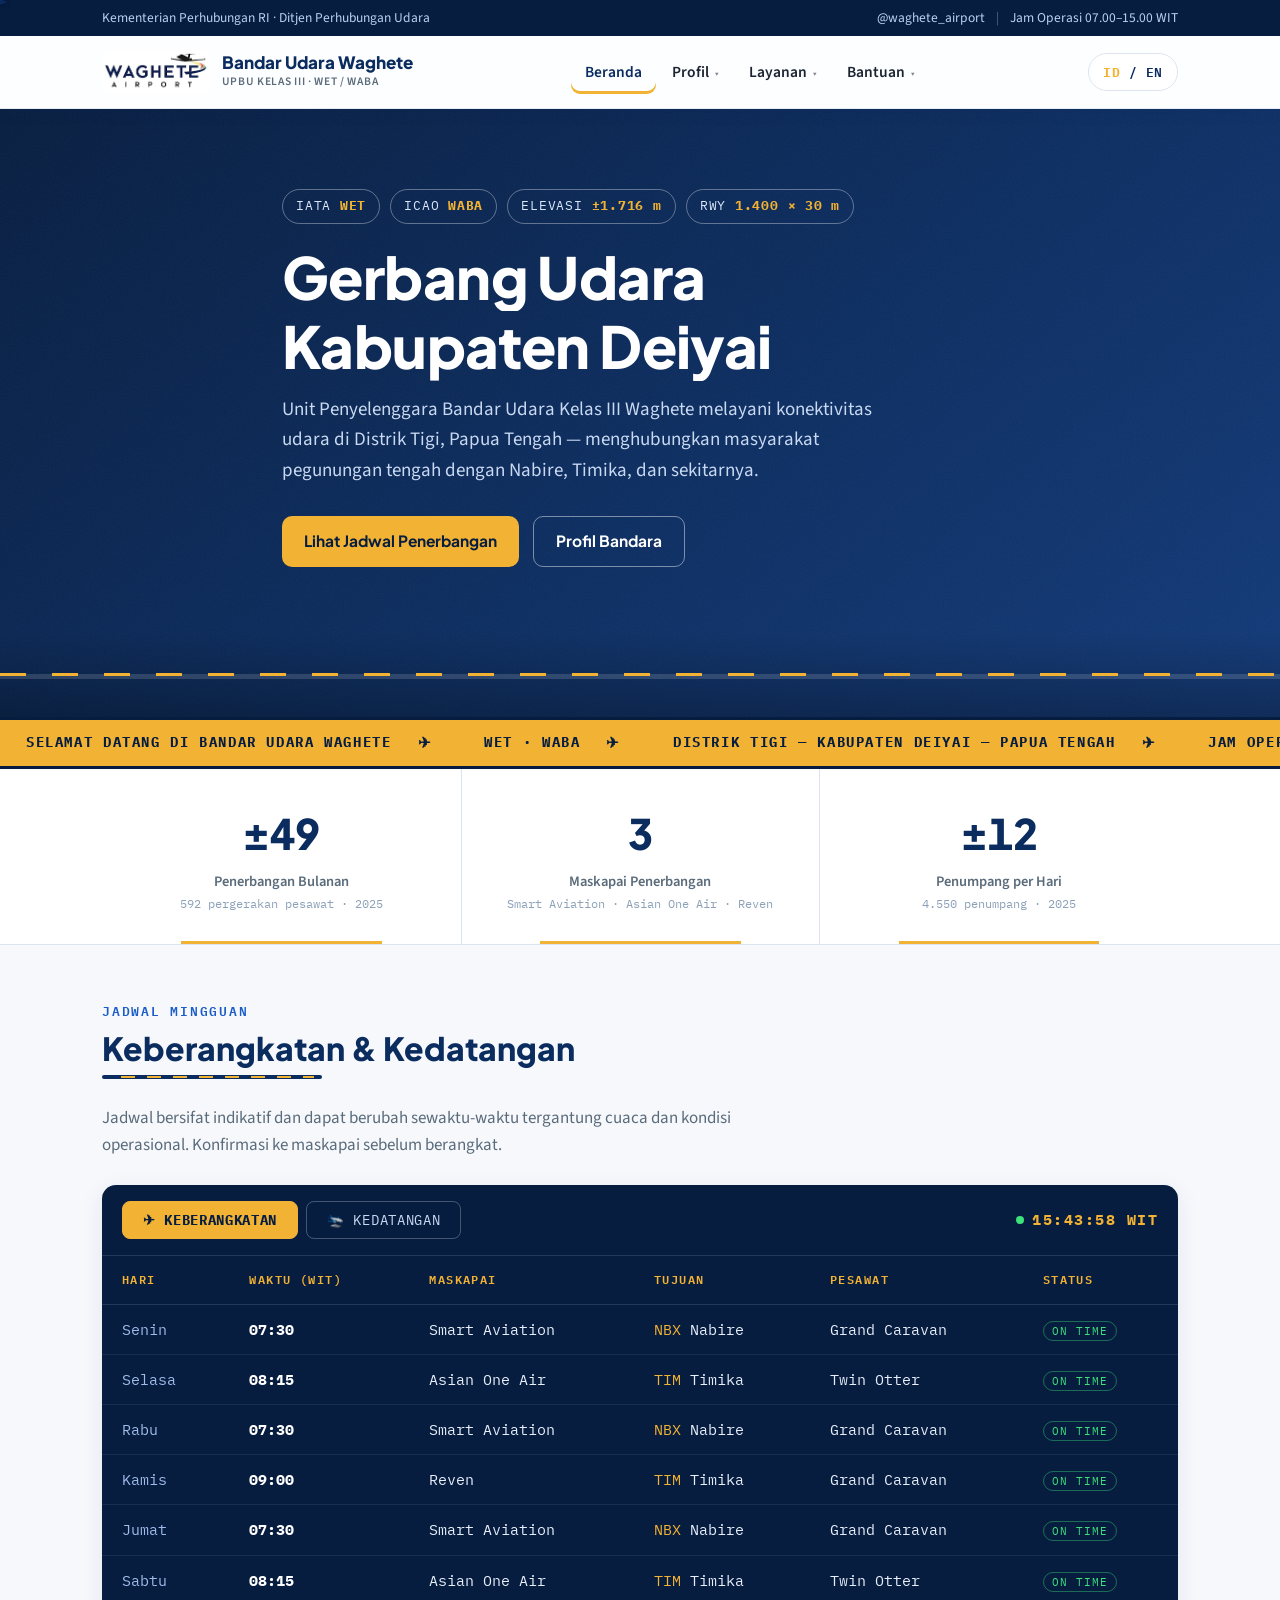
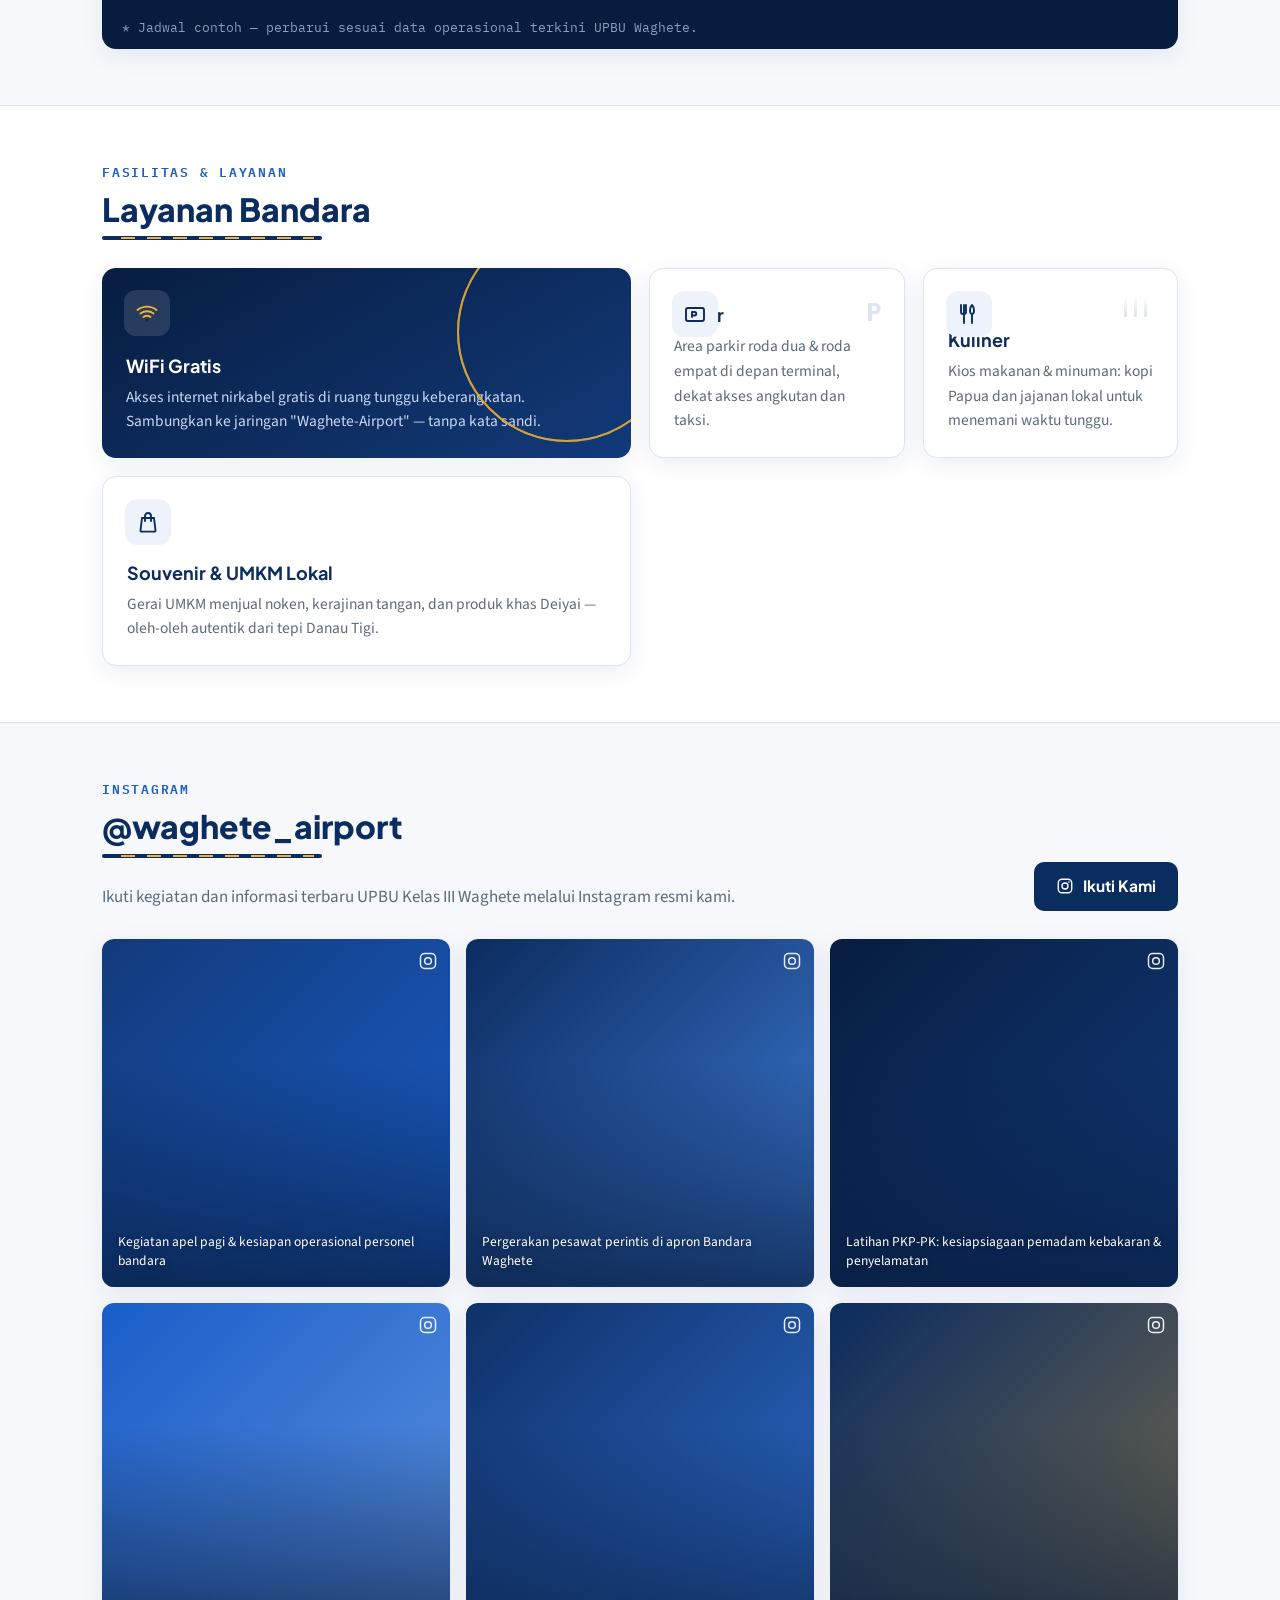
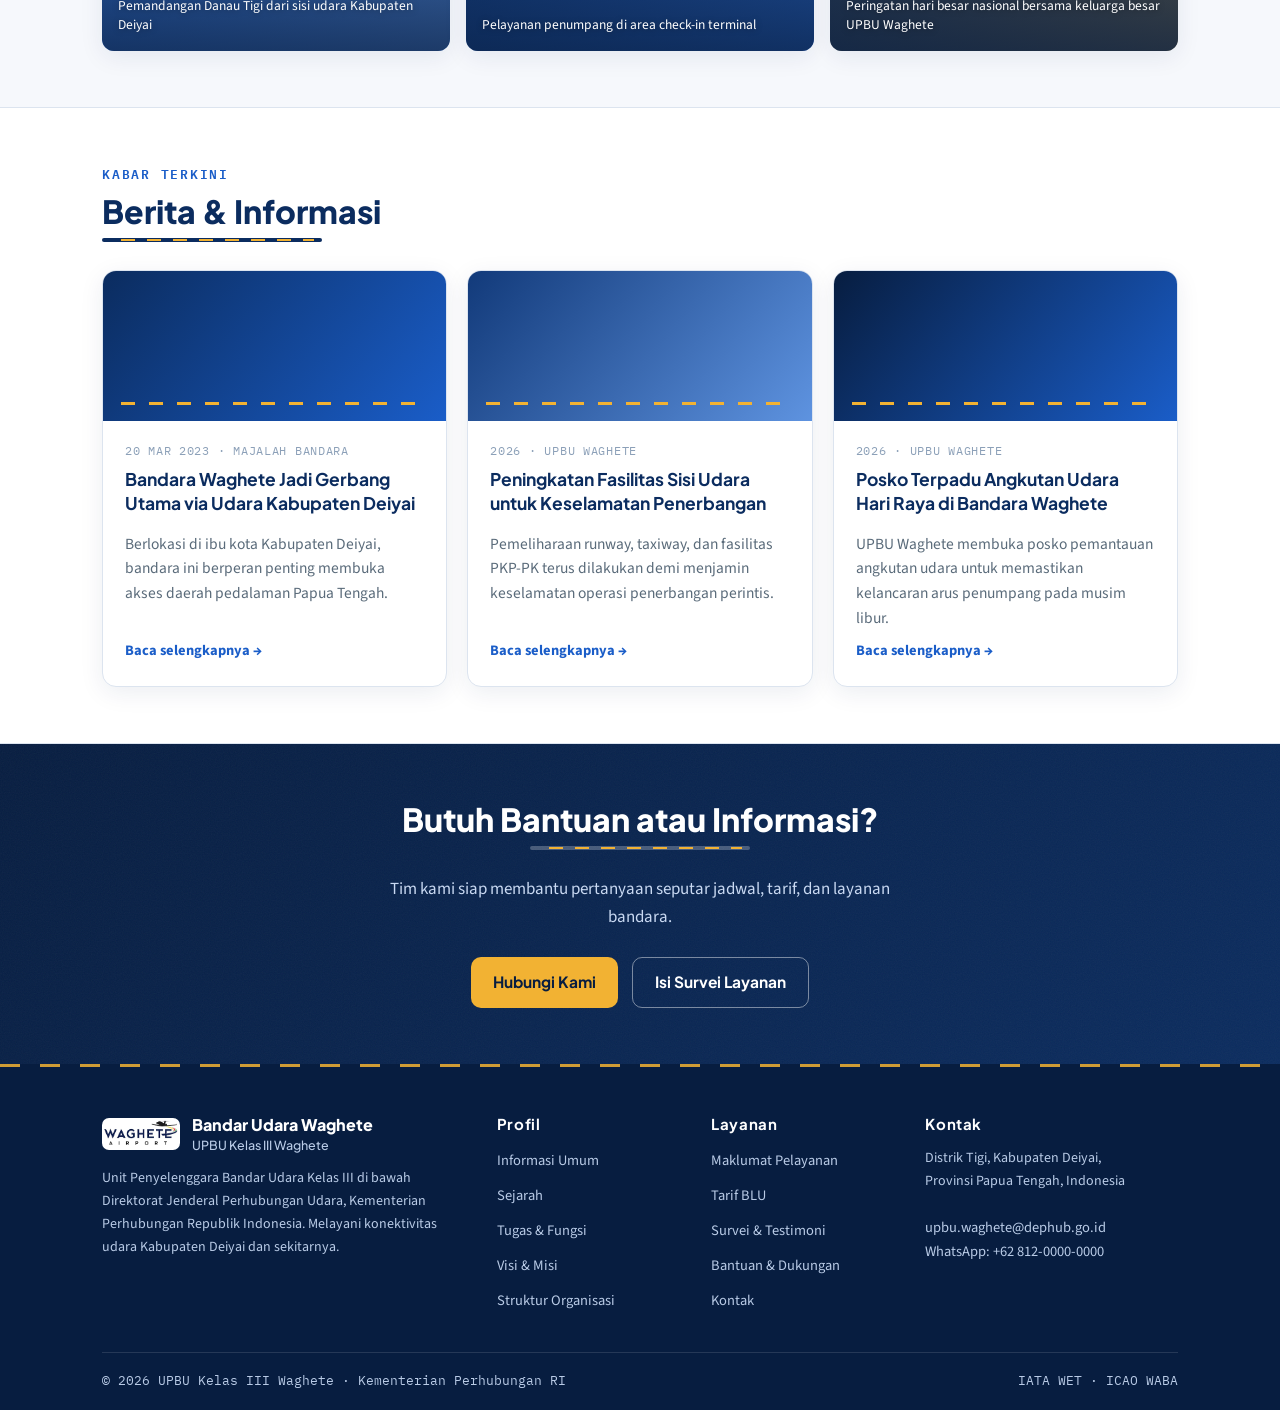
==== index.html @ 64f51f9e "first commit" ====
<!DOCTYPE html>
<html lang="id">
<head>
<meta charset="UTF-8">
<meta name="viewport" content="width=device-width, initial-scale=1.0">
<title>Bandar Udara Waghete — UPBU Kelas III | Beranda</title>
<meta name="description" content="Situs resmi UPBU Kelas III Waghete (WET/WABA), Kabupaten Deiyai, Papua Tengah. Jadwal penerbangan, layanan bandara, informasi dan bantuan.">
<link rel="preconnect" href="https://fonts.googleapis.com">
<link href="https://fonts.googleapis.com/css2?family=Plus+Jakarta+Sans:wght@500..800&family=Source+Sans+3:wght@400;600;700&family=IBM+Plex+Mono:wght@400;600;700&display=swap" rel="stylesheet">
<link rel="stylesheet" href="assets/style.css">
</head>
<body data-page="home" data-lang="id">
<header class="site" id="site-header"></header>

<!-- ================= HERO ================= -->
<div class="hero grain">
  <svg class="cloud c1" viewBox="0 0 64 32"><path d="M14 26h38a8 8 0 0 0 1-16 12 12 0 0 0-22-5A10 10 0 0 0 14 26z"/></svg>
  <svg class="cloud c2" viewBox="0 0 64 32"><path d="M14 26h38a8 8 0 0 0 1-16 12 12 0 0 0-22-5A10 10 0 0 0 14 26z"/></svg>
  <svg class="cloud c3" viewBox="0 0 64 32"><path d="M14 26h38a8 8 0 0 0 1-16 12 12 0 0 0-22-5A10 10 0 0 0 14 26z"/></svg>

  <div class="container hero-inner">
    <div class="codes">
      <span class="chip">IATA <b>WET</b></span>
      <span class="chip">ICAO <b>WABA</b></span>
      <span class="chip"><span class="id">ELEVASI</span><span class="en">ELEV</span> <b>±1.716 m</b></span>
      <span class="chip">RWY <b>1.400 × 30 m</b></span>
    </div>
    <h1>
      <span class="line"><span><span class="id">Gerbang Udara</span><span class="en">The Air Gateway</span></span></span>
      <span class="line"><span><span class="id">Kabupaten Deiyai</span><span class="en">of Deiyai Regency</span></span></span>
    </h1>
    <p class="tag"><span class="id">Unit Penyelenggara Bandar Udara Kelas III Waghete melayani konektivitas udara di Distrik Tigi, Papua Tengah — menghubungkan masyarakat pegunungan tengah dengan Nabire, Timika, dan sekitarnya.</span><span class="en">Waghete Class III Airport Operator Unit serves air connectivity in Tigi District, Central Papua — linking the central highlands community with Nabire, Timika, and beyond.</span></p>
    <div class="cta">
      <a class="btn btn-gold" href="#jadwal"><span class="id">Lihat Jadwal Penerbangan</span><span class="en">View Flight Schedule</span></a>
      <a class="btn btn-ghost" href="info-umum.html"><span class="id">Profil Bandara</span><span class="en">Airport Profile</span></a>
    </div>
  </div>
  <div class="hero-runway" aria-hidden="true">
    <div class="strip"></div>
    <div class="dash"></div>
    <div class="plane">
      <svg viewBox="0 0 24 24"><path d="M21.5 15.5c.5-.2.5-1 .5-1.2 0-.8-.7-1.3-1.4-1.3h-4.9L10 4.5H7.8l2.6 8.5H5.6l-1.7-2.3H2.5l1.2 3.8-1.2 3.8h1.4l1.7-2.3h4.8l-2.6 8.5H10l5.7-8.5h4.9c.3 0 .6-.1.9-.5z" transform="rotate(45 12 12) scale(.8) translate(3 3)"/></svg>
    </div>
  </div>
</div>

<!-- ================= TICKER ================= -->
<div class="ticker" aria-hidden="true">
  <div class="track" id="tickertrack">
    <span class="item">SELAMAT DATANG DI BANDAR UDARA WAGHETE</span>
    <span class="item">WET · WABA</span>
    <span class="item">DISTRIK TIGI — KABUPATEN DEIYAI — PAPUA TENGAH</span>
    <span class="item">JAM OPERASI 07.00–15.00 WIT</span>
    <span class="item">KESELAMATAN ADALAH PRIORITAS KAMI</span>
    <span class="item">SELAMAT DATANG DI BANDAR UDARA WAGHETE</span>
    <span class="item">WET · WABA</span>
    <span class="item">DISTRIK TIGI — KABUPATEN DEIYAI — PAPUA TENGAH</span>
    <span class="item">JAM OPERASI 07.00–15.00 WIT</span>
    <span class="item">KESELAMATAN ADALAH PRIORITAS KAMI</span>
  </div>
</div>

<!-- ================= STATS ================= -->
<div class="statband">
  <div class="container">
    <div class="stat">
      <div class="num" data-count="49" data-prefix="±">±49</div>
      <div class="lbl"><span class="id">Penerbangan Bulanan</span><span class="en">Monthly Flights</span></div>
      <div class="note"><span class="id">592 pergerakan pesawat · 2025</span><span class="en">592 aircraft movements · 2025</span></div>
    </div>
    <div class="stat">
      <div class="num" data-count="3">3</div>
      <div class="lbl"><span class="id">Maskapai Penerbangan</span><span class="en">Operating Airlines</span></div>
      <div class="note">Smart Aviation · Asian One Air · Reven</div>
    </div>
    <div class="stat">
      <div class="num" data-count="12" data-prefix="±">±12</div>
      <div class="lbl"><span class="id">Penumpang per Hari</span><span class="en">Passengers per Day</span></div>
      <div class="note"><span class="id">4.550 penumpang · 2025</span><span class="en">4,550 passengers · 2025</span></div>
    </div>
  </div>
</div>

<!-- ================= SCHEDULE ================= -->
<section class="block" id="jadwal">
  <div class="container">
    <div class="eyebrow"><span class="id">Jadwal Mingguan</span><span class="en">Weekly Schedule</span></div>
    <h2 class="title"><span class="id">Keberangkatan & Kedatangan</span><span class="en">Departures & Arrivals</span></h2>
    <div class="runway"></div>
    <p class="sub"><span class="id">Jadwal bersifat indikatif dan dapat berubah sewaktu-waktu tergantung cuaca dan kondisi operasional. Konfirmasi ke maskapai sebelum berangkat.</span><span class="en">Schedule is indicative and may change at any time depending on weather and operational conditions. Please confirm with the airline before traveling.</span></p>

    <div class="board" style="margin-top:26px">
      <div class="board-head" role="tablist">
        <button class="tabbtn on" data-tab="tab-dep"><span class="id">✈ KEBERANGKATAN</span><span class="en">✈ DEPARTURES</span></button>
        <button class="tabbtn" data-tab="tab-arr"><span class="id">🛬 KEDATANGAN</span><span class="en">🛬 ARRIVALS</span></button>
        <div class="board-clock"><span class="dot"></span><span id="wit-clock">--:--:-- WIT</span></div>
      </div>

      <div class="tabpanel on" id="tab-dep">
        <table>
          <thead><tr>
            <th><span class="id">Hari</span><span class="en">Day</span></th>
            <th><span class="id">Waktu (WIT)</span><span class="en">Time (WIT)</span></th>
            <th><span class="id">Maskapai</span><span class="en">Airline</span></th>
            <th><span class="id">Tujuan</span><span class="en">Destination</span></th>
            <th><span class="id">Pesawat</span><span class="en">Aircraft</span></th>
            <th>Status</th>
          </tr></thead>
          <tbody>
            <tr><td class="day"><span class="id">Senin</span><span class="en">Monday</span></td><td class="time">07:30</td><td>Smart Aviation</td><td><span class="code">NBX</span> Nabire</td><td>Grand Caravan</td><td><span class="status-ok">ON TIME</span></td></tr>
            <tr><td class="day"><span class="id">Selasa</span><span class="en">Tuesday</span></td><td class="time">08:15</td><td>Asian One Air</td><td><span class="code">TIM</span> Timika</td><td>Twin Otter</td><td><span class="status-ok">ON TIME</span></td></tr>
            <tr><td class="day"><span class="id">Rabu</span><span class="en">Wednesday</span></td><td class="time">07:30</td><td>Smart Aviation</td><td><span class="code">NBX</span> Nabire</td><td>Grand Caravan</td><td><span class="status-ok">ON TIME</span></td></tr>
            <tr><td class="day"><span class="id">Kamis</span><span class="en">Thursday</span></td><td class="time">09:00</td><td>Reven</td><td><span class="code">TIM</span> Timika</td><td>Grand Caravan</td><td><span class="status-ok">ON TIME</span></td></tr>
            <tr><td class="day"><span class="id">Jumat</span><span class="en">Friday</span></td><td class="time">07:30</td><td>Smart Aviation</td><td><span class="code">NBX</span> Nabire</td><td>Grand Caravan</td><td><span class="status-ok">ON TIME</span></td></tr>
            <tr><td class="day"><span class="id">Sabtu</span><span class="en">Saturday</span></td><td class="time">08:15</td><td>Asian One Air</td><td><span class="code">TIM</span> Timika</td><td>Twin Otter</td><td><span class="status-ok">ON TIME</span></td></tr>
          </tbody>
        </table>
      </div>

      <div class="tabpanel" id="tab-arr">
        <table>
          <thead><tr>
            <th><span class="id">Hari</span><span class="en">Day</span></th>
            <th><span class="id">Waktu (WIT)</span><span class="en">Time (WIT)</span></th>
            <th><span class="id">Maskapai</span><span class="en">Airline</span></th>
            <th><span class="id">Asal</span><span class="en">Origin</span></th>
            <th><span class="id">Pesawat</span><span class="en">Aircraft</span></th>
            <th>Status</th>
          </tr></thead>
          <tbody>
            <tr><td class="day"><span class="id">Senin</span><span class="en">Monday</span></td><td class="time">07:00</td><td>Smart Aviation</td><td><span class="code">NBX</span> Nabire</td><td>Grand Caravan</td><td><span class="status-ok">ON TIME</span></td></tr>
            <tr><td class="day"><span class="id">Selasa</span><span class="en">Tuesday</span></td><td class="time">07:45</td><td>Asian One Air</td><td><span class="code">TIM</span> Timika</td><td>Twin Otter</td><td><span class="status-ok">ON TIME</span></td></tr>
            <tr><td class="day"><span class="id">Rabu</span><span class="en">Wednesday</span></td><td class="time">07:00</td><td>Smart Aviation</td><td><span class="code">NBX</span> Nabire</td><td>Grand Caravan</td><td><span class="status-ok">ON TIME</span></td></tr>
            <tr><td class="day"><span class="id">Kamis</span><span class="en">Thursday</span></td><td class="time">08:30</td><td>Reven</td><td><span class="code">TIM</span> Timika</td><td>Grand Caravan</td><td><span class="status-ok">ON TIME</span></td></tr>
            <tr><td class="day"><span class="id">Jumat</span><span class="en">Friday</span></td><td class="time">07:00</td><td>Smart Aviation</td><td><span class="code">NBX</span> Nabire</td><td>Grand Caravan</td><td><span class="status-ok">ON TIME</span></td></tr>
            <tr><td class="day"><span class="id">Sabtu</span><span class="en">Saturday</span></td><td class="time">07:45</td><td>Asian One Air</td><td><span class="code">TIM</span> Timika</td><td>Twin Otter</td><td><span class="status-ok">ON TIME</span></td></tr>
          </tbody>
        </table>
      </div>
      <div class="board-note">* <span class="id">Jadwal contoh — perbarui sesuai data operasional terkini UPBU Waghete.</span><span class="en">Sample schedule — update with the latest UPBU Waghete operational data.</span></div>
    </div>
  </div>
</section>

<!-- ================= SERVICES (BENTO) ================= -->
<section class="block alt" id="layanan">
  <div class="container">
    <div class="eyebrow"><span class="id">Fasilitas & Layanan</span><span class="en">Facilities & Services</span></div>
    <h2 class="title"><span class="id">Layanan Bandara</span><span class="en">Airport Services</span></h2>
    <div class="runway"></div>
    <div class="bento" style="margin-top:28px">
      <div class="card b-wide b-navy">
        <div class="icobox"><svg viewBox="0 0 24 24" fill="none" stroke-width="1.9" stroke-linecap="round" stroke-linejoin="round"><path d="M2.5 9a15 15 0 0 1 19 0M5.5 12.5a10.5 10.5 0 0 1 13 0M8.5 16a6 6 0 0 1 7 0"/><circle cx="12" cy="19.4" r="1.3" fill="currentColor" stroke="none"/></svg></div>
        <div class="wifi-rings" aria-hidden="true"><span></span><span></span><span></span></div>
        <h3><span class="id">WiFi Gratis</span><span class="en">Free WiFi</span></h3>
        <p><span class="id">Akses internet nirkabel gratis di ruang tunggu keberangkatan. Sambungkan ke jaringan "Waghete-Airport" — tanpa kata sandi.</span><span class="en">Free wireless internet in the departure lounge. Connect to "Waghete-Airport" — no password required.</span></p>
      </div>
      <div class="card">
        <div class="icobox"><svg viewBox="0 0 24 24" fill="none" stroke-width="1.9" stroke-linecap="round" stroke-linejoin="round"><rect x="3" y="6" width="18" height="13" rx="2"/><path d="M9 10v5m0-5h2.5a1.75 1.75 0 1 1 0 3.5H9"/></svg></div>
        <div class="p-badge">P</div>
        <h3><span class="id">Parkir</span><span class="en">Parking</span></h3>
        <p><span class="id">Area parkir roda dua & roda empat di depan terminal, dekat akses angkutan dan taksi.</span><span class="en">Parking for motorcycles & cars in front of the terminal, near transport and taxi access.</span></p>
      </div>
      <div class="card">
        <div class="icobox"><svg viewBox="0 0 24 24" fill="none" stroke-width="1.9" stroke-linecap="round" stroke-linejoin="round"><path d="M4 3v7a2 2 0 0 0 2 2h1a2 2 0 0 0 2-2V3M7 3v18M15 3c-1.5 1.5-2 3.5-2 5.5 0 2 .8 3.5 2 3.5s2-1.5 2-3.5c0-2-.5-4-2-5.5zM15 12v9"/></svg></div>
        <div class="steam" aria-hidden="true"><i></i><i></i><i></i></div>
        <h3><span class="id">Kuliner</span><span class="en">Food & Drinks</span></h3>
        <p><span class="id">Kios makanan & minuman: kopi Papua dan jajanan lokal untuk menemani waktu tunggu.</span><span class="en">Food & drink kiosks: Papuan coffee and local snacks while you wait.</span></p>
      </div>
      <div class="card b-wide">
        <div class="icobox"><svg viewBox="0 0 24 24" fill="none" stroke-width="1.9" stroke-linecap="round" stroke-linejoin="round"><path d="M6 8h12l1.5 12.5a1 1 0 0 1-1 1.1H5.5a1 1 0 0 1-1-1.1L6 8z"/><path d="M9 11V6a3 3 0 0 1 6 0v5"/></svg></div>
        <h3><span class="id">Souvenir & UMKM Lokal</span><span class="en">Souvenirs & Local SMEs</span></h3>
        <p><span class="id">Gerai UMKM menjual noken, kerajinan tangan, dan produk khas Deiyai — oleh-oleh autentik dari tepi Danau Tigi.</span><span class="en">SME stalls selling noken bags, handicrafts, and Deiyai specialties — authentic souvenirs from the shores of Lake Tigi.</span></p>
      </div>
    </div>
  </div>
</section>

<!-- ================= INSTAGRAM ================= -->
<section class="block" id="instagram">
  <div class="container">
    <div style="display:flex;justify-content:space-between;align-items:flex-end;gap:16px;flex-wrap:wrap">
      <div>
        <div class="eyebrow">Instagram</div>
        <h2 class="title">@waghete_airport</h2>
        <div class="runway"></div>
        <p class="sub"><span class="id">Ikuti kegiatan dan informasi terbaru UPBU Kelas III Waghete melalui Instagram resmi kami.</span><span class="en">Follow the latest activities and updates of UPBU Class III Waghete on our official Instagram.</span></p>
      </div>
      <a class="btn btn-navy" href="https://www.instagram.com/waghete_airport/" target="_blank" rel="noopener">
        <svg viewBox="0 0 24 24" fill="none" stroke="currentColor" stroke-width="1.8"><rect x="3" y="3" width="18" height="18" rx="5"/><circle cx="12" cy="12" r="4"/><circle cx="17.2" cy="6.8" r="1.1" fill="currentColor" stroke="none"/></svg>
        <span class="id">Ikuti Kami</span><span class="en">Follow Us</span>
      </a>
    </div>

    <div class="iggrid" style="margin-top:28px">
      <a class="igpost ig1" href="https://www.instagram.com/waghete_airport/" target="_blank" rel="noopener">
        <div class="icon"><svg viewBox="0 0 24 24" fill="none" stroke-width="1.8"><rect x="3" y="3" width="18" height="18" rx="5"/><circle cx="12" cy="12" r="4"/></svg></div>
        <div class="cap"><span class="id">Kegiatan apel pagi & kesiapan operasional personel bandara</span><span class="en">Morning assembly & operational readiness of airport personnel</span></div>
      </a>
      <a class="igpost ig2" href="https://www.instagram.com/waghete_airport/" target="_blank" rel="noopener">
        <div class="icon"><svg viewBox="0 0 24 24" fill="none" stroke-width="1.8"><rect x="3" y="3" width="18" height="18" rx="5"/><circle cx="12" cy="12" r="4"/></svg></div>
        <div class="cap"><span class="id">Pergerakan pesawat perintis di apron Bandara Waghete</span><span class="en">Pioneer aircraft movement on the Waghete Airport apron</span></div>
      </a>
      <a class="igpost ig3" href="https://www.instagram.com/waghete_airport/" target="_blank" rel="noopener">
        <div class="icon"><svg viewBox="0 0 24 24" fill="none" stroke-width="1.8"><rect x="3" y="3" width="18" height="18" rx="5"/><circle cx="12" cy="12" r="4"/></svg></div>
        <div class="cap"><span class="id">Latihan PKP-PK: kesiapsiagaan pemadam kebakaran & penyelamatan</span><span class="en">ARFF drill: firefighting & rescue preparedness</span></div>
      </a>
      <a class="igpost ig4" href="https://www.instagram.com/waghete_airport/" target="_blank" rel="noopener">
        <div class="icon"><svg viewBox="0 0 24 24" fill="none" stroke-width="1.8"><rect x="3" y="3" width="18" height="18" rx="5"/><circle cx="12" cy="12" r="4"/></svg></div>
        <div class="cap"><span class="id">Pemandangan Danau Tigi dari sisi udara Kabupaten Deiyai</span><span class="en">Lake Tigi seen from the skies of Deiyai Regency</span></div>
      </a>
      <a class="igpost ig5" href="https://www.instagram.com/waghete_airport/" target="_blank" rel="noopener">
        <div class="icon"><svg viewBox="0 0 24 24" fill="none" stroke-width="1.8"><rect x="3" y="3" width="18" height="18" rx="5"/><circle cx="12" cy="12" r="4"/></svg></div>
        <div class="cap"><span class="id">Pelayanan penumpang di area check-in terminal</span><span class="en">Passenger service at the terminal check-in area</span></div>
      </a>
      <a class="igpost ig6" href="https://www.instagram.com/waghete_airport/" target="_blank" rel="noopener">
        <div class="icon"><svg viewBox="0 0 24 24" fill="none" stroke-width="1.8"><rect x="3" y="3" width="18" height="18" rx="5"/><circle cx="12" cy="12" r="4"/></svg></div>
        <div class="cap"><span class="id">Peringatan hari besar nasional bersama keluarga besar UPBU Waghete</span><span class="en">National day celebrations with the UPBU Waghete family</span></div>
      </a>
    </div>
  </div>
</section>

<!-- ================= NEWS ================= -->
<section class="block alt news" id="berita">
  <div class="container">
    <div class="eyebrow"><span class="id">Kabar Terkini</span><span class="en">Recent News</span></div>
    <h2 class="title"><span class="id">Berita & Informasi</span><span class="en">News & Updates</span></h2>
    <div class="runway"></div>
    <div class="grid g3" style="margin-top:28px">
      <article class="card">
        <div class="thumb"><span class="mini-plane"><svg viewBox="0 0 24 24"><path d="M2.5 19l19-7-19-7 0 5.5L15 12 2.5 13.5z"/></svg></span></div>
        <div class="body">
          <div class="date">20 MAR 2023 · MAJALAH BANDARA</div>
          <h3><span class="id">Bandara Waghete Jadi Gerbang Utama via Udara Kabupaten Deiyai</span><span class="en">Waghete Airport Becomes Deiyai's Main Gateway by Air</span></h3>
          <p><span class="id">Berlokasi di ibu kota Kabupaten Deiyai, bandara ini berperan penting membuka akses daerah pedalaman Papua Tengah.</span><span class="en">Located in the capital of Deiyai Regency, the airport plays a key role in opening access to Central Papua's interior.</span></p>
          <a class="more" href="https://www.majalahbandara.com/bandara-waghete-jadi-gerbang-utama-via-udara/" target="_blank" rel="noopener"><span class="id">Baca selengkapnya →</span><span class="en">Read more →</span></a>
        </div>
      </article>
      <article class="card">
        <div class="thumb" style="background:linear-gradient(130deg,#123A7A,#5E93E0)"><span class="mini-plane"><svg viewBox="0 0 24 24"><path d="M2.5 19l19-7-19-7 0 5.5L15 12 2.5 13.5z"/></svg></span></div>
        <div class="body">
          <div class="date">2026 · UPBU WAGHETE</div>
          <h3><span class="id">Peningkatan Fasilitas Sisi Udara untuk Keselamatan Penerbangan</span><span class="en">Airside Facility Upgrades for Flight Safety</span></h3>
          <p><span class="id">Pemeliharaan runway, taxiway, dan fasilitas PKP-PK terus dilakukan demi menjamin keselamatan operasi penerbangan perintis.</span><span class="en">Ongoing maintenance of the runway, taxiway, and ARFF facilities ensures safe pioneer flight operations.</span></p>
          <a class="more" href="#"><span class="id">Baca selengkapnya →</span><span class="en">Read more →</span></a>
        </div>
      </article>
      <article class="card">
        <div class="thumb" style="background:linear-gradient(130deg,#071D40,#1A5DC8)"><span class="mini-plane"><svg viewBox="0 0 24 24"><path d="M2.5 19l19-7-19-7 0 5.5L15 12 2.5 13.5z"/></svg></span></div>
        <div class="body">
          <div class="date">2026 · UPBU WAGHETE</div>
          <h3><span class="id">Posko Terpadu Angkutan Udara Hari Raya di Bandara Waghete</span><span class="en">Integrated Holiday Air Transport Post at Waghete Airport</span></h3>
          <p><span class="id">UPBU Waghete membuka posko pemantauan angkutan udara untuk memastikan kelancaran arus penumpang pada musim libur.</span><span class="en">UPBU Waghete operates a monitoring post to ensure smooth passenger flow during the holiday season.</span></p>
          <a class="more" href="#"><span class="id">Baca selengkapnya →</span><span class="en">Read more →</span></a>
        </div>
      </article>
    </div>
  </div>
</section>

<!-- ================= END CTA ================= -->
<section class="block grain" style="background:linear-gradient(135deg,var(--navy-deep),var(--navy));text-align:center;position:relative;overflow:hidden">
  <div class="container" style="position:relative;z-index:2">
    <h2 class="title" style="color:#fff"><span class="id">Butuh Bantuan atau Informasi?</span><span class="en">Need Help or Information?</span></h2>
    <div class="runway light center"></div>
    <p style="color:#C9D9F2;max-width:560px;margin:0 auto"><span class="id">Tim kami siap membantu pertanyaan seputar jadwal, tarif, dan layanan bandara.</span><span class="en">Our team is ready to help with questions about schedules, tariffs, and airport services.</span></p>
    <div style="display:flex;gap:14px;justify-content:center;margin-top:26px;flex-wrap:wrap">
      <a class="btn btn-gold" href="bantuan.html"><span class="id">Hubungi Kami</span><span class="en">Contact Us</span></a>
      <a class="btn btn-ghost" href="survei.html"><span class="id">Isi Survei Layanan</span><span class="en">Take the Service Survey</span></a>
    </div>
  </div>
</section>

<footer class="site" id="site-footer"></footer>
<script src="assets/main.js"></script>
</body>
</html>
---- assets/style.css ----
/* ============================================================
   UPBU Kelas III Waghete — shared stylesheet
   Palette: Kemenhub navy + gold runway accent
   ============================================================ */
:root{
  --navy:#0B2C5F;
  --navy-deep:#071D40;
  --navy-soft:#123A7A;
  --blue:#1A5DC8;
  --gold:#F2B233;
  --paper:#F6F8FC;
  --white:#FFFFFF;
  --ink:#1B2430;
  --muted:#5A6B7A;
  --line:#DCE4EF;
  --radius:14px;
  --shadow:0 6px 24px rgba(11,44,95,.08);
  --font-display:"Plus Jakarta Sans",system-ui,sans-serif;
  --font-body:"Source Sans 3",system-ui,sans-serif;
  --font-mono:"IBM Plex Mono",ui-monospace,monospace;
}
*{box-sizing:border-box;margin:0;padding:0}
html{scroll-behavior:smooth}
body{font-family:var(--font-body);color:var(--ink);background:var(--paper);font-size:17px;line-height:1.6}

/* ---------- language toggle ---------- */
body[data-lang="id"] .en{display:none!important}
body[data-lang="en"] .id{display:none!important}

img{max-width:100%;display:block}
a{color:var(--blue);text-decoration:none}
a:hover{text-decoration:underline}
h1,h2,h3,h4{font-family:var(--font-display);color:var(--navy);line-height:1.2}
.container{max-width:1120px;margin:0 auto;padding:0 22px}

/* ---------- runway divider (signature) ---------- */
.runway{position:relative;height:4px;background:var(--navy);border-radius:2px;margin:8px 0 26px;max-width:220px}
.runway::before{content:"";position:absolute;inset:1px 8px;background-image:linear-gradient(90deg,var(--gold) 0 14px,transparent 14px 26px);background-size:26px 2px;background-repeat:repeat-x;background-position:center}
.runway.center{margin-left:auto;margin-right:auto}
.runway.light{background:rgba(255,255,255,.25)}

/* ---------- header ---------- */
.topbar{background:var(--navy-deep);color:#BBD0F0;font-size:13.5px}
.topbar .container{display:flex;justify-content:space-between;align-items:center;min-height:36px;gap:12px}
.topbar a{color:#BBD0F0}
.topbar .sep{opacity:.4;margin:0 8px}
header.site{position:sticky;top:0;z-index:60;background:rgba(255,255,255,.78);backdrop-filter:blur(16px) saturate(1.4);-webkit-backdrop-filter:blur(16px) saturate(1.4);border-bottom:1px solid rgba(220,228,239,.7);box-shadow:0 2px 18px rgba(11,44,95,.06);transition:box-shadow .3s}
header.site.scrolled{box-shadow:0 4px 24px rgba(11,44,95,.13)}
.navwrap{display:flex;align-items:center;justify-content:space-between;min-height:72px;gap:16px}
.brand{display:flex;align-items:center;gap:12px;color:var(--navy)}
.brand:hover{text-decoration:none}
.brand .logo{width:auto;height:44px;flex:none}
.brand .name{font-family:var(--font-display);font-weight:800;font-size:17px;line-height:1.15}
.brand .sub{font-size:11.5px;color:var(--muted);letter-spacing:.06em;text-transform:uppercase;font-weight:600}
nav.main{display:flex;align-items:center;gap:4px}
nav.main>ul{display:flex;list-style:none;gap:2px;align-items:center}
nav.main a.navlink{display:block;padding:10px 14px;border-radius:9px;color:var(--ink);font-weight:600;font-size:15.5px}
nav.main a.navlink:hover{background:var(--paper);text-decoration:none;color:var(--navy)}
nav.main li.active>a.navlink{color:var(--navy);box-shadow:inset 0 -3px 0 var(--gold)}
li.dd{position:relative}
li.dd>a.navlink::after{content:"▾";font-size:11px;margin-left:6px;opacity:.55}
.ddmenu{position:absolute;top:calc(100% + 6px);left:0;background:var(--white);border:1px solid var(--line);border-radius:12px;box-shadow:var(--shadow);min-width:230px;padding:8px;display:none;list-style:none}
li.dd:hover>.ddmenu,li.dd:focus-within>.ddmenu{display:block}
.ddmenu a{display:block;padding:9px 12px;border-radius:8px;color:var(--ink);font-size:15px;font-weight:500}
.ddmenu a:hover{background:var(--paper);color:var(--navy);text-decoration:none}
.ddmenu a.current{color:var(--navy);font-weight:700;background:#EEF3FB}
.langbtn{border:1.5px solid var(--line);background:var(--white);border-radius:999px;padding:7px 14px;font-family:var(--font-mono);font-size:13px;font-weight:600;color:var(--navy);cursor:pointer;letter-spacing:.04em}
.langbtn:hover{border-color:var(--navy)}
.langbtn b{color:var(--gold)}
.burger{display:none;background:none;border:none;cursor:pointer;padding:8px}
.burger svg{width:26px;height:26px;stroke:var(--navy)}

/* ---------- page hero (subpages) ---------- */
.pagehero{background:linear-gradient(135deg,var(--navy-deep),var(--navy) 55%,var(--navy-soft));color:#fff;padding:54px 0 46px;position:relative;overflow:hidden}
.pagehero::after{content:"";position:absolute;right:-40px;bottom:-8px;width:340px;height:120px;background-image:linear-gradient(90deg,rgba(242,178,51,.7) 0 22px,transparent 22px 44px);background-size:44px 3px;background-repeat:repeat-x;background-position:bottom 40px left;transform:rotate(-8deg);opacity:.5}
.pagehero .crumb{font-family:var(--font-mono);font-size:12.5px;letter-spacing:.08em;text-transform:uppercase;color:#9FBBE8;margin-bottom:10px}
.pagehero h1{color:#fff;font-size:clamp(28px,4vw,42px);font-weight:800}
.pagehero p.lead{color:#C9D9F2;max-width:640px;margin-top:10px;font-size:17px}

/* ---------- sections ---------- */
section.block{padding:56px 0}
section.block.alt{background:var(--white);border-block:1px solid var(--line)}
.eyebrow{font-family:var(--font-mono);font-size:12.5px;letter-spacing:.14em;text-transform:uppercase;color:var(--blue);font-weight:600;margin-bottom:8px}
h2.title{font-size:clamp(24px,3vw,32px);font-weight:800}
p.sub{color:var(--muted);max-width:640px;margin-top:8px}

/* ---------- cards & grids ---------- */
.grid{display:grid;gap:20px}
.g2{grid-template-columns:repeat(2,1fr)}
.g3{grid-template-columns:repeat(3,1fr)}
.g4{grid-template-columns:repeat(4,1fr)}
.card{background:var(--white);border:1px solid var(--line);border-radius:var(--radius);padding:24px;box-shadow:var(--shadow)}
.card h3{font-size:18px;margin-bottom:8px}
.card p{color:var(--muted);font-size:15.5px}
.icobox{width:46px;height:46px;border-radius:12px;background:#EEF3FB;display:flex;align-items:center;justify-content:center;margin-bottom:14px}
.icobox svg{width:24px;height:24px;stroke:var(--navy)}

/* ---------- buttons ---------- */
.btn{display:inline-flex;align-items:center;gap:9px;padding:12px 22px;border-radius:10px;font-family:var(--font-display);font-weight:700;font-size:15.5px;cursor:pointer;border:none;transition:.15s}
.btn:hover{text-decoration:none;transform:translateY(-1px)}
.btn-gold{background:var(--gold);color:var(--navy-deep)}
.btn-gold:hover{background:#F7C155}
.btn-navy{background:var(--navy);color:#fff}
.btn-navy:hover{background:var(--navy-soft)}
.btn-ghost{background:transparent;color:#fff;border:1.5px solid rgba(255,255,255,.45)}
.btn-ghost:hover{border-color:#fff}
.btn-line{background:var(--white);color:var(--navy);border:1.5px solid var(--line)}
.btn-line:hover{border-color:var(--navy)}
.btn svg{width:18px;height:18px}
.btn-wa{background:#25D366;color:#fff}
.btn-wa:hover{background:#1FB958}

/* ---------- landing hero ---------- */
.hero{background:linear-gradient(140deg,var(--navy-deep) 0%,var(--navy) 52%,var(--navy-soft) 100%);color:#fff;position:relative;overflow:hidden;padding:80px 0 0}
.hero-inner{position:relative;z-index:2;max-width:760px}
.hero .codes{display:flex;gap:10px;margin-bottom:18px;flex-wrap:wrap}
.chip{font-family:var(--font-mono);font-size:13px;letter-spacing:.06em;padding:6px 13px;border-radius:999px;border:1px solid rgba(255,255,255,.35);color:#DCE8FA}
.chip b{color:var(--gold)}
.hero h1{color:#fff;font-size:clamp(34px,5.4vw,58px);font-weight:800;letter-spacing:-.01em}
.hero p.tag{color:#C9D9F2;font-size:clamp(16px,2vw,19px);margin-top:14px;max-width:620px}
.hero .cta{display:flex;gap:14px;margin-top:30px;flex-wrap:wrap}
.hero-runway{position:relative;margin-top:64px;height:86px;background:linear-gradient(180deg,transparent,rgba(0,0,0,.28))}
.hero-runway .strip{position:absolute;left:0;right:0;top:50%;height:5px;background:rgba(255,255,255,.14)}
.hero-runway .dash{position:absolute;left:0;right:0;top:50%;height:3px;transform:translateY(-1px);background-image:linear-gradient(90deg,var(--gold) 0 26px,transparent 26px 52px);background-size:52px 3px;background-repeat:repeat-x;animation:taxi 9s linear infinite}
.hero-runway .plane{position:absolute;top:14px;left:-70px;animation:fly 12s linear infinite}
.hero-runway .plane svg{width:52px;height:52px;fill:#fff;opacity:.9}
@keyframes taxi{to{background-position-x:-208px}}
@keyframes fly{0%{left:-70px;top:34px;opacity:0}8%{opacity:.95}55%{top:16px}100%{left:105%;top:-6px;opacity:.9}}
@media (prefers-reduced-motion:reduce){.hero-runway .dash,.hero-runway .plane{animation:none}.hero-runway .plane{left:60%}}

/* ---------- stat band ---------- */
.statband{background:var(--white);border-bottom:1px solid var(--line)}
.statband .container{display:grid;grid-template-columns:repeat(3,1fr);gap:0}
.stat{padding:30px 26px;text-align:center;border-left:1px solid var(--line)}
.stat:first-child{border-left:none}
.stat .num{font-family:var(--font-display);font-weight:800;font-size:clamp(30px,4vw,42px);color:var(--navy)}
.stat .num span{color:var(--gold);font-size:.6em;vertical-align:super}
.stat .lbl{color:var(--muted);font-size:14.5px;margin-top:4px;font-weight:600}
.stat .note{font-family:var(--font-mono);font-size:11.5px;color:#8CA0B8;margin-top:2px}

/* ---------- schedule board ---------- */
.board{background:var(--navy-deep);border-radius:var(--radius);overflow:hidden;box-shadow:var(--shadow)}
.board-head{display:flex;gap:8px;padding:16px 20px;border-bottom:1px solid rgba(255,255,255,.12)}
.tabbtn{background:transparent;border:1px solid rgba(255,255,255,.25);color:#C9D9F2;padding:9px 20px;border-radius:8px;font-family:var(--font-mono);font-size:13.5px;cursor:pointer;letter-spacing:.05em}
.tabbtn.on{background:var(--gold);color:var(--navy-deep);border-color:var(--gold);font-weight:700}
.board table{width:100%;border-collapse:collapse;font-family:var(--font-mono);font-size:14.5px;color:#E8EFFA}
.board th{color:var(--gold);text-align:left;font-weight:600;font-size:12px;letter-spacing:.12em;text-transform:uppercase;padding:14px 20px;border-bottom:1px solid rgba(255,255,255,.12)}
.board td{padding:13px 20px;border-bottom:1px solid rgba(255,255,255,.07)}
.board tr:last-child td{border-bottom:none}
.board .time{color:#fff;font-weight:700}
.board .code{color:var(--gold)}
.board .day{color:#9FBBE8}
.board-note{padding:12px 20px;font-size:12.5px;color:#8CA0B8;font-family:var(--font-mono)}
.tabpanel{display:none}
.tabpanel.on{display:block}

/* ---------- instagram grid ---------- */
.iggrid{display:grid;grid-template-columns:repeat(3,1fr);gap:16px}
.igpost{position:relative;border-radius:12px;overflow:hidden;aspect-ratio:1;display:flex;align-items:flex-end;padding:16px;color:#fff;box-shadow:var(--shadow);transition:.15s}
.igpost:hover{transform:translateY(-3px);text-decoration:none}
.igpost .cap{font-size:13.5px;line-height:1.45;position:relative;z-index:2;text-shadow:0 1px 6px rgba(0,0,0,.4)}
.igpost .icon{position:absolute;top:12px;right:12px;z-index:2;opacity:.9}
.igpost .icon svg{width:20px;height:20px;stroke:#fff}
.igpost::after{content:"";position:absolute;inset:0;background:linear-gradient(180deg,transparent 35%,rgba(7,29,64,.75))}
.ig1{background:linear-gradient(135deg,#123A7A,#1A5DC8)}
.ig2{background:linear-gradient(135deg,#0B2C5F,#3E7BD6)}
.ig3{background:linear-gradient(135deg,#071D40,#123A7A)}
.ig4{background:linear-gradient(135deg,#1A5DC8,#5E93E0)}
.ig5{background:linear-gradient(135deg,#0E3168,#2E6BCB)}
.ig6{background:linear-gradient(135deg,#0B2C5F,#F2B233 220%)}

/* ---------- news ---------- */
.news .card{padding:0;overflow:hidden;display:flex;flex-direction:column}
.news .thumb{height:150px;background:linear-gradient(130deg,var(--navy),var(--blue));position:relative}
.news .thumb::after{content:"";position:absolute;left:18px;right:18px;bottom:16px;height:3px;background-image:linear-gradient(90deg,var(--gold) 0 14px,transparent 14px 28px);background-size:28px 3px;background-repeat:repeat-x}
.news .body{padding:20px 22px 24px;display:flex;flex-direction:column;gap:8px;flex:1}
.news .date{font-family:var(--font-mono);font-size:12px;color:#8CA0B8;letter-spacing:.06em}
.news h3{font-size:17.5px;line-height:1.35}
.news a.more{margin-top:auto;font-weight:700;font-size:14.5px}

/* ---------- tables ---------- */
table.data{width:100%;border-collapse:collapse;background:var(--white);border-radius:var(--radius);overflow:hidden;box-shadow:var(--shadow);font-size:15.5px}
table.data th{background:var(--navy);color:#fff;text-align:left;padding:13px 18px;font-family:var(--font-display);font-size:14px;letter-spacing:.03em}
table.data td{padding:12px 18px;border-bottom:1px solid var(--line)}
table.data tr:last-child td{border-bottom:none}
table.data tr:nth-child(even){background:#FAFCFF}
table.data td.k{font-weight:700;color:var(--navy);width:38%}
table.data .mono{font-family:var(--font-mono);font-size:14px}

/* ---------- timeline (sejarah) ---------- */
.timeline{position:relative;padding-left:34px}
.timeline::before{content:"";position:absolute;left:10px;top:6px;bottom:6px;width:3px;background-image:linear-gradient(180deg,var(--gold) 0 12px,var(--line) 12px 24px);background-size:3px 24px;background-repeat:repeat-y}
.tl-item{position:relative;padding:0 0 34px 18px}
.tl-item::before{content:"";position:absolute;left:-30px;top:5px;width:17px;height:17px;border-radius:50%;background:var(--white);border:4px solid var(--navy)}
.tl-item .year{font-family:var(--font-mono);font-weight:700;color:var(--blue);font-size:14px;letter-spacing:.08em}
.tl-item h3{font-size:18px;margin:4px 0 6px}
.tl-item p{color:var(--muted);font-size:15.5px;max-width:640px}

/* ---------- org chart ---------- */
.org{display:flex;flex-direction:column;align-items:center;gap:0}
.orgbox{background:var(--white);border:1.5px solid var(--line);border-top:4px solid var(--navy);border-radius:10px;padding:14px 22px;text-align:center;box-shadow:var(--shadow);min-width:230px}
.orgbox .role{font-family:var(--font-display);font-weight:800;color:var(--navy);font-size:15.5px}
.orgbox .nm{font-size:13.5px;color:var(--muted);margin-top:2px}
.orgline{width:3px;height:28px;background:var(--line)}
.orgrow{display:flex;gap:18px;flex-wrap:wrap;justify-content:center;position:relative;padding-top:28px}
.orgrow::before{content:"";position:absolute;top:0;left:12%;right:12%;height:3px;background:var(--line)}
.orgrow .orgbox{border-top-color:var(--gold);min-width:190px;position:relative}
.orgrow .orgbox::before{content:"";position:absolute;top:-28px;left:50%;width:3px;height:28px;background:var(--line)}

/* ---------- maklumat ---------- */
.maklumat{background:var(--white);border:2px solid var(--navy);border-radius:var(--radius);padding:clamp(28px,5vw,56px);text-align:center;position:relative;box-shadow:var(--shadow);max-width:820px;margin:0 auto}
.maklumat::before,.maklumat::after{content:"";position:absolute;left:24px;right:24px;height:3px;background-image:linear-gradient(90deg,var(--gold) 0 14px,transparent 14px 28px);background-size:28px 3px;background-repeat:repeat-x}
.maklumat::before{top:14px}.maklumat::after{bottom:14px}
.maklumat .q{font-family:var(--font-display);font-size:clamp(19px,2.6vw,25px);font-weight:700;color:var(--navy);line-height:1.55;margin:18px 0}
.maklumat .q em{color:var(--blue);font-style:normal}

/* ---------- forms ---------- */
form.nice{display:grid;gap:16px}
form.nice label{font-weight:700;font-size:14.5px;color:var(--navy);display:block;margin-bottom:6px}
form.nice input,form.nice select,form.nice textarea{width:100%;padding:12px 14px;border:1.5px solid var(--line);border-radius:10px;font-family:var(--font-body);font-size:15.5px;background:var(--white);color:var(--ink)}
form.nice input:focus,form.nice select:focus,form.nice textarea:focus{outline:2px solid var(--blue);outline-offset:1px;border-color:var(--blue)}
form.nice .row2{display:grid;grid-template-columns:1fr 1fr;gap:16px}
.formnote{font-size:13.5px;color:var(--muted)}
.okmsg{display:none;background:#E9F7EE;border:1.5px solid #57B476;color:#1E6B3A;padding:14px 18px;border-radius:10px;font-weight:600}
.okmsg.show{display:block}

/* ---------- stars ---------- */
.stars{display:flex;gap:6px;font-size:34px;cursor:pointer;user-select:none}
.stars span{color:#CBD6E5;transition:.1s}
.stars span.on{color:var(--gold)}

/* ---------- testimonies ---------- */
.quote{background:var(--white);border:1px solid var(--line);border-left:4px solid var(--gold);border-radius:12px;padding:22px;box-shadow:var(--shadow)}
.quote p{font-size:15.5px;color:var(--ink);font-style:italic}
.quote .who{margin-top:12px;font-family:var(--font-mono);font-size:13px;color:var(--muted)}

/* ---------- contact ---------- */
.contact-item{display:flex;gap:14px;align-items:flex-start;padding:14px 0;border-bottom:1px solid var(--line)}
.contact-item:last-child{border-bottom:none}
.contact-item .icobox{margin:0;flex:none;width:42px;height:42px}
.contact-item b{color:var(--navy);display:block;font-family:var(--font-display);font-size:15px}
.contact-item span,.contact-item a{font-size:15px;color:var(--muted)}
.mapframe{border:0;width:100%;height:340px;border-radius:var(--radius);box-shadow:var(--shadow)}

/* ---------- footer ---------- */
footer.site{background:var(--navy-deep);color:#B9CBE6;margin-top:0}
footer.site .fdash{height:3px;background-image:linear-gradient(90deg,var(--gold) 0 20px,transparent 20px 40px);background-size:40px 3px;background-repeat:repeat-x;opacity:.85}
footer.site .cols{display:grid;grid-template-columns:2fr 1fr 1fr 1.4fr;gap:34px;padding:48px 0 38px}
footer.site h4{color:#fff;font-size:15px;margin-bottom:14px;letter-spacing:.04em}
footer.site ul{list-style:none;display:grid;gap:8px}
footer.site a{color:#B9CBE6;font-size:14.5px}
footer.site a:hover{color:var(--gold)}
footer.site p{font-size:14px;line-height:1.65}
footer.site .fbrand{display:flex;gap:12px;align-items:center;margin-bottom:14px}
footer.site .fbrand .logo{height:32px;width:auto}
footer.site .fbrand .name{color:#fff;font-family:var(--font-display);font-weight:800;font-size:16px;line-height:1.2}
footer.site .base{border-top:1px solid rgba(255,255,255,.12);padding:18px 0;font-size:13px;display:flex;justify-content:space-between;gap:10px;flex-wrap:wrap;font-family:var(--font-mono)}

/* ---------- misc ---------- */
.pill{display:inline-block;font-family:var(--font-mono);font-size:12px;background:#EEF3FB;color:var(--navy);border-radius:999px;padding:4px 12px;letter-spacing:.05em;margin-bottom:12px}
.checklist{list-style:none;display:grid;gap:12px}
.checklist li{padding-left:32px;position:relative;color:var(--ink);font-size:16px}
.checklist li::before{content:"";position:absolute;left:0;top:4px;width:20px;height:20px;border-radius:6px;background:var(--navy) url('data:image/svg+xml;utf8,<svg xmlns="http://www.w3.org/2000/svg" viewBox="0 0 24 24" fill="none" stroke="%23F2B233" stroke-width="3.4" stroke-linecap="round" stroke-linejoin="round"><polyline points="20 6 9 17 4 12"/></svg>') center/13px no-repeat}
ol.legal{padding-left:22px;display:grid;gap:10px;color:var(--ink)}
ol.legal li{padding-left:6px}

/* ---------- responsive ---------- */
@media (max-width:960px){
  .g4{grid-template-columns:repeat(2,1fr)}
  .g3{grid-template-columns:repeat(2,1fr)}
  footer.site .cols{grid-template-columns:1fr 1fr}
}
@media (max-width:760px){
  .burger{display:block}
  nav.main{position:fixed;inset:0;top:0;background:var(--white);flex-direction:column;align-items:stretch;padding:86px 24px 24px;display:none;overflow:auto;z-index:55}
  nav.main.open{display:flex}
  nav.main>ul{flex-direction:column;align-items:stretch;gap:4px}
  nav.main a.navlink{font-size:18px;padding:13px 10px}
  .ddmenu{position:static;display:block;border:none;box-shadow:none;padding:0 0 6px 16px;min-width:0}
  li.dd>a.navlink::after{content:""}
  .statband .container{grid-template-columns:1fr}
  .stat{border-left:none;border-top:1px solid var(--line)}
  .stat:first-child{border-top:none}
  .g2,.g3{grid-template-columns:1fr}
  .iggrid{grid-template-columns:repeat(2,1fr)}
  form.nice .row2{grid-template-columns:1fr}
  footer.site .cols{grid-template-columns:1fr}
  .board{overflow-x:auto}
  .board table{min-width:560px}
}
@media (max-width:460px){.iggrid{grid-template-columns:1fr 1fr}}

/* focus visibility */
a:focus-visible,button:focus-visible{outline:3px solid var(--gold);outline-offset:2px}

/* ============================================================
   V2 — 2026 ENHANCEMENTS
   kinetic type · bento · glass · grain · motion · easter eggs
   ============================================================ */

/* ---------- runway scroll progress ---------- */
.scrollrunway{position:fixed;top:0;left:0;right:0;height:5px;z-index:99;background:transparent;pointer-events:none}
.scrollrunway .fill{height:100%;width:0%;background:var(--navy);position:relative;transition:width .08s linear}
.scrollrunway .fill::after{content:"";position:absolute;inset:1px 0;background-image:linear-gradient(90deg,var(--gold) 0 10px,transparent 10px 20px);background-size:20px 3px;background-repeat:repeat-x;background-position:center left}
.scrollrunway .jet{position:absolute;top:-7px;left:0;transform:translateX(-50%);transition:left .08s linear}
.scrollrunway .jet svg{width:18px;height:18px;fill:var(--navy);filter:drop-shadow(0 1px 2px rgba(0,0,0,.25))}

/* ---------- grain texture (nostalgia/tactile trend) ---------- */
.grain::before{content:"";position:absolute;inset:0;pointer-events:none;opacity:.055;z-index:1;background-image:url("data:image/svg+xml,%3Csvg xmlns='http://www.w3.org/2000/svg' width='120' height='120'%3E%3Cfilter id='n'%3E%3CfeTurbulence type='fractalNoise' baseFrequency='0.85' numOctaves='2'/%3E%3C/filter%3E%3Crect width='120' height='120' filter='url(%23n)' opacity='1'/%3E%3C/svg%3E")}
.hero,.pagehero{isolation:isolate}
.hero>*,.pagehero>*{position:relative;z-index:2}

/* ---------- drifting clouds in hero ---------- */
.cloud{position:absolute;z-index:0;opacity:.09;fill:#fff;pointer-events:none}
.cloud.c1{width:220px;top:12%;left:-240px;animation:drift 52s linear infinite}
.cloud.c2{width:150px;top:44%;left:-170px;animation:drift 74s linear 12s infinite}
.cloud.c3{width:300px;top:6%;left:-320px;animation:drift 96s linear 30s infinite}
@keyframes drift{to{transform:translateX(calc(100vw + 400px))}}

/* ---------- kinetic hero type (scroll-driven variable font) ---------- */
.hero h1{font-variation-settings:"wght" var(--hero-wght,800);letter-spacing:var(--hero-track,-0.01em);transition:font-variation-settings .1s linear,letter-spacing .1s linear;will-change:font-variation-settings}
.hero h1 .line{display:block;overflow:hidden}
.hero h1 .line>span{display:inline-block;transform:translateY(110%);animation:riseup .9s cubic-bezier(.2,.7,.2,1) forwards}
.hero h1 .line:nth-child(2)>span{animation-delay:.12s}
@keyframes riseup{to{transform:translateY(0)}}
.hero .codes .chip{opacity:0;animation:fadein .6s ease forwards}
.hero .codes .chip:nth-child(1){animation-delay:.35s}.hero .codes .chip:nth-child(2){animation-delay:.45s}
.hero .codes .chip:nth-child(3){animation-delay:.55s}.hero .codes .chip:nth-child(4){animation-delay:.65s}
.hero p.tag,.hero .cta{opacity:0;animation:fadein .7s ease forwards}
.hero p.tag{animation-delay:.5s}.hero .cta{animation-delay:.7s}
@keyframes fadein{to{opacity:1}}

/* ---------- marquee ticker (airport belt) ---------- */
.ticker{background:var(--gold);color:var(--navy-deep);overflow:hidden;border-block:3px solid var(--navy-deep);position:relative}
.ticker .track{display:flex;gap:0;width:max-content;animation:ticker 30s linear infinite}
.ticker:hover .track{animation-play-state:paused}
.ticker .item{font-family:var(--font-mono);font-weight:700;font-size:13.5px;letter-spacing:.12em;padding:11px 26px;white-space:nowrap;display:flex;align-items:center;gap:26px}
.ticker .item::after{content:"✈";font-size:15px}

/* ---------- scroll reveal ---------- */
.rv{opacity:0;transform:translateY(26px);transition:opacity .7s cubic-bezier(.2,.7,.2,1),transform .7s cubic-bezier(.2,.7,.2,1)}
.rv.in{opacity:1;transform:none}
.rv-l{transform:translateX(-30px)}.rv-r{transform:translateX(30px)}
.rv-l.in,.rv-r.in{transform:none}

/* ---------- bento grid (services) ---------- */
.bento{display:grid;grid-template-columns:repeat(4,1fr);grid-auto-rows:190px;gap:18px}
.bento .card{position:relative;overflow:hidden;display:flex;flex-direction:column;justify-content:flex-end;transition:transform .35s cubic-bezier(.2,.7,.2,1),box-shadow .35s;transform-style:preserve-3d}
.bento .card:hover{box-shadow:0 18px 44px rgba(11,44,95,.16)}
.bento .b-wide{grid-column:span 2}
.bento .b-tall{grid-row:span 2}
.bento .card .icobox{position:absolute;top:22px;left:22px;transition:transform .35s}
.bento .card:hover .icobox{transform:scale(1.12) rotate(-6deg)}
.bento .card h3{margin-top:auto}
.bento .b-navy{background:linear-gradient(150deg,var(--navy-deep),var(--navy-soft));border:none}
.bento .b-navy h3{color:#fff}
.bento .b-navy p{color:#C9D9F2}
.bento .b-navy .icobox{background:rgba(255,255,255,.12)}
.bento .b-navy .icobox svg{stroke:var(--gold)}
/* wifi ripple */
.wifi-rings{position:absolute;right:-46px;top:-46px;width:220px;height:220px;pointer-events:none}
.wifi-rings span{position:absolute;inset:0;border:2px solid rgba(242,178,51,.5);border-radius:50%;animation:ring 3s ease-out infinite}
.wifi-rings span:nth-child(2){animation-delay:1s}
.wifi-rings span:nth-child(3){animation-delay:2s}
@keyframes ring{from{transform:scale(.2);opacity:1}to{transform:scale(1);opacity:0}}
/* parking meter needle */
.p-badge{position:absolute;top:22px;right:22px;font-family:var(--font-mono);font-size:26px;font-weight:700;color:var(--line);transition:color .3s}
.bento .card:hover .p-badge{color:var(--gold)}
/* steam for kuliner */
.steam{position:absolute;top:26px;right:30px;display:flex;gap:7px}
.steam i{width:3px;height:22px;border-radius:3px;background:linear-gradient(180deg,transparent,var(--line));animation:steam 2.2s ease-in-out infinite}
.steam i:nth-child(2){animation-delay:.4s}.steam i:nth-child(3){animation-delay:.8s}
@keyframes steam{0%,100%{transform:translateY(0) scaleY(.7);opacity:.4}50%{transform:translateY(-7px) scaleY(1.15);opacity:1}}

/* ---------- 3D tilt ---------- */
.tilt{transform:perspective(800px) rotateX(var(--rx,0deg)) rotateY(var(--ry,0deg)) translateZ(0)}

/* ---------- animated counters ---------- */
.stat .num{font-variant-numeric:tabular-nums}
.stat{position:relative;overflow:hidden}
.stat::after{content:"";position:absolute;bottom:0;left:50%;width:0;height:3px;background:var(--gold);transition:width .6s .3s,left .6s .3s}
.stat.in::after{width:56%;left:22%}

/* ---------- departure board upgrades ---------- */
.board{position:relative}
.board-head{align-items:center;flex-wrap:wrap}
.board-clock{margin-left:auto;font-family:var(--font-mono);color:var(--gold);font-size:15px;font-weight:700;letter-spacing:.1em;display:flex;align-items:center;gap:8px}
.board-clock .dot{width:8px;height:8px;border-radius:50%;background:#3CE37B;animation:blink 1.6s ease-in-out infinite}
@keyframes blink{0%,100%{opacity:1}50%{opacity:.25}}
.board tbody tr{transition:background .2s}
.board tbody tr:hover{background:rgba(242,178,51,.08)}
.flap{display:inline-block;animation:flap .45s cubic-bezier(.3,.8,.4,1)}
@keyframes flap{0%{transform:rotateX(90deg);opacity:0}60%{transform:rotateX(-18deg)}100%{transform:rotateX(0);opacity:1}}
.status-ok{font-size:11px;letter-spacing:.1em;color:#3CE37B;border:1px solid rgba(60,227,123,.4);padding:2px 8px;border-radius:999px}

/* ---------- magnetic buttons ---------- */
.btn{position:relative;will-change:transform}
.btn:active{transform:translateY(1px) scale(.98)}

/* ---------- IG hover lift + shine ---------- */
.igpost{transform:translateZ(0)}
.igpost::before{content:"";position:absolute;top:0;left:-80%;width:50%;height:100%;background:linear-gradient(105deg,transparent,rgba(255,255,255,.28),transparent);transform:skewX(-20deg);transition:left .6s;z-index:3}
.igpost:hover::before{left:130%}
.igpost:hover{transform:translateY(-5px) scale(1.015)}

/* ---------- news card hover ---------- */
.news .card{transition:transform .3s,box-shadow .3s}
.news .card:hover{transform:translateY(-5px);box-shadow:0 16px 40px rgba(11,44,95,.14)}
.news .thumb{overflow:hidden;position:relative}
.news .thumb .mini-plane{position:absolute;bottom:26px;left:-40px;opacity:0;transition:.5s}
.news .card:hover .mini-plane{left:calc(100% - 60px);opacity:1;transition:left 1.2s ease,opacity .3s}
.news .mini-plane svg{width:26px;height:26px;fill:rgba(255,255,255,.85)}

/* ---------- toast ---------- */
.toast{position:fixed;bottom:26px;left:50%;transform:translate(-50%,140%);background:var(--navy-deep);color:#fff;font-family:var(--font-mono);font-size:14px;padding:14px 22px;border-radius:12px;border:1px solid var(--gold);box-shadow:0 12px 40px rgba(0,0,0,.35);z-index:120;transition:transform .5s cubic-bezier(.2,.9,.3,1.2);max-width:90vw;text-align:center}
.toast.show{transform:translate(-50%,0)}
.toast b{color:var(--gold)}

/* ---------- easter egg: squadron flyby ---------- */
.squadron{position:fixed;inset:0;pointer-events:none;z-index:110}
.squadron .sq{position:absolute;left:-90px;animation:sqfly 3.6s cubic-bezier(.3,.1,.6,.9) forwards}
.squadron .sq svg{width:54px;height:54px;fill:var(--navy)}
.squadron .sq .trail{position:absolute;top:50%;right:100%;width:120px;height:2px;background:linear-gradient(270deg,rgba(242,178,51,.9),transparent)}
@keyframes sqfly{to{left:110%}}

/* ---------- easter egg: barrel roll ---------- */
@keyframes barrel{from{transform:rotate(0)}to{transform:rotate(360deg)}}
body.barrel{animation:barrel 1.3s cubic-bezier(.4,.1,.4,1) 1;overflow-x:hidden}

/* ---------- easter egg: boarding pass modal ---------- */
.bp-overlay{position:fixed;inset:0;background:rgba(7,29,64,.72);backdrop-filter:blur(6px);z-index:130;display:none;align-items:center;justify-content:center;padding:20px}
.bp-overlay.show{display:flex}
.bpass{background:#FFFDF6;border-radius:16px;width:min(560px,100%);overflow:hidden;box-shadow:0 30px 80px rgba(0,0,0,.5);animation:bpin .55s cubic-bezier(.2,.9,.3,1.15);position:relative}
@keyframes bpin{from{transform:translateY(60px) rotate(-3deg);opacity:0}to{transform:none;opacity:1}}
.bpass .bp-top{background:var(--navy);color:#fff;padding:16px 24px;display:flex;justify-content:space-between;align-items:center;font-family:var(--font-mono)}
.bpass .bp-top b{color:var(--gold);letter-spacing:.14em}
.bpass .bp-body{padding:24px;display:grid;grid-template-columns:1fr 1fr 1fr;gap:16px;font-family:var(--font-mono)}
.bpass .fld{font-size:11px;color:#8CA0B8;letter-spacing:.1em}
.bpass .val{font-size:17px;font-weight:700;color:var(--navy);margin-top:2px}
.bpass .bp-route{grid-column:1/-1;display:flex;align-items:center;gap:14px;padding:8px 0}
.bpass .bp-route .cd{font-size:34px;font-weight:700;color:var(--navy)}
.bpass .bp-route .ln{flex:1;height:2px;background-image:linear-gradient(90deg,var(--gold) 0 10px,transparent 10px 20px);background-size:20px 2px;background-repeat:repeat-x;position:relative}
.bpass .bp-route .ln svg{position:absolute;top:-11px;left:50%;transform:translateX(-50%);width:22px;height:22px;fill:var(--navy)}
.bpass .barcode{grid-column:1/-1;height:52px;background-image:repeating-linear-gradient(90deg,var(--navy-deep) 0 2px,transparent 2px 5px,var(--navy-deep) 5px 9px,transparent 9px 11px,var(--navy-deep) 11px 12px,transparent 12px 16px);border-radius:4px}
.bpass .bp-close{position:absolute;top:12px;right:14px;background:none;border:none;color:#fff;font-size:22px;cursor:pointer;line-height:1}
.bpass .bp-note{padding:0 24px 20px;font-size:12.5px;color:#8CA0B8;font-family:var(--font-mono);text-align:center}

/* ---------- back to top ---------- */
.totop{position:fixed;right:22px;bottom:22px;width:48px;height:48px;border-radius:50%;background:var(--navy);border:2px solid var(--gold);color:#fff;cursor:pointer;z-index:80;display:flex;align-items:center;justify-content:center;opacity:0;pointer-events:none;transform:translateY(14px);transition:.3s}
.totop.show{opacity:1;pointer-events:auto;transform:none}
.totop:hover{background:var(--navy-soft)}
.totop svg{width:20px;height:20px;transform:rotate(-45deg);fill:#fff;transition:transform .3s}
.totop:hover svg{transform:rotate(-45deg) translate(2px,-2px)}

/* ---------- reduced motion: calm everything ---------- */
@media (prefers-reduced-motion:reduce){
  .rv{opacity:1;transform:none;transition:none}
  .ticker .track,.cloud,.wifi-rings span,.steam i,.board-clock .dot{animation:none!important}
  .hero h1 .line>span,.hero .codes .chip,.hero p.tag,.hero .cta{animation:none;opacity:1;transform:none}
  body.barrel{animation:none}
  .tilt{transform:none!important}
}
@media (max-width:960px){.bento{grid-template-columns:repeat(2,1fr)}}
@media (max-width:560px){.bento{grid-template-columns:1fr}.bento .b-wide{grid-column:span 1}.bento .b-tall{grid-row:span 1}.bento{grid-auto-rows:minmax(170px,auto)}}
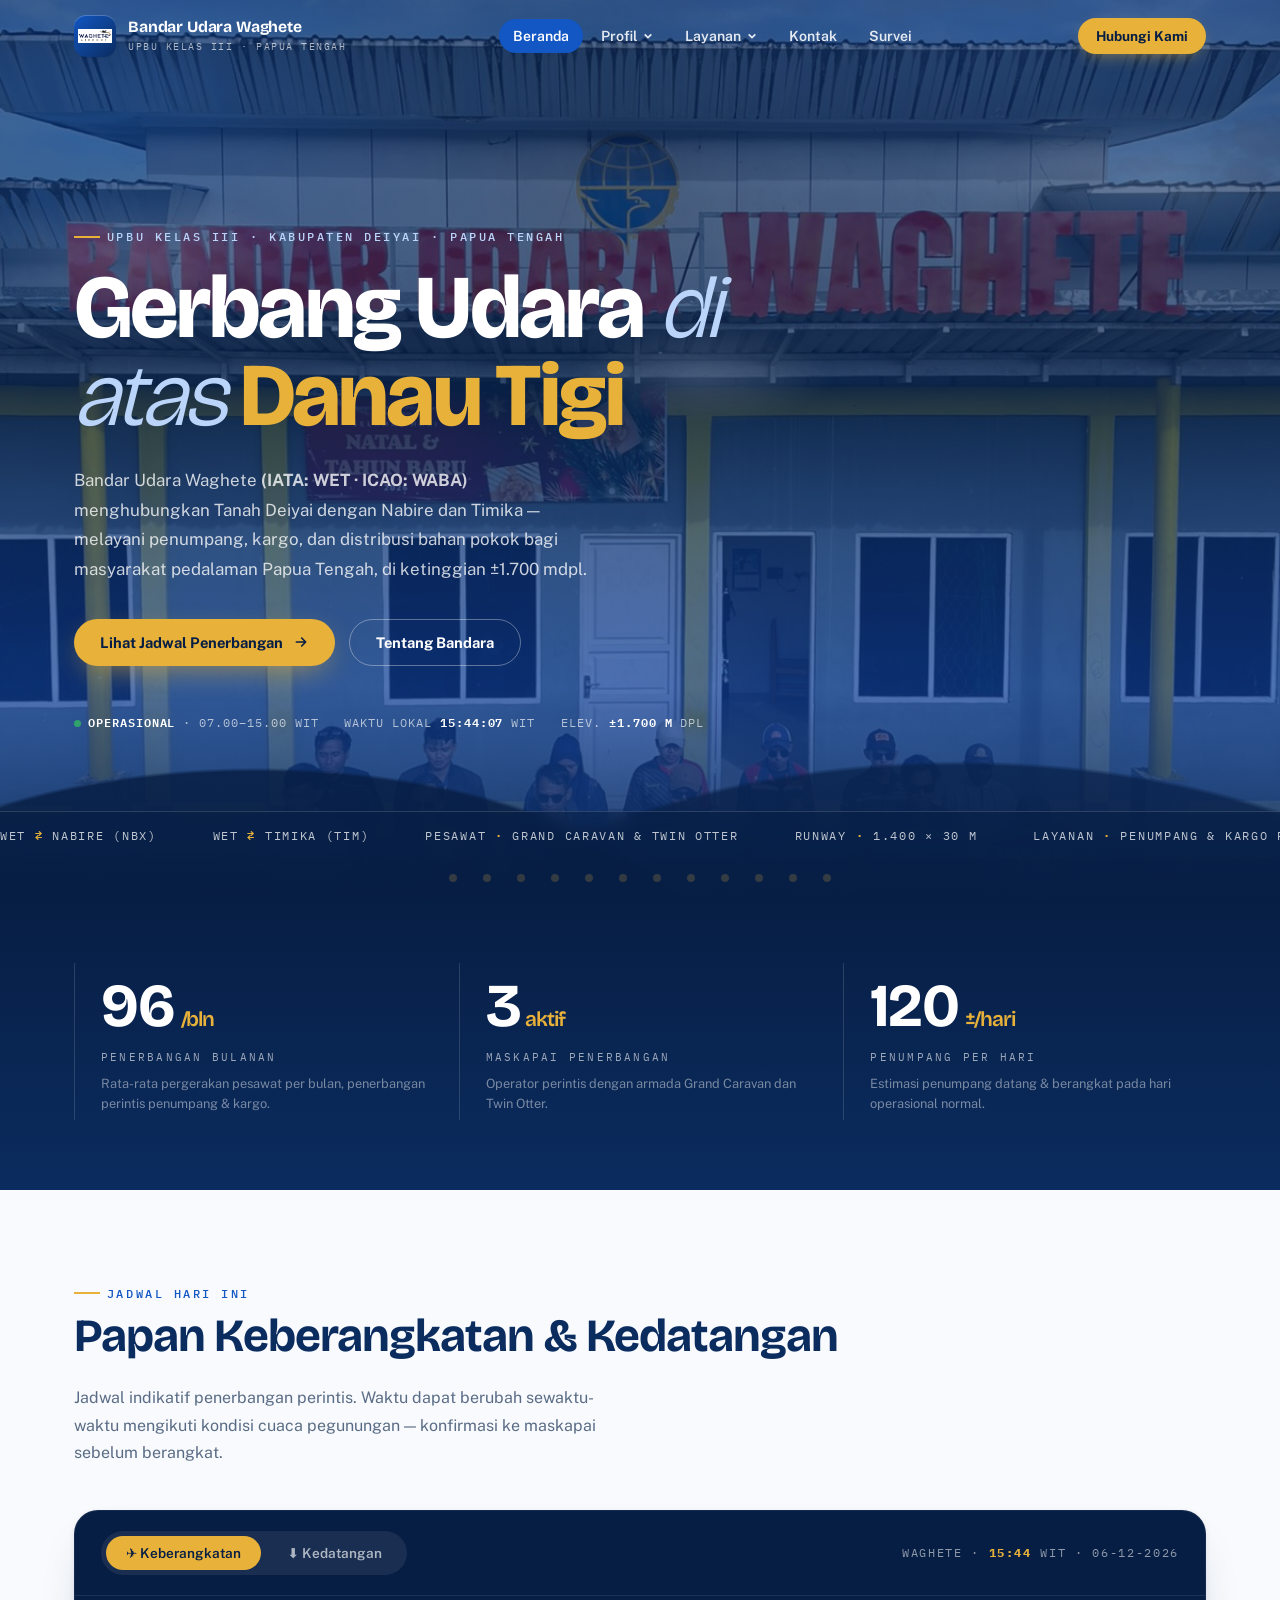
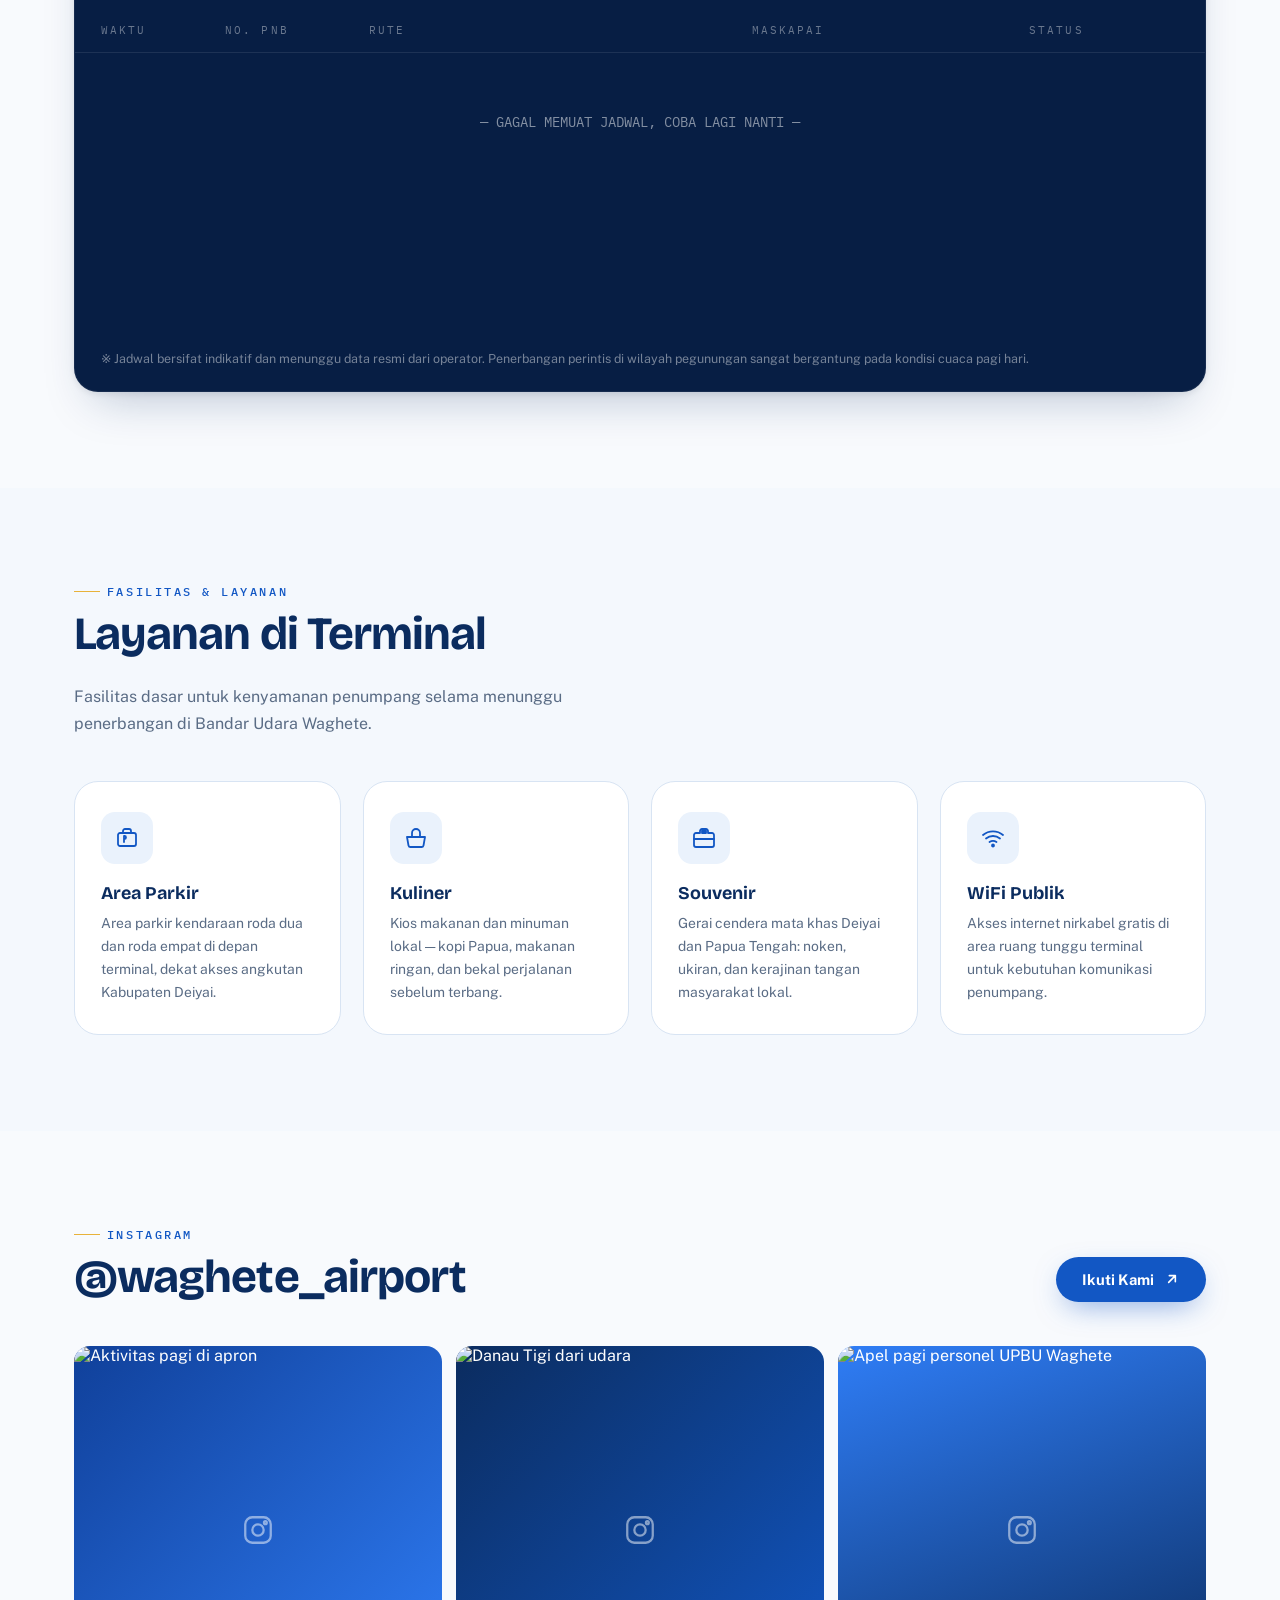
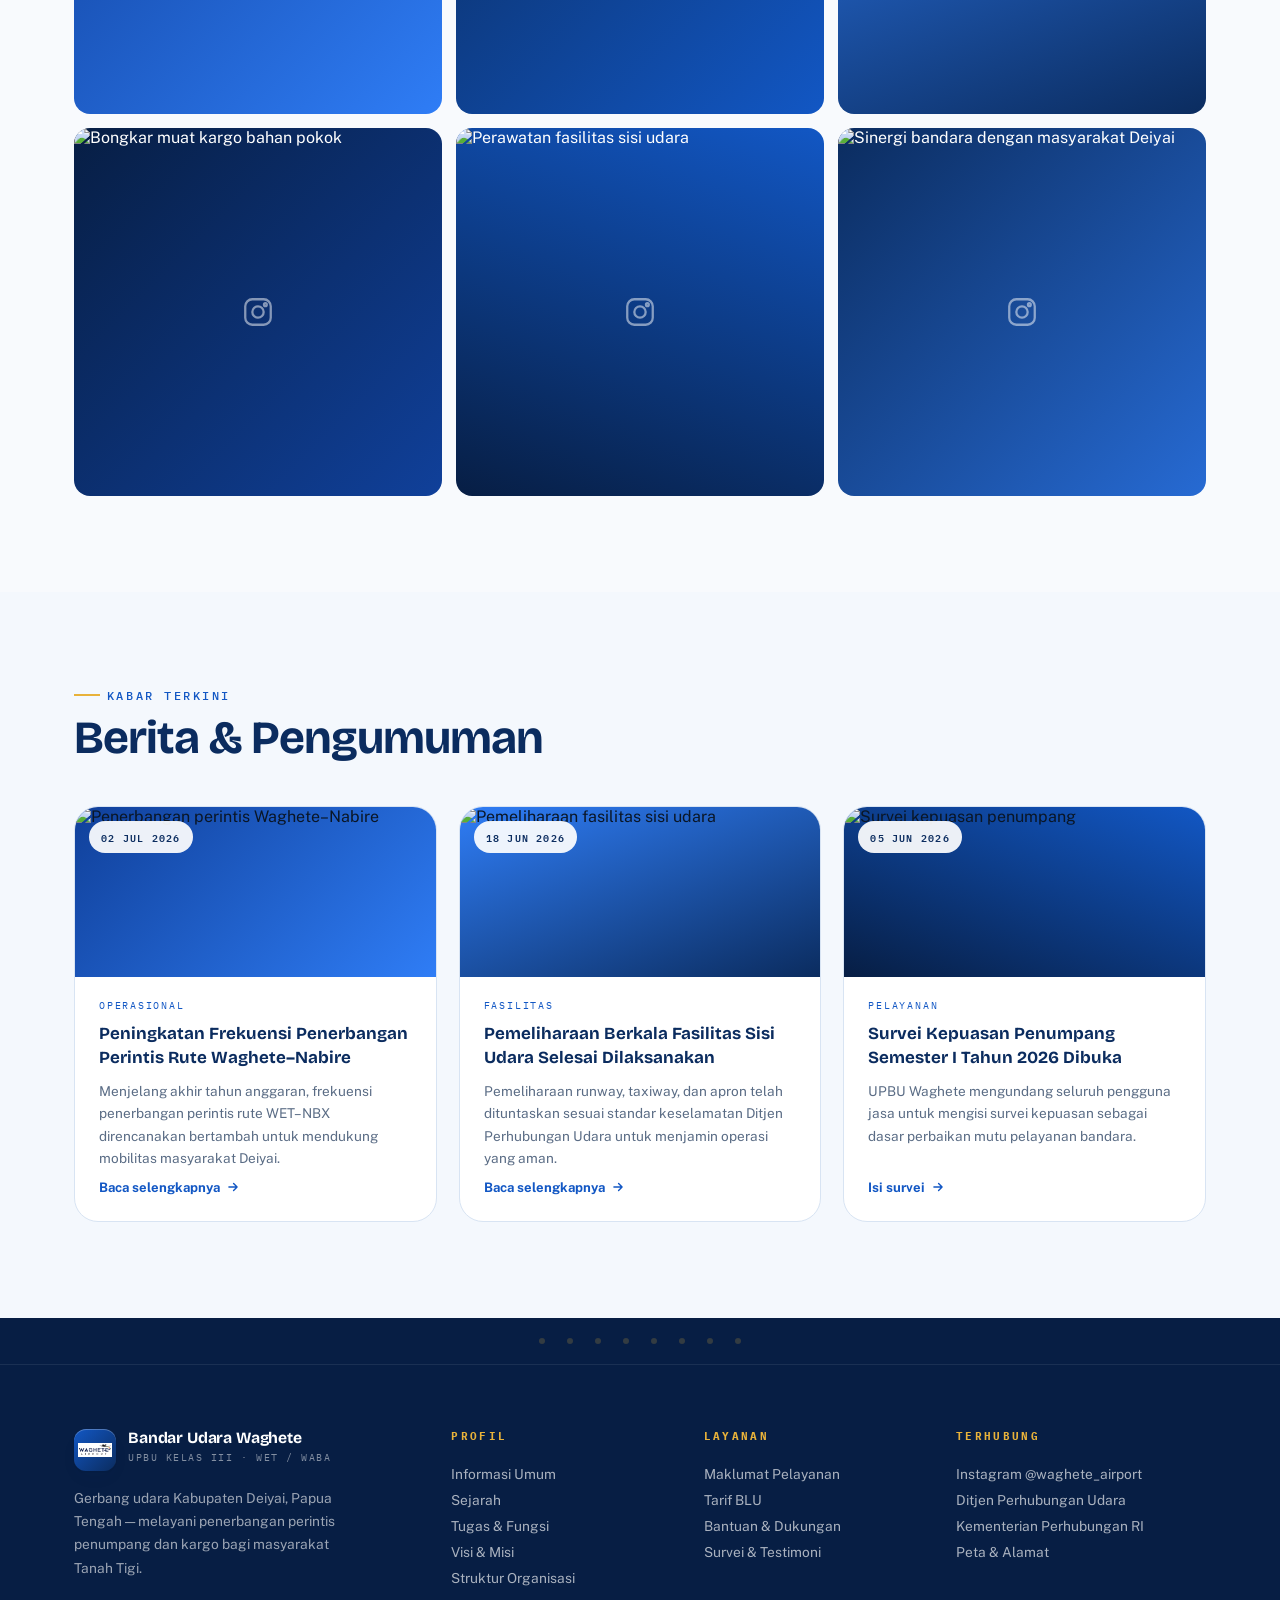
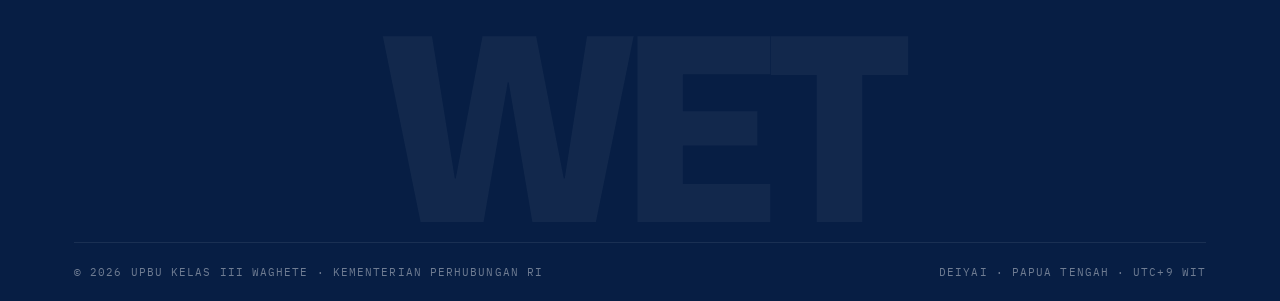
==== commit 2e15c32f: "2nd update" ====
--- a/index.html
+++ b/index.html
@@ -1,278 +1,4252 @@
-<!DOCTYPE html>
+<!doctype html>
 <html lang="id">
-<head>
-<meta charset="UTF-8">
-<meta name="viewport" content="width=device-width, initial-scale=1.0">
-<title>Bandar Udara Waghete — UPBU Kelas III | Beranda</title>
-<meta name="description" content="Situs resmi UPBU Kelas III Waghete (WET/WABA), Kabupaten Deiyai, Papua Tengah. Jadwal penerbangan, layanan bandara, informasi dan bantuan.">
-<link rel="preconnect" href="https://fonts.googleapis.com">
-<link href="https://fonts.googleapis.com/css2?family=Plus+Jakarta+Sans:wght@500..800&family=Source+Sans+3:wght@400;600;700&family=IBM+Plex+Mono:wght@400;600;700&display=swap" rel="stylesheet">
-<link rel="stylesheet" href="assets/style.css">
-</head>
-<body data-page="home" data-lang="id">
-<header class="site" id="site-header"></header>
-
-<!-- ================= HERO ================= -->
-<div class="hero grain">
-  <svg class="cloud c1" viewBox="0 0 64 32"><path d="M14 26h38a8 8 0 0 0 1-16 12 12 0 0 0-22-5A10 10 0 0 0 14 26z"/></svg>
-  <svg class="cloud c2" viewBox="0 0 64 32"><path d="M14 26h38a8 8 0 0 0 1-16 12 12 0 0 0-22-5A10 10 0 0 0 14 26z"/></svg>
-  <svg class="cloud c3" viewBox="0 0 64 32"><path d="M14 26h38a8 8 0 0 0 1-16 12 12 0 0 0-22-5A10 10 0 0 0 14 26z"/></svg>
-
-  <div class="container hero-inner">
-    <div class="codes">
-      <span class="chip">IATA <b>WET</b></span>
-      <span class="chip">ICAO <b>WABA</b></span>
-      <span class="chip"><span class="id">ELEVASI</span><span class="en">ELEV</span> <b>±1.716 m</b></span>
-      <span class="chip">RWY <b>1.400 × 30 m</b></span>
+  <head>
+    <meta charset="UTF-8" />
+    <meta name="viewport" content="width=device-width, initial-scale=1.0" />
+    <title>
+      Bandar Udara Waghete (WET) — UPBU Kelas III · Deiyai, Papua Tengah
+    </title>
+    <meta
+      name="description"
+      content="Situs resmi Bandar Udara Waghete (IATA: WET) — Unit Penyelenggara Bandar Udara Kelas III, Kabupaten Deiyai, Papua Tengah. Jadwal penerbangan, layanan, informasi & bantuan."
+    />
+    <link rel="preconnect" href="https://fonts.googleapis.com" />
+    <link rel="preconnect" href="https://fonts.gstatic.com" crossorigin />
+    <link
+      href="https://fonts.googleapis.com/css2?family=Bricolage+Grotesque:opsz,wght@12..96,300..800&family=Public+Sans:ital,wght@0,300..800;1,400&family=IBM+Plex+Mono:wght@400;500;600&display=swap"
+      rel="stylesheet"
+    />
+    <style>
+      /* ============================================================
+   BANDAR UDARA WAGHETE — Design System
+   Palette  : Gov blue + white ("Langit Tigi")
+   Display  : Bricolage Grotesque
+   Body     : Public Sans
+   Data     : IBM Plex Mono
+   Signature: runway approach lights + solari departure board
+   ============================================================ */
+      :root {
+        --ink: #0a1626;
+        --navy-900: #071e44;
+        --navy-800: #0b2c5f;
+        --blue-700: #10409a;
+        --blue-500: #1257c4;
+        --blue-400: #2f7df6;
+        --sky-100: #eaf2fc;
+        --sky-50: #f4f8fd;
+        --paper: #f8fafd;
+        --white: #ffffff;
+        --gold: #e8b23a; /* runway light amber — use sparingly */
+        --green: #2fa36b;
+        --line: #d8e4f3;
+        --muted: #5a6c85;
+
+        --font-display: "Bricolage Grotesque", system-ui, sans-serif;
+        --font-body: "Public Sans", system-ui, sans-serif;
+        --font-mono: "IBM Plex Mono", ui-monospace, monospace;
+
+        --r-sm: 10px;
+        --r-md: 16px;
+        --r-lg: 24px;
+        --shadow-1:
+          0 1px 2px rgba(10, 22, 38, 0.06),
+          0 8px 24px -12px rgba(11, 44, 95, 0.18);
+        --shadow-2:
+          0 2px 6px rgba(10, 22, 38, 0.08),
+          0 24px 48px -20px rgba(11, 44, 95, 0.28);
+        --ease-out: cubic-bezier(0.22, 1, 0.36, 1);
+        --ease-spring: cubic-bezier(0.34, 1.56, 0.64, 1);
+        --wrap: 1180px;
+      }
+
+      * {
+        margin: 0;
+        padding: 0;
+        box-sizing: border-box;
+      }
+      html {
+        scroll-behavior: smooth;
+      }
+      body {
+        font-family: var(--font-body);
+        color: var(--ink);
+        background: var(--paper);
+        -webkit-font-smoothing: antialiased;
+        overflow-x: hidden;
+      }
+      ::selection {
+        background: var(--blue-400);
+        color: #fff;
+      }
+      img {
+        max-width: 100%;
+        display: block;
+      }
+      a {
+        color: inherit;
+        text-decoration: none;
+      }
+      button {
+        font: inherit;
+        cursor: pointer;
+        border: none;
+        background: none;
+      }
+      .wrap {
+        max-width: var(--wrap);
+        margin: 0 auto;
+        padding: 0 24px;
+      }
+
+      /* custom scrollbar */
+      ::-webkit-scrollbar {
+        width: 11px;
+      }
+      ::-webkit-scrollbar-track {
+        background: var(--sky-50);
+      }
+      ::-webkit-scrollbar-thumb {
+        background: var(--blue-700);
+        border-radius: 8px;
+        border: 3px solid var(--sky-50);
+      }
+
+      /* ---------- typography ---------- */
+      .eyebrow {
+        font-family: var(--font-mono);
+        font-size: 0.72rem;
+        font-weight: 500;
+        letter-spacing: 0.22em;
+        text-transform: uppercase;
+        color: var(--blue-500);
+        display: inline-flex;
+        align-items: center;
+        gap: 0.6em;
+      }
+      .eyebrow::before {
+        content: "";
+        width: 26px;
+        height: 1.5px;
+        background: var(--gold);
+      }
+      h1,
+      h2,
+      h3,
+      .display {
+        font-family: var(--font-display);
+      }
+      .section-title {
+        font-size: clamp(1.9rem, 3.6vw, 2.9rem);
+        font-weight: 700;
+        line-height: 1.08;
+        letter-spacing: -0.02em;
+        color: var(--navy-800);
+      }
+      .section-lede {
+        color: var(--muted);
+        max-width: 56ch;
+        line-height: 1.7;
+        margin-top: 14px;
+      }
+      .section-head {
+        margin-bottom: 44px;
+        display: flex;
+        flex-direction: column;
+        gap: 10px;
+      }
+
+      /* ============================================================
+   SIGNATURE — runway approach lights
+   ============================================================ */
+      .runway {
+        position: relative;
+        display: flex;
+        align-items: center;
+        gap: 12px;
+        height: 22px;
+        margin: 8px 0;
+      }
+      .runway::before {
+        content: "";
+        flex: 1;
+        height: 2px;
+        background: repeating-linear-gradient(
+          90deg,
+          var(--line) 0 22px,
+          transparent 22px 40px
+        );
+      }
+      .runway .lights {
+        display: flex;
+        gap: 12px;
+      }
+      .runway .lights i {
+        width: 7px;
+        height: 7px;
+        border-radius: 50%;
+        background: var(--gold);
+        opacity: 0.25;
+        animation: rw-blink 1.8s infinite;
+        box-shadow: 0 0 8px rgba(232, 178, 58, 0);
+      }
+      .runway .lights i:nth-child(2) {
+        animation-delay: 0.15s;
+      }
+      .runway .lights i:nth-child(3) {
+        animation-delay: 0.3s;
+      }
+      .runway .lights i:nth-child(4) {
+        animation-delay: 0.45s;
+      }
+      .runway .lights i:nth-child(5) {
+        animation-delay: 0.6s;
+      }
+      @keyframes rw-blink {
+        0%,
+        100% {
+          opacity: 0.25;
+          box-shadow: 0 0 0 rgba(232, 178, 58, 0);
+        }
+        12% {
+          opacity: 1;
+          box-shadow: 0 0 10px rgba(232, 178, 58, 0.8);
+        }
+        30% {
+          opacity: 0.25;
+        }
+      }
+
+      /* ============================================================
+   NAV
+   ============================================================ */
+      .nav {
+        position: fixed;
+        top: 0;
+        left: 0;
+        right: 0;
+        z-index: 100;
+        transition:
+          background 0.35s var(--ease-out),
+          box-shadow 0.35s,
+          border-color 0.35s;
+        border-bottom: 1px solid transparent;
+      }
+      .nav.scrolled {
+        background: rgba(255, 255, 255, 0.82);
+        backdrop-filter: blur(14px) saturate(1.4);
+        -webkit-backdrop-filter: blur(14px) saturate(1.4);
+        border-bottom-color: var(--line);
+        box-shadow: 0 4px 24px -12px rgba(11, 44, 95, 0.16);
+      }
+      .nav-inner {
+        max-width: var(--wrap);
+        margin: 0 auto;
+        padding: 0 24px;
+        height: 72px;
+        display: flex;
+        align-items: center;
+        justify-content: space-between;
+        gap: 20px;
+      }
+      .brand {
+        display: flex;
+        align-items: center;
+        gap: 12px;
+        min-width: 0;
+      }
+      .brand-mark {
+        width: 42px;
+        height: 42px;
+        border-radius: 12px;
+        flex: none;
+        background: linear-gradient(135deg, var(--blue-500), var(--navy-800));
+        display: grid;
+        place-items: center;
+        color: #fff;
+        box-shadow:
+          inset 0 1px 0 rgba(255, 255, 255, 0.25),
+          var(--shadow-1);
+      }
+      .brand-mark svg {
+        width: 22px;
+        height: 22px;
+      }
+      .brand-mark img {
+        width: 34px;
+        height: 34px;
+        object-fit: contain;
+      }
+      .brand-text {
+        line-height: 1.15;
+      }
+      .brand-text b {
+        font-family: var(--font-display);
+        font-weight: 700;
+        font-size: 0.98rem;
+        color: var(--navy-800);
+        display: block;
+        letter-spacing: -0.01em;
+      }
+      .brand-text span {
+        font-family: var(--font-mono);
+        font-size: 0.6rem;
+        letter-spacing: 0.16em;
+        text-transform: uppercase;
+        color: var(--muted);
+      }
+      .nav:not(.scrolled).on-hero .brand-text b {
+        color: #fff;
+      }
+      .nav:not(.scrolled).on-hero .brand-text span {
+        color: rgba(255, 255, 255, 0.65);
+      }
+
+      .menu {
+        display: flex;
+        align-items: center;
+        gap: 4px;
+        list-style: none;
+      }
+      .menu > li {
+        position: relative;
+      }
+      .menu-link {
+        display: inline-flex;
+        align-items: center;
+        gap: 6px;
+        padding: 9px 14px;
+        border-radius: 99px;
+        font-size: 0.88rem;
+        font-weight: 600;
+        color: var(--navy-800);
+        transition:
+          background 0.25s,
+          color 0.25s;
+      }
+      .nav:not(.scrolled).on-hero .menu-link {
+        color: rgba(255, 255, 255, 0.88);
+      }
+      .menu-link:hover {
+        background: rgba(18, 87, 196, 0.09);
+      }
+      .nav:not(.scrolled).on-hero .menu-link:hover {
+        background: rgba(255, 255, 255, 0.14);
+      }
+      .menu-link.active {
+        background: var(--blue-500);
+        color: #fff !important;
+      }
+      .menu-link .chev {
+        width: 10px;
+        height: 10px;
+        transition: transform 0.25s;
+      }
+      .menu > li:hover .chev,
+      .menu > li:focus-within .chev {
+        transform: rotate(180deg);
+      }
+
+      .dropdown {
+        position: absolute;
+        top: calc(100% + 10px);
+        left: 0;
+        min-width: 250px;
+        background: #fff;
+        border: 1px solid var(--line);
+        border-radius: var(--r-md);
+        box-shadow: var(--shadow-2);
+        padding: 8px;
+        opacity: 0;
+        visibility: hidden;
+        transform: translateY(8px) scale(0.98);
+        transform-origin: top left;
+        transition:
+          opacity 0.25s var(--ease-out),
+          transform 0.25s var(--ease-out),
+          visibility 0.25s;
+      }
+      .menu > li:hover .dropdown,
+      .menu > li:focus-within .dropdown {
+        opacity: 1;
+        visibility: visible;
+        transform: translateY(0) scale(1);
+      }
+      .dropdown a {
+        display: flex;
+        align-items: center;
+        gap: 10px;
+        padding: 10px 12px;
+        border-radius: 10px;
+        font-size: 0.87rem;
+        font-weight: 500;
+        color: var(--ink);
+        transition:
+          background 0.2s,
+          transform 0.2s;
+      }
+      .dropdown a:hover {
+        background: var(--sky-100);
+        transform: translateX(3px);
+      }
+      .dropdown a .dot {
+        width: 6px;
+        height: 6px;
+        border-radius: 50%;
+        background: var(--gold);
+        flex: none;
+      }
+
+      .nav-cta {
+        padding: 10px 18px;
+        border-radius: 99px;
+        background: var(--gold);
+        color: var(--navy-900);
+        font-size: 0.85rem;
+        font-weight: 700;
+        box-shadow: 0 6px 18px -8px rgba(232, 178, 58, 0.7);
+        transition:
+          transform 0.25s var(--ease-spring),
+          box-shadow 0.25s;
+        white-space: nowrap;
+      }
+      .nav-cta:hover {
+        transform: translateY(-2px);
+        box-shadow: 0 10px 24px -8px rgba(232, 178, 58, 0.85);
+      }
+
+      .hamburger {
+        display: none;
+        width: 44px;
+        height: 44px;
+        border-radius: 12px;
+        place-items: center;
+        color: var(--navy-800);
+      }
+      .nav:not(.scrolled).on-hero .hamburger {
+        color: #fff;
+      }
+      .hamburger svg {
+        width: 24px;
+        height: 24px;
+      }
+
+      /* mobile menu */
+      .mobile-menu {
+        position: fixed;
+        inset: 0;
+        z-index: 99;
+        background: var(--navy-900);
+        display: flex;
+        flex-direction: column;
+        padding: 100px 28px 40px;
+        gap: 4px;
+        transform: translateY(-100%);
+        transition: transform 0.5s var(--ease-out);
+        overflow-y: auto;
+      }
+      .mobile-menu.open {
+        transform: translateY(0);
+      }
+      .mobile-menu a {
+        color: #fff;
+        font-family: var(--font-display);
+        font-size: 1.5rem;
+        font-weight: 600;
+        padding: 12px 4px;
+        border-bottom: 1px solid rgba(255, 255, 255, 0.08);
+        display: flex;
+        justify-content: space-between;
+        align-items: center;
+        opacity: 0;
+        transform: translateY(14px);
+      }
+      .mobile-menu.open a {
+        animation: mm-in 0.5s var(--ease-out) forwards;
+      }
+      .mobile-menu a:nth-child(2) {
+        animation-delay: 0.05s;
+      }
+      .mobile-menu a:nth-child(3) {
+        animation-delay: 0.1s;
+      }
+      .mobile-menu a:nth-child(4) {
+        animation-delay: 0.15s;
+      }
+      .mobile-menu a:nth-child(5) {
+        animation-delay: 0.2s;
+      }
+      .mobile-menu a:nth-child(6) {
+        animation-delay: 0.25s;
+      }
+      .mobile-menu a:nth-child(7) {
+        animation-delay: 0.3s;
+      }
+      .mobile-menu a:nth-child(8) {
+        animation-delay: 0.35s;
+      }
+      .mobile-menu a:nth-child(9) {
+        animation-delay: 0.4s;
+      }
+      .mobile-menu a:nth-child(10) {
+        animation-delay: 0.45s;
+      }
+      .mobile-menu a:nth-child(11) {
+        animation-delay: 0.5s;
+      }
+      .mobile-menu a:nth-child(12) {
+        animation-delay: 0.55s;
+      }
+      @keyframes mm-in {
+        to {
+          opacity: 1;
+          transform: none;
+        }
+      }
+      .mobile-menu .mm-label {
+        font-family: var(--font-mono);
+        font-size: 0.65rem;
+        letter-spacing: 0.2em;
+        color: var(--gold);
+        text-transform: uppercase;
+      }
+
+      /* ============================================================
+   HERO
+   ============================================================ */
+      .hero {
+        position: relative;
+        min-height: 100svh;
+        display: flex;
+        flex-direction: column;
+        justify-content: flex-end;
+        background:
+          radial-gradient(
+            1200px 600px at 80% -10%,
+            rgba(47, 125, 246, 0.35),
+            transparent 60%
+          ),
+          radial-gradient(
+            900px 500px at 10% 10%,
+            rgba(18, 87, 196, 0.4),
+            transparent 55%
+          ),
+          linear-gradient(
+            180deg,
+            #071e44 0%,
+            #0b2c5f 46%,
+            #10409a 78%,
+            #2f7df6 120%
+          );
+        color: #fff;
+        overflow: hidden;
+      }
+      .hero-photo {
+        position: absolute;
+        inset: 0;
+        width: 100%;
+        height: 100%;
+        object-fit: cover;
+        opacity: 0.28;
+      }
+      /* mountain silhouettes — Tanah Tigi highlands */
+      .hero::after {
+        content: "";
+        position: absolute;
+        left: 0;
+        right: 0;
+        bottom: 0;
+        height: 34vh;
+        background:
+          linear-gradient(to top, rgba(7, 30, 68, 0.9), transparent 70%),
+          radial-gradient(
+            60% 120% at 20% 130%,
+            rgba(7, 30, 68, 0.85) 60%,
+            transparent 61%
+          ),
+          radial-gradient(
+            70% 140% at 75% 140%,
+            rgba(9, 36, 80, 0.8) 60%,
+            transparent 61%
+          );
+        pointer-events: none;
+      }
+      .clouds {
+        position: absolute;
+        inset: 0;
+        pointer-events: none;
+        overflow: hidden;
+      }
+      .cloud {
+        position: absolute;
+        border-radius: 50%;
+        background: radial-gradient(
+          closest-side,
+          rgba(255, 255, 255, 0.16),
+          transparent 70%
+        );
+        filter: blur(6px);
+        animation: drift linear infinite;
+      }
+      .cloud.c1 {
+        width: 520px;
+        height: 180px;
+        top: 18%;
+        left: -10%;
+        animation-duration: 70s;
+      }
+      .cloud.c2 {
+        width: 380px;
+        height: 140px;
+        top: 34%;
+        left: 40%;
+        animation-duration: 95s;
+        animation-delay: -30s;
+      }
+      .cloud.c3 {
+        width: 640px;
+        height: 200px;
+        top: 8%;
+        left: 65%;
+        animation-duration: 110s;
+        animation-delay: -60s;
+      }
+      @keyframes drift {
+        from {
+          transform: translateX(-15vw);
+        }
+        to {
+          transform: translateX(115vw);
+        }
+      }
+
+      .hero-inner {
+        position: relative;
+        z-index: 2;
+        max-width: var(--wrap);
+        margin: 0 auto;
+        padding: 150px 24px 0;
+        width: 100%;
+        flex: 1;
+        display: flex;
+        flex-direction: column;
+        justify-content: center;
+      }
+      .hero .eyebrow {
+        color: #bbd4fa;
+      }
+      .hero .eyebrow::before {
+        background: var(--gold);
+      }
+      .hero-title {
+        font-size: clamp(2.6rem, 7.2vw, 5.6rem);
+        font-weight: 750;
+        line-height: 0.98;
+        letter-spacing: -0.03em;
+        margin: 20px 0 8px;
+        max-width: 13ch;
+      }
+      .hero-title .thin {
+        font-weight: 300;
+        font-style: italic;
+        color: #bbd4fa;
+      }
+      .hero-title .gold {
+        color: var(--gold);
+      }
+      .hero-sub {
+        color: rgba(255, 255, 255, 0.78);
+        max-width: 52ch;
+        line-height: 1.75;
+        margin: 18px 0 34px;
+        font-size: clamp(0.95rem, 1.4vw, 1.06rem);
+      }
+      .hero-ctas {
+        display: flex;
+        gap: 14px;
+        flex-wrap: wrap;
+      }
+      .btn {
+        display: inline-flex;
+        align-items: center;
+        gap: 10px;
+        padding: 14px 26px;
+        border-radius: 99px;
+        font-weight: 700;
+        font-size: 0.92rem;
+        transition:
+          transform 0.3s var(--ease-spring),
+          box-shadow 0.3s,
+          background 0.3s;
+      }
+      .btn svg {
+        width: 16px;
+        height: 16px;
+        transition: transform 0.3s var(--ease-out);
+      }
+      .btn:hover svg {
+        transform: translateX(4px);
+      }
+      .btn-gold {
+        background: var(--gold);
+        color: var(--navy-900);
+        box-shadow: 0 10px 30px -10px rgba(232, 178, 58, 0.7);
+      }
+      .btn-gold:hover {
+        transform: translateY(-3px);
+        box-shadow: 0 16px 36px -10px rgba(232, 178, 58, 0.85);
+      }
+      .btn-ghost {
+        border: 1.5px solid rgba(255, 255, 255, 0.35);
+        color: #fff;
+        backdrop-filter: blur(4px);
+      }
+      .btn-ghost:hover {
+        background: rgba(255, 255, 255, 0.12);
+        transform: translateY(-3px);
+      }
+      .btn-blue {
+        background: var(--blue-500);
+        color: #fff;
+        box-shadow: 0 10px 30px -10px rgba(18, 87, 196, 0.6);
+      }
+      .btn-blue:hover {
+        transform: translateY(-3px);
+        box-shadow: 0 16px 36px -10px rgba(18, 87, 196, 0.75);
+      }
+
+      .hero-meta {
+        display: flex;
+        gap: 26px;
+        flex-wrap: wrap;
+        margin-top: 46px;
+        font-family: var(--font-mono);
+        font-size: 0.74rem;
+        letter-spacing: 0.08em;
+        color: rgba(255, 255, 255, 0.65);
+      }
+      .hero-meta b {
+        color: #fff;
+        font-weight: 600;
+      }
+      .hero-meta .live-dot {
+        display: inline-block;
+        width: 7px;
+        height: 7px;
+        border-radius: 50%;
+        background: var(--green);
+        margin-right: 7px;
+        animation: pulse 2s infinite;
+      }
+      @keyframes pulse {
+        0%,
+        100% {
+          box-shadow: 0 0 0 0 rgba(47, 163, 107, 0.6);
+        }
+        60% {
+          box-shadow: 0 0 0 8px rgba(47, 163, 107, 0);
+        }
+      }
+
+      /* hero load-in choreography */
+      .hero [data-hero] {
+        opacity: 0;
+        transform: translateY(28px);
+        animation: hero-in 1s var(--ease-out) forwards;
+      }
+      .hero [data-hero="1"] {
+        animation-delay: 0.1s;
+      }
+      .hero [data-hero="2"] {
+        animation-delay: 0.25s;
+      }
+      .hero [data-hero="3"] {
+        animation-delay: 0.4s;
+      }
+      .hero [data-hero="4"] {
+        animation-delay: 0.55s;
+      }
+      .hero [data-hero="5"] {
+        animation-delay: 0.7s;
+      }
+      @keyframes hero-in {
+        to {
+          opacity: 1;
+          transform: none;
+        }
+      }
+
+      /* route ticker + hero runway strip */
+      .hero-foot {
+        position: relative;
+        z-index: 3;
+      }
+      .ticker {
+        border-top: 1px solid rgba(255, 255, 255, 0.14);
+        background: rgba(7, 30, 68, 0.5);
+        backdrop-filter: blur(8px);
+        overflow: hidden;
+        padding: 13px 0;
+      }
+      .ticker-track {
+        display: flex;
+        gap: 56px;
+        white-space: nowrap;
+        width: max-content;
+        animation: ticker 34s linear infinite;
+        font-family: var(--font-mono);
+        font-size: 0.76rem;
+        letter-spacing: 0.14em;
+        color: rgba(255, 255, 255, 0.75);
+        text-transform: uppercase;
+      }
+      .ticker:hover .ticker-track {
+        animation-play-state: paused;
+      }
+      .ticker-track span b {
+        color: var(--gold);
+        font-weight: 600;
+      }
+      @keyframes ticker {
+        to {
+          transform: translateX(-50%);
+        }
+      }
+      .hero-runway {
+        display: flex;
+        justify-content: center;
+        gap: 26px;
+        padding: 16px 0 18px;
+        background: rgba(7, 30, 68, 0.72);
+      }
+      .hero-runway i {
+        width: 8px;
+        height: 8px;
+        border-radius: 50%;
+        background: var(--gold);
+        opacity: 0.2;
+        animation: rw-blink 2.2s infinite;
+      }
+      .hero-runway i:nth-child(2) {
+        animation-delay: 0.12s;
+      }
+      .hero-runway i:nth-child(3) {
+        animation-delay: 0.24s;
+      }
+      .hero-runway i:nth-child(4) {
+        animation-delay: 0.36s;
+      }
+      .hero-runway i:nth-child(5) {
+        animation-delay: 0.48s;
+      }
+      .hero-runway i:nth-child(6) {
+        animation-delay: 0.6s;
+      }
+      .hero-runway i:nth-child(7) {
+        animation-delay: 0.72s;
+      }
+      .hero-runway i:nth-child(8) {
+        animation-delay: 0.84s;
+      }
+      .hero-runway i:nth-child(9) {
+        animation-delay: 0.96s;
+      }
+      .hero-runway i:nth-child(10) {
+        animation-delay: 1.08s;
+      }
+      .hero-runway i:nth-child(11) {
+        animation-delay: 1.2s;
+      }
+      .hero-runway i:nth-child(12) {
+        animation-delay: 1.32s;
+      }
+
+      /* ============================================================
+   SECTIONS / GENERIC
+   ============================================================ */
+      section.block {
+        padding: 96px 0;
+      }
+      section.block.tint {
+        background: var(--sky-50);
+      }
+      .grid {
+        display: grid;
+        gap: 22px;
+      }
+      .grid.c3 {
+        grid-template-columns: repeat(3, 1fr);
+      }
+      .grid.c4 {
+        grid-template-columns: repeat(4, 1fr);
+      }
+      .grid.c2 {
+        grid-template-columns: repeat(2, 1fr);
+      }
+
+      /* scroll reveal */
+      .reveal {
+        opacity: 0;
+        transform: translateY(34px);
+        transition:
+          opacity 0.9s var(--ease-out),
+          transform 0.9s var(--ease-out);
+      }
+      .reveal.in {
+        opacity: 1;
+        transform: none;
+      }
+      .reveal[data-d="1"] {
+        transition-delay: 0.08s;
+      }
+      .reveal[data-d="2"] {
+        transition-delay: 0.16s;
+      }
+      .reveal[data-d="3"] {
+        transition-delay: 0.24s;
+      }
+      .reveal[data-d="4"] {
+        transition-delay: 0.32s;
+      }
+
+      /* ---------- stats ---------- */
+      .stats {
+        position: relative;
+        z-index: 4;
+        margin-top: -1px;
+        background: linear-gradient(180deg, var(--navy-900), var(--navy-800));
+        color: #fff;
+        padding: 64px 0 70px;
+      }
+      .stats .grid {
+        align-items: stretch;
+      }
+      .stat {
+        border-left: 1px solid rgba(255, 255, 255, 0.14);
+        padding: 6px 0 6px 26px;
+        transition: transform 0.35s var(--ease-out);
+      }
+      .stat:hover {
+        transform: translateY(-4px);
+      }
+      .stat .num {
+        font-family: var(--font-display);
+        font-size: clamp(2.6rem, 5vw, 3.8rem);
+        font-weight: 700;
+        letter-spacing: -0.02em;
+        display: flex;
+        align-items: baseline;
+        gap: 6px;
+      }
+      .stat .num small {
+        font-size: 1.3rem;
+        color: var(--gold);
+        font-weight: 600;
+      }
+      .stat .lbl {
+        font-family: var(--font-mono);
+        font-size: 0.7rem;
+        letter-spacing: 0.2em;
+        text-transform: uppercase;
+        color: rgba(255, 255, 255, 0.6);
+        margin-top: 8px;
+      }
+      .stat .note {
+        font-size: 0.8rem;
+        color: rgba(255, 255, 255, 0.45);
+        margin-top: 10px;
+        line-height: 1.55;
+      }
+
+      /* ---------- departure board ---------- */
+      .board-shell {
+        background: var(--navy-900);
+        border-radius: var(--r-lg);
+        box-shadow: var(--shadow-2);
+        overflow: hidden;
+        color: #fff;
+        border: 1px solid rgba(255, 255, 255, 0.06);
+      }
+      .board-top {
+        display: flex;
+        align-items: center;
+        justify-content: space-between;
+        gap: 16px;
+        padding: 20px 26px;
+        border-bottom: 1px solid rgba(255, 255, 255, 0.09);
+        flex-wrap: wrap;
+      }
+      .board-tabs {
+        display: flex;
+        gap: 6px;
+        background: rgba(255, 255, 255, 0.07);
+        padding: 5px;
+        border-radius: 99px;
+      }
+      .board-tab {
+        padding: 9px 20px;
+        border-radius: 99px;
+        color: rgba(255, 255, 255, 0.65);
+        font-weight: 600;
+        font-size: 0.85rem;
+        transition: all 0.3s var(--ease-out);
+      }
+      .board-tab.active {
+        background: var(--gold);
+        color: var(--navy-900);
+      }
+      .board-clockline {
+        font-family: var(--font-mono);
+        font-size: 0.74rem;
+        letter-spacing: 0.14em;
+        color: rgba(255, 255, 255, 0.55);
+      }
+      .board-clockline b {
+        color: var(--gold);
+      }
+      .board-head,
+      .board-row {
+        display: grid;
+        grid-template-columns: 110px 130px 1.4fr 1fr 150px;
+        gap: 14px;
+        align-items: center;
+        padding: 15px 26px;
+      }
+      .board-head {
+        font-family: var(--font-mono);
+        font-size: 0.66rem;
+        letter-spacing: 0.2em;
+        text-transform: uppercase;
+        color: rgba(255, 255, 255, 0.4);
+        border-bottom: 1px solid rgba(255, 255, 255, 0.09);
+        margin-top: 12px;
+      }
+      .board-rows {
+        min-height: 280px;
+      }
+      .board-row {
+        font-family: var(--font-mono);
+        font-size: 0.86rem;
+        border-bottom: 1px solid rgba(255, 255, 255, 0.05);
+        transition: background 0.25s;
+        opacity: 0;
+        transform: translateY(10px);
+        animation: row-in 0.5s var(--ease-out) forwards;
+      }
+      @keyframes row-in {
+        to {
+          opacity: 1;
+          transform: none;
+        }
+      }
+      .board-row:hover {
+        background: rgba(255, 255, 255, 0.05);
+      }
+      .board-row .time {
+        color: var(--gold);
+        font-weight: 600;
+        font-size: 1rem;
+      }
+      .board-row .flight {
+        color: rgba(255, 255, 255, 0.85);
+      }
+      .board-row .route {
+        display: flex;
+        align-items: center;
+        gap: 10px;
+        color: #fff;
+        min-width: 0;
+      }
+      .board-row .route .arr {
+        color: var(--gold);
+        flex: none;
+      }
+      .board-row .airline {
+        color: rgba(255, 255, 255, 0.6);
+        font-size: 0.78rem;
+      }
+      .chip {
+        justify-self: start;
+        font-size: 0.66rem;
+        letter-spacing: 0.14em;
+        text-transform: uppercase;
+        padding: 6px 12px;
+        border-radius: 99px;
+        font-weight: 600;
+      }
+      .chip.ok {
+        background: rgba(47, 163, 107, 0.15);
+        color: #5cd69b;
+        border: 1px solid rgba(47, 163, 107, 0.35);
+      }
+      .board-note {
+        padding: 16px 26px 22px;
+        font-size: 0.78rem;
+        color: rgba(255, 255, 255, 0.45);
+        line-height: 1.6;
+      }
+      .board-empty {
+        padding: 60px 26px;
+        text-align: center;
+        color: rgba(255, 255, 255, 0.5);
+        font-family: var(--font-mono);
+        font-size: 0.85rem;
+      }
+
+      /* ---------- service cards ---------- */
+      .svc {
+        background: #fff;
+        border: 1px solid var(--line);
+        border-radius: var(--r-lg);
+        padding: 30px 26px;
+        position: relative;
+        overflow: hidden;
+        transition:
+          transform 0.4s var(--ease-out),
+          box-shadow 0.4s,
+          border-color 0.4s;
+      }
+      .svc::before {
+        content: "";
+        position: absolute;
+        inset: auto 0 0 0;
+        height: 3px;
+        background: linear-gradient(90deg, var(--blue-400), var(--gold));
+        transform: scaleX(0);
+        transform-origin: left;
+        transition: transform 0.45s var(--ease-out);
+      }
+      .svc:hover {
+        transform: translateY(-8px);
+        box-shadow: var(--shadow-2);
+        border-color: transparent;
+      }
+      .svc:hover::before {
+        transform: scaleX(1);
+      }
+      .svc .ico {
+        width: 52px;
+        height: 52px;
+        border-radius: 14px;
+        background: var(--sky-100);
+        display: grid;
+        place-items: center;
+        color: var(--blue-500);
+        margin-bottom: 18px;
+        transition:
+          transform 0.4s var(--ease-spring),
+          background 0.3s,
+          color 0.3s;
+      }
+      .svc:hover .ico {
+        transform: rotate(-6deg) scale(1.08);
+        background: var(--blue-500);
+        color: #fff;
+      }
+      .svc .ico svg {
+        width: 24px;
+        height: 24px;
+      }
+      .svc h3 {
+        font-size: 1.12rem;
+        font-weight: 700;
+        color: var(--navy-800);
+        margin-bottom: 8px;
+      }
+      .svc p {
+        font-size: 0.87rem;
+        color: var(--muted);
+        line-height: 1.65;
+      }
+
+      /* ---------- instagram ---------- */
+      .ig-grid {
+        display: grid;
+        grid-template-columns: repeat(3, 1fr);
+        gap: 14px;
+      }
+      .ig-tile {
+        aspect-ratio: 1;
+        border-radius: var(--r-md);
+        overflow: hidden;
+        position: relative;
+        display: grid;
+        place-items: center;
+        color: #fff;
+      }
+      .ig-tile .bg {
+        position: absolute;
+        inset: 0;
+        transition: transform 0.6s var(--ease-out);
+      }
+      .ig-tile .bg img,
+      .news-thumb .bg img {
+        width: 100%;
+        height: 100%;
+        object-fit: cover;
+      }
+      .ig-tile:hover .bg {
+        transform: scale(1.07);
+      }
+      .ig-tile .ov {
+        position: absolute;
+        inset: 0;
+        display: flex;
+        flex-direction: column;
+        justify-content: flex-end;
+        padding: 18px;
+        background: linear-gradient(
+          to top,
+          rgba(7, 30, 68, 0.85),
+          transparent 55%
+        );
+        opacity: 0;
+        transition: opacity 0.35s;
+      }
+      .ig-tile:hover .ov {
+        opacity: 1;
+      }
+      .ig-tile .ov p {
+        font-size: 0.78rem;
+        line-height: 1.5;
+      }
+      .ig-tile .ov .h {
+        font-family: var(--font-mono);
+        font-size: 0.62rem;
+        letter-spacing: 0.14em;
+        color: var(--gold);
+        margin-bottom: 6px;
+        text-transform: uppercase;
+      }
+      .ig-tile svg {
+        width: 34px;
+        height: 34px;
+        opacity: 0.5;
+        position: relative;
+      }
+      .ig-b1 {
+        background: linear-gradient(135deg, #10409a, #2f7df6);
+      }
+      .ig-b2 {
+        background: linear-gradient(135deg, #0b2c5f, #1257c4);
+      }
+      .ig-b3 {
+        background: linear-gradient(160deg, #2f7df6, #0b2c5f);
+      }
+      .ig-b4 {
+        background: linear-gradient(135deg, #071e44, #10409a);
+      }
+      .ig-b5 {
+        background: linear-gradient(200deg, #1257c4, #071e44);
+      }
+      .ig-b6 {
+        background: linear-gradient(135deg, #0b2c5f, #2f7df6 130%);
+      }
+
+      /* ---------- news ---------- */
+      .news-card {
+        background: #fff;
+        border: 1px solid var(--line);
+        border-radius: var(--r-lg);
+        overflow: hidden;
+        display: flex;
+        flex-direction: column;
+        transition:
+          transform 0.4s var(--ease-out),
+          box-shadow 0.4s;
+      }
+      .news-card:hover {
+        transform: translateY(-8px);
+        box-shadow: var(--shadow-2);
+      }
+      .news-thumb {
+        height: 170px;
+        position: relative;
+        overflow: hidden;
+      }
+      .news-thumb .bg {
+        position: absolute;
+        inset: 0;
+        transition: transform 0.6s var(--ease-out);
+      }
+      .news-card:hover .news-thumb .bg {
+        transform: scale(1.08);
+      }
+      .news-thumb .date {
+        position: absolute;
+        top: 14px;
+        left: 14px;
+        background: rgba(255, 255, 255, 0.92);
+        font-family: var(--font-mono);
+        font-size: 0.64rem;
+        letter-spacing: 0.12em;
+        padding: 7px 12px;
+        border-radius: 99px;
+        color: var(--navy-800);
+        font-weight: 600;
+      }
+      .news-body {
+        padding: 22px 24px 26px;
+        display: flex;
+        flex-direction: column;
+        gap: 10px;
+        flex: 1;
+      }
+      .news-body .tag {
+        font-family: var(--font-mono);
+        font-size: 0.62rem;
+        letter-spacing: 0.18em;
+        text-transform: uppercase;
+        color: var(--blue-500);
+      }
+      .news-body h3 {
+        font-size: 1.06rem;
+        font-weight: 700;
+        color: var(--navy-800);
+        line-height: 1.4;
+      }
+      .news-body p {
+        font-size: 0.85rem;
+        color: var(--muted);
+        line-height: 1.65;
+        flex: 1;
+      }
+      .news-body .more {
+        font-size: 0.82rem;
+        font-weight: 700;
+        color: var(--blue-500);
+        display: inline-flex;
+        align-items: center;
+        gap: 6px;
+      }
+      .news-body .more svg {
+        width: 14px;
+        height: 14px;
+        transition: transform 0.3s;
+      }
+      .news-card:hover .more svg {
+        transform: translateX(4px);
+      }
+
+      /* ============================================================
+   INNER PAGES
+   ============================================================ */
+      .page {
+        display: none;
+      }
+      .page.active {
+        display: block;
+        animation: page-in 0.6s var(--ease-out);
+      }
+      @keyframes page-in {
+        from {
+          opacity: 0;
+          transform: translateY(18px);
+        }
+        to {
+          opacity: 1;
+          transform: none;
+        }
+      }
+
+      .page-hero {
+        padding: 170px 0 70px;
+        color: #fff;
+        position: relative;
+        overflow: hidden;
+        background:
+          radial-gradient(
+            900px 420px at 85% -20%,
+            rgba(47, 125, 246, 0.4),
+            transparent 60%
+          ),
+          linear-gradient(
+            160deg,
+            var(--navy-900) 0%,
+            var(--navy-800) 60%,
+            var(--blue-700) 110%
+          );
+      }
+      .page-hero .eyebrow {
+        color: #bbd4fa;
+      }
+      .page-hero h1 {
+        font-size: clamp(2.2rem, 5vw, 3.6rem);
+        font-weight: 750;
+        letter-spacing: -0.025em;
+        line-height: 1.05;
+        margin-top: 16px;
+        max-width: 20ch;
+      }
+      .page-hero p {
+        color: rgba(255, 255, 255, 0.72);
+        margin-top: 16px;
+        max-width: 58ch;
+        line-height: 1.75;
+      }
+      .page-hero .runway {
+        margin-top: 36px;
+      }
+      .page-hero .runway::before {
+        background: repeating-linear-gradient(
+          90deg,
+          rgba(255, 255, 255, 0.22) 0 22px,
+          transparent 22px 40px
+        );
+      }
+      .page-body {
+        padding: 76px 0 100px;
+      }
+
+      /* identity table */
+      .id-card {
+        background: #fff;
+        border: 1px solid var(--line);
+        border-radius: var(--r-lg);
+        overflow: hidden;
+        box-shadow: var(--shadow-1);
+      }
+      .id-row {
+        display: grid;
+        grid-template-columns: 240px 1fr;
+        gap: 16px;
+        padding: 17px 26px;
+        border-bottom: 1px solid var(--sky-100);
+        transition: background 0.2s;
+      }
+      .id-row:hover {
+        background: var(--sky-50);
+      }
+      .id-row:last-child {
+        border-bottom: none;
+      }
+      .id-row .k {
+        font-family: var(--font-mono);
+        font-size: 0.72rem;
+        letter-spacing: 0.14em;
+        text-transform: uppercase;
+        color: var(--muted);
+        padding-top: 3px;
+      }
+      .id-row .v {
+        font-weight: 600;
+        color: var(--navy-800);
+        font-size: 0.95rem;
+        line-height: 1.55;
+      }
+      .id-row .v .mono {
+        font-family: var(--font-mono);
+        background: var(--sky-100);
+        padding: 2px 9px;
+        border-radius: 6px;
+        font-size: 0.82rem;
+        color: var(--blue-700);
+      }
+
+      .fact {
+        background: #fff;
+        border: 1px solid var(--line);
+        border-radius: var(--r-md);
+        padding: 22px;
+        transition:
+          transform 0.35s var(--ease-out),
+          box-shadow 0.35s;
+      }
+      .fact:hover {
+        transform: translateY(-5px);
+        box-shadow: var(--shadow-1);
+      }
+      .fact .fk {
+        font-family: var(--font-mono);
+        font-size: 0.64rem;
+        letter-spacing: 0.18em;
+        text-transform: uppercase;
+        color: var(--muted);
+      }
+      .fact .fv {
+        font-family: var(--font-display);
+        font-size: 1.6rem;
+        font-weight: 700;
+        color: var(--navy-800);
+        margin-top: 8px;
+      }
+      .fact .fv small {
+        font-size: 0.9rem;
+        color: var(--gold);
+        font-weight: 600;
+      }
+
+      /* timeline */
+      .timeline {
+        position: relative;
+        padding-left: 34px;
+      }
+      .timeline::before {
+        content: "";
+        position: absolute;
+        left: 8px;
+        top: 6px;
+        bottom: 6px;
+        width: 2px;
+        background: repeating-linear-gradient(
+          180deg,
+          var(--line) 0 14px,
+          transparent 14px 26px
+        );
+      }
+      .tl-item {
+        position: relative;
+        padding: 0 0 44px 22px;
+      }
+      .tl-item:last-child {
+        padding-bottom: 0;
+      }
+      .tl-item::before {
+        content: "";
+        position: absolute;
+        left: -31px;
+        top: 5px;
+        width: 14px;
+        height: 14px;
+        border-radius: 50%;
+        background: var(--gold);
+        border: 3px solid #fff;
+        box-shadow: 0 0 0 2px var(--gold);
+      }
+      .tl-item .yr {
+        font-family: var(--font-mono);
+        font-size: 0.74rem;
+        letter-spacing: 0.18em;
+        color: var(--blue-500);
+        font-weight: 600;
+      }
+      .tl-item h3 {
+        font-size: 1.15rem;
+        font-weight: 700;
+        color: var(--navy-800);
+        margin: 8px 0 8px;
+      }
+      .tl-item p {
+        font-size: 0.9rem;
+        color: var(--muted);
+        line-height: 1.7;
+        max-width: 64ch;
+      }
+
+      /* list cards (tugas&fungsi, misi) */
+      .lc {
+        background: #fff;
+        border: 1px solid var(--line);
+        border-radius: var(--r-md);
+        padding: 24px;
+        display: flex;
+        gap: 16px;
+        align-items: flex-start;
+        transition:
+          transform 0.35s var(--ease-out),
+          box-shadow 0.35s,
+          border-color 0.35s;
+      }
+      .lc:hover {
+        transform: translateY(-4px);
+        box-shadow: var(--shadow-1);
+        border-color: var(--blue-400);
+      }
+      .lc .n {
+        font-family: var(--font-mono);
+        font-size: 0.72rem;
+        color: var(--gold);
+        font-weight: 600;
+        border: 1px solid var(--gold);
+        border-radius: 8px;
+        padding: 5px 9px;
+        flex: none;
+      }
+      .lc h4 {
+        font-size: 0.98rem;
+        font-weight: 700;
+        color: var(--navy-800);
+        margin-bottom: 6px;
+      }
+      .lc p {
+        font-size: 0.85rem;
+        color: var(--muted);
+        line-height: 1.65;
+      }
+
+      /* visi banner */
+      .visi-banner {
+        background: linear-gradient(140deg, var(--navy-900), var(--blue-700));
+        border-radius: var(--r-lg);
+        padding: 64px 48px;
+        color: #fff;
+        position: relative;
+        overflow: hidden;
+      }
+      .visi-banner::after {
+        content: "“";
+        position: absolute;
+        top: -40px;
+        right: 24px;
+        font-family: var(--font-display);
+        font-size: 16rem;
+        color: rgba(255, 255, 255, 0.06);
+        line-height: 1;
+      }
+      .visi-banner .eyebrow {
+        color: #bbd4fa;
+      }
+      .visi-banner blockquote {
+        font-family: var(--font-display);
+        font-size: clamp(1.4rem, 2.8vw, 2.1rem);
+        font-weight: 600;
+        line-height: 1.35;
+        letter-spacing: -0.01em;
+        margin-top: 18px;
+        max-width: 26ch;
+      }
+      .visi-banner blockquote em {
+        color: var(--gold);
+        font-style: normal;
+      }
+
+      /* org chart */
+      .org {
+        display: flex;
+        flex-direction: column;
+        align-items: center;
+        gap: 0;
+      }
+      .org-node {
+        background: #fff;
+        border: 1.5px solid var(--line);
+        border-radius: var(--r-md);
+        padding: 18px 26px;
+        text-align: center;
+        min-width: 250px;
+        transition:
+          transform 0.3s var(--ease-out),
+          box-shadow 0.3s,
+          border-color 0.3s;
+        position: relative;
+        z-index: 1;
+      }
+      .org-node:hover {
+        transform: translateY(-4px);
+        box-shadow: var(--shadow-1);
+        border-color: var(--blue-400);
+      }
+      .org-node .role {
+        font-weight: 700;
+        color: var(--navy-800);
+        font-size: 0.95rem;
+      }
+      .org-node .name {
+        font-family: var(--font-mono);
+        font-size: 0.7rem;
+        letter-spacing: 0.1em;
+        color: var(--muted);
+        margin-top: 5px;
+      }
+      .org-node.head {
+        border-color: var(--gold);
+        background: linear-gradient(180deg, #fff, var(--sky-50));
+      }
+      .org-link {
+        width: 2px;
+        height: 34px;
+        background: var(--line);
+      }
+      .org-tier {
+        display: flex;
+        gap: 20px;
+        flex-wrap: wrap;
+        justify-content: center;
+        position: relative;
+        padding-top: 34px;
+      }
+      .org-tier::before {
+        content: "";
+        position: absolute;
+        top: 0;
+        left: 12%;
+        right: 12%;
+        height: 2px;
+        background: var(--line);
+      }
+      .org-tier .org-node::before {
+        content: "";
+        position: absolute;
+        top: -34px;
+        left: 50%;
+        width: 2px;
+        height: 34px;
+        background: var(--line);
+      }
+
+      /* maklumat */
+      .maklumat {
+        background: #fff;
+        border: 1px solid var(--line);
+        border-radius: var(--r-lg);
+        padding: clamp(34px, 6vw, 72px);
+        text-align: center;
+        position: relative;
+        box-shadow: var(--shadow-1);
+        overflow: hidden;
+      }
+      .maklumat::before,
+      .maklumat::after {
+        content: "";
+        position: absolute;
+        left: 0;
+        right: 0;
+        height: 5px;
+        background: repeating-linear-gradient(
+          90deg,
+          var(--gold) 0 26px,
+          var(--blue-500) 26px 52px
+        );
+      }
+      .maklumat::before {
+        top: 0;
+      }
+      .maklumat::after {
+        bottom: 0;
+      }
+      .maklumat .seal {
+        width: 74px;
+        height: 74px;
+        margin: 0 auto 26px;
+        border-radius: 50%;
+        background: var(--sky-100);
+        display: grid;
+        place-items: center;
+        color: var(--blue-700);
+      }
+      .maklumat .seal svg {
+        width: 36px;
+        height: 36px;
+      }
+      .maklumat blockquote {
+        font-family: var(--font-display);
+        font-size: clamp(1.2rem, 2.4vw, 1.7rem);
+        font-weight: 600;
+        color: var(--navy-800);
+        line-height: 1.5;
+        max-width: 34ch;
+        margin: 0 auto;
+      }
+      .maklumat blockquote em {
+        color: var(--blue-500);
+        font-style: normal;
+      }
+      .maklumat .sign {
+        margin-top: 30px;
+        font-family: var(--font-mono);
+        font-size: 0.72rem;
+        letter-spacing: 0.16em;
+        text-transform: uppercase;
+        color: var(--muted);
+      }
+
+      /* tarif / docs embed */
+      .doc-frame {
+        background: #fff;
+        border: 1px solid var(--line);
+        border-radius: var(--r-lg);
+        overflow: hidden;
+        box-shadow: var(--shadow-1);
+      }
+      .doc-frame .bar {
+        display: flex;
+        align-items: center;
+        gap: 10px;
+        justify-content: space-between;
+        padding: 14px 20px;
+        border-bottom: 1px solid var(--line);
+        background: var(--sky-50);
+        flex-wrap: wrap;
+      }
+      .doc-frame .bar .t {
+        font-family: var(--font-mono);
+        font-size: 0.72rem;
+        letter-spacing: 0.14em;
+        color: var(--muted);
+      }
+      .doc-frame iframe {
+        width: 100%;
+        height: 640px;
+        border: none;
+        display: block;
+        background: #fff;
+      }
+
+      /* forms */
+      .form-card {
+        background: #fff;
+        border: 1px solid var(--line);
+        border-radius: var(--r-lg);
+        padding: 34px;
+        box-shadow: var(--shadow-1);
+      }
+      .f-row {
+        display: grid;
+        grid-template-columns: 1fr 1fr;
+        gap: 18px;
+      }
+      .f-group {
+        display: flex;
+        flex-direction: column;
+        gap: 8px;
+        margin-bottom: 18px;
+      }
+      .f-group label {
+        font-family: var(--font-mono);
+        font-size: 0.66rem;
+        letter-spacing: 0.18em;
+        text-transform: uppercase;
+        color: var(--muted);
+      }
+      .f-group input,
+      .f-group textarea,
+      .f-group select {
+        font: inherit;
+        font-size: 0.92rem;
+        padding: 13px 16px;
+        border: 1.5px solid var(--line);
+        border-radius: 12px;
+        background: var(--sky-50);
+        transition:
+          border-color 0.25s,
+          box-shadow 0.25s,
+          background 0.25s;
+        color: var(--ink);
+      }
+      .f-group input:focus,
+      .f-group textarea:focus,
+      .f-group select:focus {
+        outline: none;
+        border-color: var(--blue-400);
+        background: #fff;
+        box-shadow: 0 0 0 4px rgba(47, 125, 246, 0.14);
+      }
+      .f-group textarea {
+        resize: vertical;
+        min-height: 130px;
+      }
+      .form-ok {
+        display: none;
+        margin-top: 16px;
+        padding: 14px 18px;
+        border-radius: 12px;
+        background: rgba(47, 163, 107, 0.1);
+        border: 1px solid rgba(47, 163, 107, 0.35);
+        color: #1d7a4e;
+        font-size: 0.88rem;
+        font-weight: 600;
+      }
+      .form-ok.show {
+        display: block;
+        animation: page-in 0.4s var(--ease-out);
+      }
+
+      /* wa card */
+      .wa-card {
+        background: linear-gradient(140deg, #0b3d2e, #14684e);
+        border-radius: var(--r-lg);
+        padding: 38px 34px;
+        color: #fff;
+        display: flex;
+        flex-direction: column;
+        gap: 14px;
+        height: 100%;
+      }
+      .wa-card .ico {
+        width: 54px;
+        height: 54px;
+        border-radius: 16px;
+        background: rgba(255, 255, 255, 0.14);
+        display: grid;
+        place-items: center;
+      }
+      .wa-card .ico svg {
+        width: 28px;
+        height: 28px;
+      }
+      .wa-card h3 {
+        font-size: 1.3rem;
+        font-weight: 700;
+      }
+      .wa-card p {
+        font-size: 0.88rem;
+        color: rgba(255, 255, 255, 0.75);
+        line-height: 1.65;
+        flex: 1;
+      }
+      .wa-btn {
+        display: inline-flex;
+        align-items: center;
+        gap: 10px;
+        align-self: flex-start;
+        background: #fff;
+        color: #0b3d2e;
+        font-weight: 700;
+        font-size: 0.9rem;
+        padding: 13px 24px;
+        border-radius: 99px;
+        transition:
+          transform 0.3s var(--ease-spring),
+          box-shadow 0.3s;
+      }
+      .wa-btn:hover {
+        transform: translateY(-3px);
+        box-shadow: 0 12px 28px -10px rgba(0, 0, 0, 0.4);
+      }
+
+      /* contact */
+      .contact-tile {
+        background: #fff;
+        border: 1px solid var(--line);
+        border-radius: var(--r-md);
+        padding: 26px;
+        display: flex;
+        gap: 16px;
+        align-items: flex-start;
+        transition:
+          transform 0.35s var(--ease-out),
+          box-shadow 0.35s;
+      }
+      .contact-tile:hover {
+        transform: translateY(-4px);
+        box-shadow: var(--shadow-1);
+      }
+      .contact-tile .ico {
+        width: 46px;
+        height: 46px;
+        flex: none;
+        border-radius: 13px;
+        background: var(--sky-100);
+        color: var(--blue-500);
+        display: grid;
+        place-items: center;
+      }
+      .contact-tile .ico svg {
+        width: 22px;
+        height: 22px;
+      }
+      .contact-tile h4 {
+        font-size: 0.95rem;
+        font-weight: 700;
+        color: var(--navy-800);
+        margin-bottom: 5px;
+      }
+      .contact-tile p {
+        font-size: 0.86rem;
+        color: var(--muted);
+        line-height: 1.6;
+      }
+      .map-frame {
+        border-radius: var(--r-lg);
+        overflow: hidden;
+        border: 1px solid var(--line);
+        box-shadow: var(--shadow-1);
+      }
+      .map-frame iframe {
+        width: 100%;
+        height: 420px;
+        border: none;
+        display: block;
+      }
+
+      /* survey */
+      .stars {
+        display: flex;
+        gap: 8px;
+      }
+      .stars button {
+        font-size: 2rem;
+        color: var(--line);
+        transition:
+          transform 0.2s var(--ease-spring),
+          color 0.2s;
+        line-height: 1;
+      }
+      .stars button.on,
+      .stars button:hover {
+        color: var(--gold);
+      }
+      .stars button:hover {
+        transform: scale(1.2) rotate(-8deg);
+      }
+      .testi {
+        background: #fff;
+        border: 1px solid var(--line);
+        border-radius: var(--r-md);
+        padding: 26px;
+        display: flex;
+        flex-direction: column;
+        gap: 14px;
+        transition:
+          transform 0.35s var(--ease-out),
+          box-shadow 0.35s;
+      }
+      .testi:hover {
+        transform: translateY(-5px);
+        box-shadow: var(--shadow-1);
+      }
+      .testi .q {
+        font-size: 0.9rem;
+        color: var(--ink);
+        line-height: 1.7;
+        flex: 1;
+      }
+      .testi .who {
+        display: flex;
+        align-items: center;
+        gap: 12px;
+      }
+      .testi .who .av {
+        width: 40px;
+        height: 40px;
+        border-radius: 50%;
+        flex: none;
+        background: linear-gradient(135deg, var(--blue-400), var(--navy-800));
+        color: #fff;
+        display: grid;
+        place-items: center;
+        font-weight: 700;
+        font-size: 0.85rem;
+        font-family: var(--font-display);
+      }
+      .testi .who b {
+        font-size: 0.86rem;
+        color: var(--navy-800);
+        display: block;
+      }
+      .testi .who span {
+        font-family: var(--font-mono);
+        font-size: 0.64rem;
+        letter-spacing: 0.1em;
+        color: var(--muted);
+      }
+      .testi .st {
+        color: var(--gold);
+        letter-spacing: 2px;
+        font-size: 0.85rem;
+      }
+
+      /* ============================================================
+   FOOTER
+   ============================================================ */
+      footer {
+        background: var(--navy-900);
+        color: #fff;
+        position: relative;
+        overflow: hidden;
+      }
+      .foot-runway {
+        display: flex;
+        justify-content: center;
+        gap: 22px;
+        padding: 20px 0;
+        border-bottom: 1px solid rgba(255, 255, 255, 0.08);
+      }
+      .foot-runway i {
+        width: 6px;
+        height: 6px;
+        border-radius: 50%;
+        background: var(--gold);
+        opacity: 0.2;
+        animation: rw-blink 2.4s infinite;
+      }
+      .foot-runway i:nth-child(2) {
+        animation-delay: 0.14s;
+      }
+      .foot-runway i:nth-child(3) {
+        animation-delay: 0.28s;
+      }
+      .foot-runway i:nth-child(4) {
+        animation-delay: 0.42s;
+      }
+      .foot-runway i:nth-child(5) {
+        animation-delay: 0.56s;
+      }
+      .foot-runway i:nth-child(6) {
+        animation-delay: 0.7s;
+      }
+      .foot-runway i:nth-child(7) {
+        animation-delay: 0.84s;
+      }
+      .foot-runway i:nth-child(8) {
+        animation-delay: 0.98s;
+      }
+      .foot-grid {
+        display: grid;
+        grid-template-columns: 1.6fr 1fr 1fr 1.2fr;
+        gap: 44px;
+        padding: 64px 0 46px;
+      }
+      .foot-grid h5 {
+        font-family: var(--font-mono);
+        font-size: 0.66rem;
+        letter-spacing: 0.22em;
+        text-transform: uppercase;
+        color: var(--gold);
+        margin-bottom: 18px;
+      }
+      .foot-grid a {
+        display: block;
+        color: rgba(255, 255, 255, 0.66);
+        font-size: 0.86rem;
+        padding: 5px 0;
+        transition:
+          color 0.25s,
+          transform 0.25s;
+      }
+      .foot-grid a:hover {
+        color: #fff;
+        transform: translateX(4px);
+      }
+      .foot-brand p {
+        color: rgba(255, 255, 255, 0.6);
+        font-size: 0.86rem;
+        line-height: 1.7;
+        margin-top: 16px;
+        max-width: 34ch;
+      }
+      .foot-bottom {
+        border-top: 1px solid rgba(255, 255, 255, 0.08);
+        padding: 22px 0;
+        display: flex;
+        justify-content: space-between;
+        gap: 14px;
+        flex-wrap: wrap;
+        font-family: var(--font-mono);
+        font-size: 0.68rem;
+        letter-spacing: 0.1em;
+        color: rgba(255, 255, 255, 0.42);
+      }
+      .giant-wet {
+        font-family: var(--font-display);
+        font-weight: 800;
+        font-size: clamp(6rem, 22vw, 19rem);
+        line-height: 0.8;
+        text-align: center;
+        color: rgba(255, 255, 255, 0.045);
+        letter-spacing: -0.04em;
+        user-select: none;
+        pointer-events: none;
+        margin-top: -20px;
+      }
+
+      /* back-to-top */
+      .to-top {
+        position: fixed;
+        bottom: 26px;
+        right: 26px;
+        z-index: 90;
+        width: 50px;
+        height: 50px;
+        border-radius: 50%;
+        background: var(--navy-800);
+        color: #fff;
+        display: grid;
+        place-items: center;
+        box-shadow: var(--shadow-2);
+        opacity: 0;
+        visibility: hidden;
+        transform: translateY(14px);
+        transition: all 0.35s var(--ease-out);
+      }
+      .to-top.show {
+        opacity: 1;
+        visibility: visible;
+        transform: none;
+      }
+      .to-top:hover {
+        background: var(--blue-500);
+        transform: translateY(-4px);
+      }
+      .to-top svg {
+        width: 20px;
+        height: 20px;
+      }
+
+      /* ============================================================
+   RESPONSIVE
+   ============================================================ */
+      @media (max-width: 1020px) {
+        .grid.c4 {
+          grid-template-columns: repeat(2, 1fr);
+        }
+        .foot-grid {
+          grid-template-columns: 1fr 1fr;
+          gap: 34px;
+        }
+        .board-head,
+        .board-row {
+          grid-template-columns: 86px 110px 1.3fr 130px;
+          gap: 10px;
+        }
+        .board-head .h-air,
+        .board-row .airline {
+          display: none;
+        }
+      }
+      @media (max-width: 860px) {
+        .menu,
+        .nav-cta {
+          display: none;
+        }
+        .hamburger {
+          display: grid;
+        }
+        .grid.c3 {
+          grid-template-columns: 1fr;
+        }
+        .grid.c2 {
+          grid-template-columns: 1fr;
+        }
+        .stats .grid {
+          grid-template-columns: 1fr;
+          gap: 30px;
+        }
+        .id-row {
+          grid-template-columns: 1fr;
+          gap: 5px;
+        }
+        .f-row {
+          grid-template-columns: 1fr;
+        }
+        .ig-grid {
+          grid-template-columns: repeat(2, 1fr);
+        }
+        section.block {
+          padding: 70px 0;
+        }
+        .visi-banner {
+          padding: 44px 28px;
+        }
+      }
+      @media (max-width: 600px) {
+        .grid.c4 {
+          grid-template-columns: 1fr;
+        }
+        .board-head,
+        .board-row {
+          grid-template-columns: 72px 1.4fr 110px;
+        }
+        .board-head .h-fl,
+        .board-row .flight {
+          display: none;
+        }
+        .board-head {
+          padding: 12px 18px;
+        }
+        .board-row {
+          padding: 13px 18px;
+        }
+        .doc-frame iframe {
+          height: 480px;
+        }
+        .hero-meta {
+          gap: 14px;
+        }
+      }
+
+      /* reduced motion */
+      @media (prefers-reduced-motion: reduce) {
+        *,
+        *::before,
+        *::after {
+          animation-duration: 0.01ms !important;
+          animation-iteration-count: 1 !important;
+          transition-duration: 0.01ms !important;
+        }
+        .reveal {
+          opacity: 1;
+          transform: none;
+        }
+        .hero [data-hero] {
+          opacity: 1;
+          transform: none;
+        }
+        html {
+          scroll-behavior: auto;
+        }
+      }
+    </style>
+  </head>
+  <body>
+    <!-- ============ NAV ============ -->
+    <nav class="nav on-hero" id="nav">
+      <div class="nav-inner">
+        <a href="#/beranda" class="brand">
+          <span class="brand-mark">
+            <img
+              src="assets/waghete-logo.png"
+              alt="Logo Bandar Udara Waghete"
+            />
+          </span>
+          <span class="brand-text">
+            <b>Bandar Udara Waghete</b>
+            <span>UPBU Kelas III · Papua Tengah</span>
+          </span>
+        </a>
+
+        <ul class="menu">
+          <li>
+            <a class="menu-link" href="#/beranda" data-route="beranda"
+              >Beranda</a
+            >
+          </li>
+          <li>
+            <button class="menu-link" data-group="profil">
+              Profil
+              <svg
+                class="chev"
+                viewBox="0 0 12 12"
+                fill="none"
+                stroke="currentColor"
+                stroke-width="2"
+              >
+                <path d="m2 4 4 4 4-4" />
+              </svg>
+            </button>
+            <div class="dropdown">
+              <a href="#/informasi-umum"
+                ><span class="dot"></span>Informasi Umum</a
+              >
+              <a href="#/sejarah"><span class="dot"></span>Sejarah</a>
+              <a href="#/tugas-fungsi"
+                ><span class="dot"></span>Tugas &amp; Fungsi</a
+              >
+              <a href="#/visi-misi"><span class="dot"></span>Visi &amp; Misi</a>
+              <a href="#/struktur"
+                ><span class="dot"></span>Struktur Organisasi</a
+              >
+            </div>
+          </li>
+          <li>
+            <button class="menu-link" data-group="layanan">
+              Layanan
+              <svg
+                class="chev"
+                viewBox="0 0 12 12"
+                fill="none"
+                stroke="currentColor"
+                stroke-width="2"
+              >
+                <path d="m2 4 4 4 4-4" />
+              </svg>
+            </button>
+            <div class="dropdown">
+              <a href="#/maklumat"
+                ><span class="dot"></span>Maklumat Pelayanan</a
+              >
+              <a href="#/tarif"><span class="dot"></span>Tarif BLU</a>
+              <a href="#/bantuan"
+                ><span class="dot"></span>Bantuan &amp; Dukungan</a
+              >
+            </div>
+          </li>
+          <li>
+            <a class="menu-link" href="#/kontak" data-route="kontak">Kontak</a>
+          </li>
+          <li>
+            <a class="menu-link" href="#/survei" data-route="survei">Survei</a>
+          </li>
+        </ul>
+
+        <a href="#/bantuan" class="nav-cta">Hubungi Kami</a>
+
+        <button class="hamburger" id="hamburger" aria-label="Buka menu">
+          <svg
+            viewBox="0 0 24 24"
+            fill="none"
+            stroke="currentColor"
+            stroke-width="2"
+            stroke-linecap="round"
+          >
+            <path d="M3 6h18M3 12h18M3 18h18" />
+          </svg>
+        </button>
+      </div>
+    </nav>
+
+    <div class="mobile-menu" id="mobileMenu">
+      <a href="#/beranda">Beranda <span class="mm-label">Home</span></a>
+      <a href="#/informasi-umum"
+        >Informasi Umum <span class="mm-label">Profil</span></a
+      >
+      <a href="#/sejarah">Sejarah <span class="mm-label">Profil</span></a>
+      <a href="#/tugas-fungsi"
+        >Tugas &amp; Fungsi <span class="mm-label">Profil</span></a
+      >
+      <a href="#/visi-misi"
+        >Visi &amp; Misi <span class="mm-label">Profil</span></a
+      >
+      <a href="#/struktur"
+        >Struktur Organisasi <span class="mm-label">Profil</span></a
+      >
+      <a href="#/maklumat"
+        >Maklumat Pelayanan <span class="mm-label">Layanan</span></a
+      >
+      <a href="#/tarif">Tarif BLU <span class="mm-label">Layanan</span></a>
+      <a href="#/bantuan"
+        >Bantuan &amp; Dukungan <span class="mm-label">Layanan</span></a
+      >
+      <a href="#/kontak">Kontak <span class="mm-label">Info</span></a>
+      <a href="#/survei"
+        >Survei &amp; Testimoni <span class="mm-label">Info</span></a
+      >
     </div>
-    <h1>
-      <span class="line"><span><span class="id">Gerbang Udara</span><span class="en">The Air Gateway</span></span></span>
-      <span class="line"><span><span class="id">Kabupaten Deiyai</span><span class="en">of Deiyai Regency</span></span></span>
-    </h1>
-    <p class="tag"><span class="id">Unit Penyelenggara Bandar Udara Kelas III Waghete melayani konektivitas udara di Distrik Tigi, Papua Tengah — menghubungkan masyarakat pegunungan tengah dengan Nabire, Timika, dan sekitarnya.</span><span class="en">Waghete Class III Airport Operator Unit serves air connectivity in Tigi District, Central Papua — linking the central highlands community with Nabire, Timika, and beyond.</span></p>
-    <div class="cta">
-      <a class="btn btn-gold" href="#jadwal"><span class="id">Lihat Jadwal Penerbangan</span><span class="en">View Flight Schedule</span></a>
-      <a class="btn btn-ghost" href="info-umum.html"><span class="id">Profil Bandara</span><span class="en">Airport Profile</span></a>
-    </div>
-  </div>
-  <div class="hero-runway" aria-hidden="true">
-    <div class="strip"></div>
-    <div class="dash"></div>
-    <div class="plane">
-      <svg viewBox="0 0 24 24"><path d="M21.5 15.5c.5-.2.5-1 .5-1.2 0-.8-.7-1.3-1.4-1.3h-4.9L10 4.5H7.8l2.6 8.5H5.6l-1.7-2.3H2.5l1.2 3.8-1.2 3.8h1.4l1.7-2.3h4.8l-2.6 8.5H10l5.7-8.5h4.9c.3 0 .6-.1.9-.5z" transform="rotate(45 12 12) scale(.8) translate(3 3)"/></svg>
-    </div>
-  </div>
-</div>
-
-<!-- ================= TICKER ================= -->
-<div class="ticker" aria-hidden="true">
-  <div class="track" id="tickertrack">
-    <span class="item">SELAMAT DATANG DI BANDAR UDARA WAGHETE</span>
-    <span class="item">WET · WABA</span>
-    <span class="item">DISTRIK TIGI — KABUPATEN DEIYAI — PAPUA TENGAH</span>
-    <span class="item">JAM OPERASI 07.00–15.00 WIT</span>
-    <span class="item">KESELAMATAN ADALAH PRIORITAS KAMI</span>
-    <span class="item">SELAMAT DATANG DI BANDAR UDARA WAGHETE</span>
-    <span class="item">WET · WABA</span>
-    <span class="item">DISTRIK TIGI — KABUPATEN DEIYAI — PAPUA TENGAH</span>
-    <span class="item">JAM OPERASI 07.00–15.00 WIT</span>
-    <span class="item">KESELAMATAN ADALAH PRIORITAS KAMI</span>
-  </div>
-</div>
-
-<!-- ================= STATS ================= -->
-<div class="statband">
-  <div class="container">
-    <div class="stat">
-      <div class="num" data-count="49" data-prefix="±">±49</div>
-      <div class="lbl"><span class="id">Penerbangan Bulanan</span><span class="en">Monthly Flights</span></div>
-      <div class="note"><span class="id">592 pergerakan pesawat · 2025</span><span class="en">592 aircraft movements · 2025</span></div>
-    </div>
-    <div class="stat">
-      <div class="num" data-count="3">3</div>
-      <div class="lbl"><span class="id">Maskapai Penerbangan</span><span class="en">Operating Airlines</span></div>
-      <div class="note">Smart Aviation · Asian One Air · Reven</div>
-    </div>
-    <div class="stat">
-      <div class="num" data-count="12" data-prefix="±">±12</div>
-      <div class="lbl"><span class="id">Penumpang per Hari</span><span class="en">Passengers per Day</span></div>
-      <div class="note"><span class="id">4.550 penumpang · 2025</span><span class="en">4,550 passengers · 2025</span></div>
-    </div>
-  </div>
-</div>
-
-<!-- ================= SCHEDULE ================= -->
-<section class="block" id="jadwal">
-  <div class="container">
-    <div class="eyebrow"><span class="id">Jadwal Mingguan</span><span class="en">Weekly Schedule</span></div>
-    <h2 class="title"><span class="id">Keberangkatan & Kedatangan</span><span class="en">Departures & Arrivals</span></h2>
-    <div class="runway"></div>
-    <p class="sub"><span class="id">Jadwal bersifat indikatif dan dapat berubah sewaktu-waktu tergantung cuaca dan kondisi operasional. Konfirmasi ke maskapai sebelum berangkat.</span><span class="en">Schedule is indicative and may change at any time depending on weather and operational conditions. Please confirm with the airline before traveling.</span></p>
-
-    <div class="board" style="margin-top:26px">
-      <div class="board-head" role="tablist">
-        <button class="tabbtn on" data-tab="tab-dep"><span class="id">✈ KEBERANGKATAN</span><span class="en">✈ DEPARTURES</span></button>
-        <button class="tabbtn" data-tab="tab-arr"><span class="id">🛬 KEDATANGAN</span><span class="en">🛬 ARRIVALS</span></button>
-        <div class="board-clock"><span class="dot"></span><span id="wit-clock">--:--:-- WIT</span></div>
+
+    <main>
+      <!-- ============================================================
+     PAGE 1 — BERANDA
+     ============================================================ -->
+      <div class="page active" id="page-beranda">
+        <header class="hero">
+          <img
+            class="hero-photo"
+            src="assets/waghete-landing.png"
+            alt="Bandar Udara Waghete"
+          />
+          <div class="clouds">
+            <span class="cloud c1"></span><span class="cloud c2"></span
+            ><span class="cloud c3"></span>
+          </div>
+
+          <div class="hero-inner">
+            <span class="eyebrow" data-hero="1"
+              >UPBU Kelas III · Kabupaten Deiyai · Papua Tengah</span
+            >
+            <h1 class="hero-title" data-hero="2">
+              Gerbang Udara <span class="thin">di atas</span>
+              <span class="gold">Danau Tigi</span>
+            </h1>
+            <p class="hero-sub" data-hero="3">
+              Bandar Udara Waghete
+              <strong>(IATA: WET · ICAO: WABA)</strong> menghubungkan Tanah
+              Deiyai dengan Nabire dan Timika — melayani penumpang, kargo, dan
+              distribusi bahan pokok bagi masyarakat pedalaman Papua Tengah, di
+              ketinggian ±1.700 mdpl.
+            </p>
+            <div class="hero-ctas" data-hero="4">
+              <a href="#jadwal" class="btn btn-gold" data-scroll
+                >Lihat Jadwal Penerbangan
+                <svg
+                  viewBox="0 0 24 24"
+                  fill="none"
+                  stroke="currentColor"
+                  stroke-width="2.4"
+                  stroke-linecap="round"
+                  stroke-linejoin="round"
+                >
+                  <path d="M5 12h14m-6-6 6 6-6 6" />
+                </svg>
+              </a>
+              <a href="#/informasi-umum" class="btn btn-ghost"
+                >Tentang Bandara</a
+              >
+            </div>
+            <div class="hero-meta" data-hero="5">
+              <span
+                ><i class="live-dot"></i><b>OPERASIONAL</b> · 07.00–15.00
+                WIT</span
+              >
+              <span>WAKTU LOKAL <b id="clock">--:--:--</b> WIT</span>
+              <span>ELEV. <b>±1.700 M</b> DPL</span>
+            </div>
+          </div>
+
+          <div class="hero-foot">
+            <div class="ticker">
+              <div class="ticker-track" id="ticker">
+                <span>WET <b>⇄</b> NABIRE (NBX)</span>
+                <span>WET <b>⇄</b> TIMIKA (TIM)</span>
+                <span>PESAWAT <b>·</b> GRAND CARAVAN &amp; TWIN OTTER</span>
+                <span>RUNWAY <b>·</b> 1.400 × 30 M</span>
+                <span>LAYANAN <b>·</b> PENUMPANG &amp; KARGO PERINTIS</span>
+                <span>WET <b>⇄</b> NABIRE (NBX)</span>
+                <span>WET <b>⇄</b> TIMIKA (TIM)</span>
+                <span>PESAWAT <b>·</b> GRAND CARAVAN &amp; TWIN OTTER</span>
+                <span>RUNWAY <b>·</b> 1.400 × 30 M</span>
+                <span>LAYANAN <b>·</b> PENUMPANG &amp; KARGO PERINTIS</span>
+              </div>
+            </div>
+            <div class="hero-runway">
+              <i></i><i></i><i></i><i></i><i></i><i></i><i></i><i></i><i></i
+              ><i></i><i></i><i></i>
+            </div>
+          </div>
+        </header>
+
+        <!-- STATS -->
+        <section class="stats">
+          <div class="wrap">
+            <div class="grid c3">
+              <div class="stat reveal">
+                <div class="num">
+                  <span data-count="96">0</span><small>/bln</small>
+                </div>
+                <div class="lbl">Penerbangan Bulanan</div>
+                <p class="note">
+                  Rata-rata pergerakan pesawat per bulan, penerbangan perintis
+                  penumpang &amp; kargo.
+                </p>
+              </div>
+              <div class="stat reveal" data-d="1">
+                <div class="num">
+                  <span data-count="3">0</span><small>aktif</small>
+                </div>
+                <div class="lbl">Maskapai Penerbangan</div>
+                <p class="note">
+                  Operator perintis dengan armada Grand Caravan dan Twin Otter.
+                </p>
+              </div>
+              <div class="stat reveal" data-d="2">
+                <div class="num">
+                  <span data-count="120">0</span><small>±/hari</small>
+                </div>
+                <div class="lbl">Penumpang per Hari</div>
+                <p class="note">
+                  Estimasi penumpang datang &amp; berangkat pada hari
+                  operasional normal.
+                </p>
+              </div>
+            </div>
+          </div>
+        </section>
+
+        <!-- SCHEDULE BOARD -->
+        <section class="block" id="jadwal">
+          <div class="wrap">
+            <div class="section-head reveal">
+              <span class="eyebrow">Jadwal Hari Ini</span>
+              <h2 class="section-title">
+                Papan Keberangkatan &amp; Kedatangan
+              </h2>
+              <p class="section-lede">
+                Jadwal indikatif penerbangan perintis. Waktu dapat berubah
+                sewaktu-waktu mengikuti kondisi cuaca pegunungan — konfirmasi ke
+                maskapai sebelum berangkat.
+              </p>
+            </div>
+
+            <div class="board-shell reveal" data-d="1">
+              <div class="board-top">
+                <div class="board-tabs">
+                  <button class="board-tab active" data-dir="dep">
+                    ✈ Keberangkatan
+                  </button>
+                  <button class="board-tab" data-dir="arr">⬇ Kedatangan</button>
+                </div>
+                <div class="board-clockline">
+                  WAGHETE · <b id="boardClock">--:--</b> WIT ·
+                  <span id="boardDate">--</span>
+                </div>
+              </div>
+              <div class="board-head">
+                <span>Waktu</span><span class="h-fl">No. Pnb</span
+                ><span>Rute</span><span class="h-air">Maskapai</span
+                ><span>Status</span>
+              </div>
+              <div class="board-rows" id="boardRows"></div>
+              <p class="board-note">
+                ※ Jadwal bersifat indikatif dan menunggu data resmi dari
+                operator. Penerbangan perintis di wilayah pegunungan sangat
+                bergantung pada kondisi cuaca pagi hari.
+              </p>
+            </div>
+          </div>
+        </section>
+
+        <!-- SERVICES -->
+        <section class="block tint" id="layanan">
+          <div class="wrap">
+            <div class="section-head reveal">
+              <span class="eyebrow">Fasilitas &amp; Layanan</span>
+              <h2 class="section-title">Layanan di Terminal</h2>
+              <p class="section-lede">
+                Fasilitas dasar untuk kenyamanan penumpang selama menunggu
+                penerbangan di Bandar Udara Waghete.
+              </p>
+            </div>
+            <div class="grid c4">
+              <div class="svc reveal">
+                <span class="ico"
+                  ><svg
+                    viewBox="0 0 24 24"
+                    fill="none"
+                    stroke="currentColor"
+                    stroke-width="1.8"
+                    stroke-linecap="round"
+                    stroke-linejoin="round"
+                  >
+                    <rect x="3" y="7" width="18" height="13" rx="2" />
+                    <path d="M8 7V5a2 2 0 0 1 2-2h4a2 2 0 0 1 2 2v2" />
+                    <path d="M9 13h.5a1.5 1.5 0 0 0 0-3H9v6" /></svg
+                ></span>
+                <h3>Area Parkir</h3>
+                <p>
+                  Area parkir kendaraan roda dua dan roda empat di depan
+                  terminal, dekat akses angkutan Kabupaten Deiyai.
+                </p>
+              </div>
+              <div class="svc reveal" data-d="1">
+                <span class="ico"
+                  ><svg
+                    viewBox="0 0 24 24"
+                    fill="none"
+                    stroke="currentColor"
+                    stroke-width="1.8"
+                    stroke-linecap="round"
+                    stroke-linejoin="round"
+                  >
+                    <path
+                      d="M3 11h18l-1.5 8.5A2 2 0 0 1 17.5 21h-11A2 2 0 0 1 4.5 19.5z"
+                    />
+                    <path d="M8 11V7a4 4 0 0 1 8 0v4" /></svg
+                ></span>
+                <h3>Kuliner</h3>
+                <p>
+                  Kios makanan dan minuman lokal — kopi Papua, makanan ringan,
+                  dan bekal perjalanan sebelum terbang.
+                </p>
+              </div>
+              <div class="svc reveal" data-d="2">
+                <span class="ico"
+                  ><svg
+                    viewBox="0 0 24 24"
+                    fill="none"
+                    stroke="currentColor"
+                    stroke-width="1.8"
+                    stroke-linecap="round"
+                    stroke-linejoin="round"
+                  >
+                    <path
+                      d="M20 7h-4V5a2 2 0 0 0-2-2h-4a2 2 0 0 0-2 2v2H4a2 2 0 0 0-2 2v10a2 2 0 0 0 2 2h16a2 2 0 0 0 2-2V9a2 2 0 0 0-2-2zM10 5h4v2h-4z"
+                    />
+                    <path d="M2 13h20" /></svg
+                ></span>
+                <h3>Souvenir</h3>
+                <p>
+                  Gerai cendera mata khas Deiyai dan Papua Tengah: noken,
+                  ukiran, dan kerajinan tangan masyarakat lokal.
+                </p>
+              </div>
+              <div class="svc reveal" data-d="3">
+                <span class="ico"
+                  ><svg
+                    viewBox="0 0 24 24"
+                    fill="none"
+                    stroke="currentColor"
+                    stroke-width="1.8"
+                    stroke-linecap="round"
+                    stroke-linejoin="round"
+                  >
+                    <path d="M5 12.5a11 11 0 0 1 14 0" />
+                    <path d="M2 9a15.5 15.5 0 0 1 20 0" />
+                    <path d="M8.5 16a6.5 6.5 0 0 1 7 0" />
+                    <circle cx="12" cy="19.5" r="1" /></svg
+                ></span>
+                <h3>WiFi Publik</h3>
+                <p>
+                  Akses internet nirkabel gratis di area ruang tunggu terminal
+                  untuk kebutuhan komunikasi penumpang.
+                </p>
+              </div>
+            </div>
+          </div>
+        </section>
+
+        <!-- INSTAGRAM -->
+        <section class="block">
+          <div class="wrap">
+            <div
+              class="section-head reveal"
+              style="
+                flex-direction: row;
+                justify-content: space-between;
+                align-items: flex-end;
+                flex-wrap: wrap;
+                gap: 20px;
+              "
+            >
+              <div style="display: flex; flex-direction: column; gap: 10px">
+                <span class="eyebrow">Instagram</span>
+                <h2 class="section-title">@waghete_airport</h2>
+              </div>
+              <a
+                class="btn btn-blue"
+                href="https://www.instagram.com/waghete_airport/"
+                target="_blank"
+                rel="noopener"
+                >Ikuti Kami
+                <svg
+                  viewBox="0 0 24 24"
+                  fill="none"
+                  stroke="currentColor"
+                  stroke-width="2.4"
+                  stroke-linecap="round"
+                  stroke-linejoin="round"
+                >
+                  <path d="M7 17 17 7m0 0H8m9 0v9" />
+                </svg>
+              </a>
+            </div>
+            <div class="ig-grid">
+              <!-- GANTI: sematkan foto asli dari feed @waghete_airport -->
+              <a
+                class="ig-tile reveal"
+                href="https://www.instagram.com/waghete_airport/"
+                target="_blank"
+                rel="noopener"
+              >
+                <span class="bg ig-b1"
+                  ><img
+                    src="assets/instagram-1.png"
+                    alt="Aktivitas pagi di apron"
+                /></span>
+                <svg
+                  viewBox="0 0 24 24"
+                  fill="none"
+                  stroke="currentColor"
+                  stroke-width="1.6"
+                >
+                  <rect x="3" y="3" width="18" height="18" rx="5" />
+                  <circle cx="12" cy="12" r="4" />
+                  <circle cx="17.2" cy="6.8" r="1" />
+                </svg>
+                <span class="ov"
+                  ><span class="h">Operasional</span>
+                  <p>
+                    Aktivitas pagi di apron — persiapan penerbangan perintis
+                    menuju Nabire.
+                  </p></span
+                >
+              </a>
+              <a
+                class="ig-tile reveal"
+                data-d="1"
+                href="https://www.instagram.com/waghete_airport/"
+                target="_blank"
+                rel="noopener"
+              >
+                <span class="bg ig-b2"
+                  ><img
+                    src="assets/instagram-2.png"
+                    alt="Danau Tigi dari udara"
+                /></span>
+                <svg
+                  viewBox="0 0 24 24"
+                  fill="none"
+                  stroke="currentColor"
+                  stroke-width="1.6"
+                >
+                  <rect x="3" y="3" width="18" height="18" rx="5" />
+                  <circle cx="12" cy="12" r="4" />
+                  <circle cx="17.2" cy="6.8" r="1" />
+                </svg>
+                <span class="ov"
+                  ><span class="h">Panorama</span>
+                  <p>
+                    Danau Tigi dari udara — pemandangan khas pendekatan Runway
+                    Waghete.
+                  </p></span
+                >
+              </a>
+              <a
+                class="ig-tile reveal"
+                data-d="2"
+                href="https://www.instagram.com/waghete_airport/"
+                target="_blank"
+                rel="noopener"
+              >
+                <span class="bg ig-b3"
+                  ><img
+                    src="assets/instagram-3.png"
+                    alt="Apel pagi personel UPBU Waghete"
+                /></span>
+                <svg
+                  viewBox="0 0 24 24"
+                  fill="none"
+                  stroke="currentColor"
+                  stroke-width="1.6"
+                >
+                  <rect x="3" y="3" width="18" height="18" rx="5" />
+                  <circle cx="12" cy="12" r="4" />
+                  <circle cx="17.2" cy="6.8" r="1" />
+                </svg>
+                <span class="ov"
+                  ><span class="h">Kegiatan</span>
+                  <p>
+                    Apel pagi personel UPBU Kelas III Waghete bersama jajaran
+                    keamanan bandara.
+                  </p></span
+                >
+              </a>
+              <a
+                class="ig-tile reveal"
+                href="https://www.instagram.com/waghete_airport/"
+                target="_blank"
+                rel="noopener"
+              >
+                <span class="bg ig-b4"
+                  ><img
+                    src="assets/instagram-4.png"
+                    alt="Bongkar muat kargo bahan pokok"
+                /></span>
+                <svg
+                  viewBox="0 0 24 24"
+                  fill="none"
+                  stroke="currentColor"
+                  stroke-width="1.6"
+                >
+                  <rect x="3" y="3" width="18" height="18" rx="5" />
+                  <circle cx="12" cy="12" r="4" />
+                  <circle cx="17.2" cy="6.8" r="1" />
+                </svg>
+                <span class="ov"
+                  ><span class="h">Kargo</span>
+                  <p>
+                    Bongkar muat kargo bahan pokok untuk masyarakat pedalaman
+                    Deiyai.
+                  </p></span
+                >
+              </a>
+              <a
+                class="ig-tile reveal"
+                data-d="1"
+                href="https://www.instagram.com/waghete_airport/"
+                target="_blank"
+                rel="noopener"
+              >
+                <span class="bg ig-b5"
+                  ><img
+                    src="assets/instagram-5.png"
+                    alt="Perawatan fasilitas sisi udara"
+                /></span>
+                <svg
+                  viewBox="0 0 24 24"
+                  fill="none"
+                  stroke="currentColor"
+                  stroke-width="1.6"
+                >
+                  <rect x="3" y="3" width="18" height="18" rx="5" />
+                  <circle cx="12" cy="12" r="4" />
+                  <circle cx="17.2" cy="6.8" r="1" />
+                </svg>
+                <span class="ov"
+                  ><span class="h">Fasilitas</span>
+                  <p>
+                    Perawatan fasilitas sisi udara — menjaga keselamatan operasi
+                    penerbangan.
+                  </p></span
+                >
+              </a>
+              <a
+                class="ig-tile reveal"
+                data-d="2"
+                href="https://www.instagram.com/waghete_airport/"
+                target="_blank"
+                rel="noopener"
+              >
+                <span class="bg ig-b6"
+                  ><img
+                    src="assets/instagram-6.png"
+                    alt="Sinergi bandara dengan masyarakat Deiyai"
+                /></span>
+                <svg
+                  viewBox="0 0 24 24"
+                  fill="none"
+                  stroke="currentColor"
+                  stroke-width="1.6"
+                >
+                  <rect x="3" y="3" width="18" height="18" rx="5" />
+                  <circle cx="12" cy="12" r="4" />
+                  <circle cx="17.2" cy="6.8" r="1" />
+                </svg>
+                <span class="ov"
+                  ><span class="h">Komunitas</span>
+                  <p>
+                    Sinergi bandara dengan masyarakat dan pemerintah Kabupaten
+                    Deiyai.
+                  </p></span
+                >
+              </a>
+            </div>
+          </div>
+        </section>
+
+        <!-- NEWS -->
+        <section class="block tint">
+          <div class="wrap">
+            <div class="section-head reveal">
+              <span class="eyebrow">Kabar Terkini</span>
+              <h2 class="section-title">Berita &amp; Pengumuman</h2>
+            </div>
+            <div class="grid c3">
+              <article class="news-card reveal">
+                <div class="news-thumb">
+                  <span class="bg ig-b1"
+                    ><img
+                      src="assets/news-1.png"
+                      alt="Penerbangan perintis Waghete–Nabire" /></span
+                  ><span class="date">02 JUL 2026</span>
+                </div>
+                <div class="news-body">
+                  <span class="tag">Operasional</span>
+                  <h3>
+                    Peningkatan Frekuensi Penerbangan Perintis Rute
+                    Waghete–Nabire
+                  </h3>
+                  <p>
+                    Menjelang akhir tahun anggaran, frekuensi penerbangan
+                    perintis rute WET–NBX direncanakan bertambah untuk mendukung
+                    mobilitas masyarakat Deiyai.
+                  </p>
+                  <span class="more"
+                    >Baca selengkapnya
+                    <svg
+                      viewBox="0 0 24 24"
+                      fill="none"
+                      stroke="currentColor"
+                      stroke-width="2.4"
+                      stroke-linecap="round"
+                      stroke-linejoin="round"
+                    >
+                      <path d="M5 12h14m-6-6 6 6-6 6" /></svg
+                  ></span>
+                </div>
+              </article>
+              <article class="news-card reveal" data-d="1">
+                <div class="news-thumb">
+                  <span class="bg ig-b3"
+                    ><img
+                      src="assets/news-2.png"
+                      alt="Pemeliharaan fasilitas sisi udara" /></span
+                  ><span class="date">18 JUN 2026</span>
+                </div>
+                <div class="news-body">
+                  <span class="tag">Fasilitas</span>
+                  <h3>
+                    Pemeliharaan Berkala Fasilitas Sisi Udara Selesai
+                    Dilaksanakan
+                  </h3>
+                  <p>
+                    Pemeliharaan runway, taxiway, dan apron telah dituntaskan
+                    sesuai standar keselamatan Ditjen Perhubungan Udara untuk
+                    menjamin operasi yang aman.
+                  </p>
+                  <span class="more"
+                    >Baca selengkapnya
+                    <svg
+                      viewBox="0 0 24 24"
+                      fill="none"
+                      stroke="currentColor"
+                      stroke-width="2.4"
+                      stroke-linecap="round"
+                      stroke-linejoin="round"
+                    >
+                      <path d="M5 12h14m-6-6 6 6-6 6" /></svg
+                  ></span>
+                </div>
+              </article>
+              <article class="news-card reveal" data-d="2">
+                <div class="news-thumb">
+                  <span class="bg ig-b5"
+                    ><img
+                      src="assets/news-3.png"
+                      alt="Survei kepuasan penumpang" /></span
+                  ><span class="date">05 JUN 2026</span>
+                </div>
+                <div class="news-body">
+                  <span class="tag">Pelayanan</span>
+                  <h3>
+                    Survei Kepuasan Penumpang Semester I Tahun 2026 Dibuka
+                  </h3>
+                  <p>
+                    UPBU Waghete mengundang seluruh pengguna jasa untuk mengisi
+                    survei kepuasan sebagai dasar perbaikan mutu pelayanan
+                    bandara.
+                  </p>
+                  <span class="more"
+                    >Isi survei
+                    <svg
+                      viewBox="0 0 24 24"
+                      fill="none"
+                      stroke="currentColor"
+                      stroke-width="2.4"
+                      stroke-linecap="round"
+                      stroke-linejoin="round"
+                    >
+                      <path d="M5 12h14m-6-6 6 6-6 6" /></svg
+                  ></span>
+                </div>
+              </article>
+            </div>
+          </div>
+        </section>
       </div>
 
-      <div class="tabpanel on" id="tab-dep">
-        <table>
-          <thead><tr>
-            <th><span class="id">Hari</span><span class="en">Day</span></th>
-            <th><span class="id">Waktu (WIT)</span><span class="en">Time (WIT)</span></th>
-            <th><span class="id">Maskapai</span><span class="en">Airline</span></th>
-            <th><span class="id">Tujuan</span><span class="en">Destination</span></th>
-            <th><span class="id">Pesawat</span><span class="en">Aircraft</span></th>
-            <th>Status</th>
-          </tr></thead>
-          <tbody>
-            <tr><td class="day"><span class="id">Senin</span><span class="en">Monday</span></td><td class="time">07:30</td><td>Smart Aviation</td><td><span class="code">NBX</span> Nabire</td><td>Grand Caravan</td><td><span class="status-ok">ON TIME</span></td></tr>
-            <tr><td class="day"><span class="id">Selasa</span><span class="en">Tuesday</span></td><td class="time">08:15</td><td>Asian One Air</td><td><span class="code">TIM</span> Timika</td><td>Twin Otter</td><td><span class="status-ok">ON TIME</span></td></tr>
-            <tr><td class="day"><span class="id">Rabu</span><span class="en">Wednesday</span></td><td class="time">07:30</td><td>Smart Aviation</td><td><span class="code">NBX</span> Nabire</td><td>Grand Caravan</td><td><span class="status-ok">ON TIME</span></td></tr>
-            <tr><td class="day"><span class="id">Kamis</span><span class="en">Thursday</span></td><td class="time">09:00</td><td>Reven</td><td><span class="code">TIM</span> Timika</td><td>Grand Caravan</td><td><span class="status-ok">ON TIME</span></td></tr>
-            <tr><td class="day"><span class="id">Jumat</span><span class="en">Friday</span></td><td class="time">07:30</td><td>Smart Aviation</td><td><span class="code">NBX</span> Nabire</td><td>Grand Caravan</td><td><span class="status-ok">ON TIME</span></td></tr>
-            <tr><td class="day"><span class="id">Sabtu</span><span class="en">Saturday</span></td><td class="time">08:15</td><td>Asian One Air</td><td><span class="code">TIM</span> Timika</td><td>Twin Otter</td><td><span class="status-ok">ON TIME</span></td></tr>
-          </tbody>
-        </table>
+      <!-- ============ PAGE 2 — INFORMASI UMUM ============ -->
+      <div class="page" id="page-informasi-umum">
+        <header class="page-hero">
+          <div class="wrap">
+            <span class="eyebrow">Profil · Informasi Umum</span>
+            <h1>Identitas Bandar Udara</h1>
+            <p>
+              Data pokok Bandar Udara Waghete sebagai Unit Penyelenggara Bandar
+              Udara (UPBU) Kelas III di lingkungan Direktorat Jenderal
+              Perhubungan Udara, Kementerian Perhubungan RI.
+            </p>
+            <div class="runway">
+              <span class="lights"><i></i><i></i><i></i><i></i><i></i></span>
+            </div>
+          </div>
+        </header>
+        <div class="page-body">
+          <div class="wrap">
+            <div class="grid c4" style="margin-bottom: 44px">
+              <div class="fact reveal">
+                <span class="fk">Kode IATA</span>
+                <div class="fv">WET</div>
+              </div>
+              <div class="fact reveal" data-d="1">
+                <span class="fk">Kode ICAO</span>
+                <div class="fv">WABA</div>
+              </div>
+              <div class="fact reveal" data-d="2">
+                <span class="fk">Runway</span>
+                <div class="fv">1.400 <small>× 30 m</small></div>
+              </div>
+              <div class="fact reveal" data-d="3">
+                <span class="fk">Elevasi</span>
+                <div class="fv">±1.700 <small>mdpl</small></div>
+              </div>
+            </div>
+
+            <div class="id-card reveal">
+              <div class="id-row">
+                <span class="k">Nama Bandar Udara</span
+                ><span class="v">Bandar Udara Waghete (Waghete Baru)</span>
+              </div>
+              <div class="id-row">
+                <span class="k">Penyelenggara</span
+                ><span class="v"
+                  >Unit Penyelenggara Bandar Udara (UPBU) Kelas III Waghete —
+                  Ditjen Perhubungan Udara, Kementerian Perhubungan RI</span
+                >
+              </div>
+              <div class="id-row">
+                <span class="k">Kode Bandara</span
+                ><span class="v"
+                  ><span class="mono">IATA: WET</span> &nbsp;
+                  <span class="mono">ICAO: WABA</span></span
+                >
+              </div>
+              <div class="id-row">
+                <span class="k">Lokasi</span
+                ><span class="v"
+                  >Distrik Tigi, Kabupaten Deiyai, Provinsi Papua Tengah — di
+                  tepi Danau Tigi</span
+                >
+              </div>
+              <div class="id-row">
+                <span class="k">Klasifikasi</span
+                ><span class="v"
+                  >Bandar udara domestik kelas III (perintis)</span
+                >
+              </div>
+              <div class="id-row">
+                <span class="k">Landas Pacu</span
+                ><span class="v"
+                  >1.400 m × 30 m, permukaan aspal, arah 10/28</span
+                >
+              </div>
+              <div class="id-row">
+                <span class="k">Tipe Pesawat</span
+                ><span class="v"
+                  >Cessna Grand Caravan C208, DHC-6 Twin Otter, dan
+                  sekelasnya</span
+                >
+              </div>
+              <div class="id-row">
+                <span class="k">Rute Utama</span
+                ><span class="v"
+                  >Waghete ⇄ Nabire (NBX) · Waghete ⇄ Timika (TIM)</span
+                >
+              </div>
+              <div class="id-row">
+                <span class="k">Jam Operasi</span
+                ><span class="v"
+                  >07.00 – 15.00 WIT (menyesuaikan kondisi cuaca)</span
+                >
+              </div>
+              <div class="id-row">
+                <span class="k">Mulai Beroperasi</span
+                ><span class="v"
+                  >Maret 2014 (lokasi baru, menggantikan lapangan terbang
+                  lama)</span
+                >
+              </div>
+            </div>
+          </div>
+        </div>
       </div>
 
-      <div class="tabpanel" id="tab-arr">
-        <table>
-          <thead><tr>
-            <th><span class="id">Hari</span><span class="en">Day</span></th>
-            <th><span class="id">Waktu (WIT)</span><span class="en">Time (WIT)</span></th>
-            <th><span class="id">Maskapai</span><span class="en">Airline</span></th>
-            <th><span class="id">Asal</span><span class="en">Origin</span></th>
-            <th><span class="id">Pesawat</span><span class="en">Aircraft</span></th>
-            <th>Status</th>
-          </tr></thead>
-          <tbody>
-            <tr><td class="day"><span class="id">Senin</span><span class="en">Monday</span></td><td class="time">07:00</td><td>Smart Aviation</td><td><span class="code">NBX</span> Nabire</td><td>Grand Caravan</td><td><span class="status-ok">ON TIME</span></td></tr>
-            <tr><td class="day"><span class="id">Selasa</span><span class="en">Tuesday</span></td><td class="time">07:45</td><td>Asian One Air</td><td><span class="code">TIM</span> Timika</td><td>Twin Otter</td><td><span class="status-ok">ON TIME</span></td></tr>
-            <tr><td class="day"><span class="id">Rabu</span><span class="en">Wednesday</span></td><td class="time">07:00</td><td>Smart Aviation</td><td><span class="code">NBX</span> Nabire</td><td>Grand Caravan</td><td><span class="status-ok">ON TIME</span></td></tr>
-            <tr><td class="day"><span class="id">Kamis</span><span class="en">Thursday</span></td><td class="time">08:30</td><td>Reven</td><td><span class="code">TIM</span> Timika</td><td>Grand Caravan</td><td><span class="status-ok">ON TIME</span></td></tr>
-            <tr><td class="day"><span class="id">Jumat</span><span class="en">Friday</span></td><td class="time">07:00</td><td>Smart Aviation</td><td><span class="code">NBX</span> Nabire</td><td>Grand Caravan</td><td><span class="status-ok">ON TIME</span></td></tr>
-            <tr><td class="day"><span class="id">Sabtu</span><span class="en">Saturday</span></td><td class="time">07:45</td><td>Asian One Air</td><td><span class="code">TIM</span> Timika</td><td>Twin Otter</td><td><span class="status-ok">ON TIME</span></td></tr>
-          </tbody>
-        </table>
+      <!-- ============ PAGE 3 — SEJARAH ============ -->
+      <div class="page" id="page-sejarah">
+        <header class="page-hero">
+          <div class="wrap">
+            <span class="eyebrow">Profil · Sejarah</span>
+            <h1>Perjalanan Bandara Waghete</h1>
+            <p>
+              Dari lapangan terbang perintis di tepi Danau Tigi hingga menjadi
+              gerbang udara utama Kabupaten Deiyai.
+            </p>
+            <div class="runway">
+              <span class="lights"><i></i><i></i><i></i><i></i><i></i></span>
+            </div>
+          </div>
+        </header>
+        <div class="page-body">
+          <div class="wrap" style="max-width: 820px">
+            <div class="timeline">
+              <div class="tl-item reveal">
+                <span class="yr">ERA AWAL</span>
+                <h3>Lapangan Terbang Lama Waghete</h3>
+                <p>
+                  Penerbangan perintis mula-mula dilayani dari lapangan terbang
+                  lama di dekat Danau Tigi. Lokasinya yang rendah membuat
+                  landasan kerap tergenang saat air danau meluap, sehingga
+                  operasi sering terganggu.
+                </p>
+              </div>
+              <div class="tl-item reveal" data-d="1">
+                <span class="yr">PEMBANGUNAN</span>
+                <h3>Pemindahan ke Lokasi Baru</h3>
+                <p>
+                  Pemerintah membangun bandara baru di dataran yang lebih tinggi
+                  dan lebih luas — masih di wilayah kota Waghete, ibu kota
+                  Kabupaten Deiyai — dengan prospek pengembangan yang jauh lebih
+                  baik.
+                </p>
+              </div>
+              <div class="tl-item reveal" data-d="2">
+                <span class="yr">MARET 2014</span>
+                <h3>Bandara Waghete Baru Beroperasi</h3>
+                <p>
+                  Bandar Udara Waghete di lokasi baru mulai beroperasi melayani
+                  penerbangan perintis, menjadi bukti kehadiran negara dalam
+                  membuka daerah terisolir di pedalaman Papua.
+                </p>
+              </div>
+              <div class="tl-item reveal" data-d="3">
+                <span class="yr">PENGEMBANGAN</span>
+                <h3>Peningkatan Landas Pacu &amp; Fasilitas</h3>
+                <p>
+                  Landas pacu ditingkatkan hingga 1.400 × 30 meter sehingga
+                  mampu didarati Grand Caravan dan Twin Otter secara reguler,
+                  melayani penumpang sekaligus kargo bahan pokok.
+                </p>
+              </div>
+              <div class="tl-item reveal" data-d="4">
+                <span class="yr">HARI INI</span>
+                <h3>Gerbang Utama Kabupaten Deiyai</h3>
+                <p>
+                  Dengan akses darat dari Nabire yang memakan waktu 8–9 jam dan
+                  belum tersedianya jalan dari Timika, Bandara Waghete menjadi
+                  satu-satunya jalur transportasi udara yang menghubungkan
+                  Deiyai dengan kota-kota utama Papua Tengah.
+                </p>
+              </div>
+            </div>
+          </div>
+        </div>
       </div>
-      <div class="board-note">* <span class="id">Jadwal contoh — perbarui sesuai data operasional terkini UPBU Waghete.</span><span class="en">Sample schedule — update with the latest UPBU Waghete operational data.</span></div>
-    </div>
-  </div>
-</section>
-
-<!-- ================= SERVICES (BENTO) ================= -->
-<section class="block alt" id="layanan">
-  <div class="container">
-    <div class="eyebrow"><span class="id">Fasilitas & Layanan</span><span class="en">Facilities & Services</span></div>
-    <h2 class="title"><span class="id">Layanan Bandara</span><span class="en">Airport Services</span></h2>
-    <div class="runway"></div>
-    <div class="bento" style="margin-top:28px">
-      <div class="card b-wide b-navy">
-        <div class="icobox"><svg viewBox="0 0 24 24" fill="none" stroke-width="1.9" stroke-linecap="round" stroke-linejoin="round"><path d="M2.5 9a15 15 0 0 1 19 0M5.5 12.5a10.5 10.5 0 0 1 13 0M8.5 16a6 6 0 0 1 7 0"/><circle cx="12" cy="19.4" r="1.3" fill="currentColor" stroke="none"/></svg></div>
-        <div class="wifi-rings" aria-hidden="true"><span></span><span></span><span></span></div>
-        <h3><span class="id">WiFi Gratis</span><span class="en">Free WiFi</span></h3>
-        <p><span class="id">Akses internet nirkabel gratis di ruang tunggu keberangkatan. Sambungkan ke jaringan "Waghete-Airport" — tanpa kata sandi.</span><span class="en">Free wireless internet in the departure lounge. Connect to "Waghete-Airport" — no password required.</span></p>
+
+      <!-- ============ PAGE 4 — TUGAS & FUNGSI ============ -->
+      <div class="page" id="page-tugas-fungsi">
+        <header class="page-hero">
+          <div class="wrap">
+            <span class="eyebrow">Profil · Tugas &amp; Fungsi</span>
+            <h1>Tugas &amp; Fungsi UPBU</h1>
+            <p>
+              Sesuai ketentuan organisasi dan tata kerja Kantor Unit
+              Penyelenggara Bandar Udara di lingkungan Kementerian Perhubungan.
+            </p>
+            <div class="runway">
+              <span class="lights"><i></i><i></i><i></i><i></i><i></i></span>
+            </div>
+          </div>
+        </header>
+        <div class="page-body">
+          <div class="wrap">
+            <div class="visi-banner reveal" style="margin-bottom: 54px">
+              <span class="eyebrow">Tugas Pokok</span>
+              <blockquote>
+                Melaksanakan pelayanan jasa kebandarudaraan dan jasa terkait
+                bandar udara, kegiatan keamanan, keselamatan, dan
+                <em>ketertiban penerbangan</em> pada bandar udara yang belum
+                diusahakan secara komersial.
+              </blockquote>
+            </div>
+            <div class="section-head reveal">
+              <span class="eyebrow">Fungsi</span>
+              <h2 class="section-title">Sembilan Fungsi Utama</h2>
+            </div>
+            <div class="grid c3">
+              <div class="lc reveal">
+                <span class="n">F1</span>
+                <div>
+                  <h4>Rencana &amp; Program</h4>
+                  <p>
+                    Penyusunan rencana dan program kegiatan operasional bandar
+                    udara.
+                  </p>
+                </div>
+              </div>
+              <div class="lc reveal" data-d="1">
+                <span class="n">F2</span>
+                <div>
+                  <h4>Keamanan Penerbangan</h4>
+                  <p>
+                    Pelaksanaan kegiatan pengamanan bandar udara dan penanganan
+                    penumpang, bagasi, serta kargo.
+                  </p>
+                </div>
+              </div>
+              <div class="lc reveal" data-d="2">
+                <span class="n">F3</span>
+                <div>
+                  <h4>PKP-PK</h4>
+                  <p>
+                    Pelayanan pertolongan kecelakaan penerbangan dan pemadam
+                    kebakaran (PKP-PK).
+                  </p>
+                </div>
+              </div>
+              <div class="lc reveal">
+                <span class="n">F4</span>
+                <div>
+                  <h4>Sisi Udara &amp; Sisi Darat</h4>
+                  <p>
+                    Pengoperasian dan pemeliharaan fasilitas landas pacu,
+                    taxiway, apron, terminal, dan penunjangnya.
+                  </p>
+                </div>
+              </div>
+              <div class="lc reveal" data-d="1">
+                <span class="n">F5</span>
+                <div>
+                  <h4>Pelayanan Jasa</h4>
+                  <p>
+                    Pelayanan jasa kebandarudaraan dan jasa terkait untuk
+                    penumpang, kargo, dan pos.
+                  </p>
+                </div>
+              </div>
+              <div class="lc reveal" data-d="2">
+                <span class="n">F6</span>
+                <div>
+                  <h4>Keselamatan Operasi</h4>
+                  <p>
+                    Pengawasan dan pengendalian keselamatan operasi penerbangan
+                    di lingkungan kerja bandar udara.
+                  </p>
+                </div>
+              </div>
+              <div class="lc reveal">
+                <span class="n">F7</span>
+                <div>
+                  <h4>Kerja Sama</h4>
+                  <p>
+                    Koordinasi dengan instansi terkait, pemerintah daerah, dan
+                    pemangku kepentingan penerbangan.
+                  </p>
+                </div>
+              </div>
+              <div class="lc reveal" data-d="1">
+                <span class="n">F8</span>
+                <div>
+                  <h4>Administrasi</h4>
+                  <p>
+                    Pengelolaan urusan tata usaha, kepegawaian, keuangan, hukum,
+                    dan hubungan masyarakat.
+                  </p>
+                </div>
+              </div>
+              <div class="lc reveal" data-d="2">
+                <span class="n">F9</span>
+                <div>
+                  <h4>Evaluasi &amp; Pelaporan</h4>
+                  <p>
+                    Evaluasi dan pelaporan seluruh kegiatan penyelenggaraan
+                    bandar udara secara berkala.
+                  </p>
+                </div>
+              </div>
+            </div>
+          </div>
+        </div>
       </div>
-      <div class="card">
-        <div class="icobox"><svg viewBox="0 0 24 24" fill="none" stroke-width="1.9" stroke-linecap="round" stroke-linejoin="round"><rect x="3" y="6" width="18" height="13" rx="2"/><path d="M9 10v5m0-5h2.5a1.75 1.75 0 1 1 0 3.5H9"/></svg></div>
-        <div class="p-badge">P</div>
-        <h3><span class="id">Parkir</span><span class="en">Parking</span></h3>
-        <p><span class="id">Area parkir roda dua & roda empat di depan terminal, dekat akses angkutan dan taksi.</span><span class="en">Parking for motorcycles & cars in front of the terminal, near transport and taxi access.</span></p>
+
+      <!-- ============ PAGE 5 — VISI MISI ============ -->
+      <div class="page" id="page-visi-misi">
+        <header class="page-hero">
+          <div class="wrap">
+            <span class="eyebrow">Profil · Visi &amp; Misi</span>
+            <h1>Visi &amp; Misi</h1>
+            <p>
+              Arah pengembangan Bandar Udara Waghete dalam mendukung
+              konektivitas dan pertumbuhan Tanah Deiyai.
+            </p>
+            <div class="runway">
+              <span class="lights"><i></i><i></i><i></i><i></i><i></i></span>
+            </div>
+          </div>
+        </header>
+        <div class="page-body">
+          <div class="wrap">
+            <div class="visi-banner reveal" style="margin-bottom: 54px">
+              <span class="eyebrow">Visi</span>
+              <blockquote>
+                Terwujudnya bandar udara yang
+                <em>selamat, aman, dan nyaman</em> sebagai gerbang konektivitas
+                udara yang menghubungkan dan menyejahterakan masyarakat
+                Kabupaten Deiyai.
+              </blockquote>
+            </div>
+            <div class="section-head reveal">
+              <span class="eyebrow">Misi</span>
+              <h2 class="section-title">Lima Misi Pelayanan</h2>
+            </div>
+            <div class="grid c3">
+              <div class="lc reveal">
+                <span class="n">M1</span>
+                <div>
+                  <h4>Keselamatan Utama</h4>
+                  <p>
+                    Menyelenggarakan operasi bandar udara dengan mengutamakan
+                    keselamatan dan keamanan penerbangan sesuai regulasi.
+                  </p>
+                </div>
+              </div>
+              <div class="lc reveal" data-d="1">
+                <span class="n">M2</span>
+                <div>
+                  <h4>Pelayanan Prima</h4>
+                  <p>
+                    Memberikan pelayanan jasa kebandarudaraan yang ramah, cepat,
+                    transparan, dan tanpa diskriminasi.
+                  </p>
+                </div>
+              </div>
+              <div class="lc reveal" data-d="2">
+                <span class="n">M3</span>
+                <div>
+                  <h4>Konektivitas Perintis</h4>
+                  <p>
+                    Menjamin keberlangsungan penerbangan perintis penumpang dan
+                    kargo bagi masyarakat pedalaman.
+                  </p>
+                </div>
+              </div>
+              <div class="lc reveal">
+                <span class="n">M4</span>
+                <div>
+                  <h4>SDM Profesional</h4>
+                  <p>
+                    Mengembangkan sumber daya manusia bandar udara yang
+                    kompeten, berintegritas, dan profesional.
+                  </p>
+                </div>
+              </div>
+              <div class="lc reveal" data-d="1">
+                <span class="n">M5</span>
+                <div>
+                  <h4>Sinergi Daerah</h4>
+                  <p>
+                    Bersinergi dengan pemerintah daerah dan masyarakat dalam
+                    menumbuhkan perekonomian Kabupaten Deiyai.
+                  </p>
+                </div>
+              </div>
+            </div>
+          </div>
+        </div>
       </div>
-      <div class="card">
-        <div class="icobox"><svg viewBox="0 0 24 24" fill="none" stroke-width="1.9" stroke-linecap="round" stroke-linejoin="round"><path d="M4 3v7a2 2 0 0 0 2 2h1a2 2 0 0 0 2-2V3M7 3v18M15 3c-1.5 1.5-2 3.5-2 5.5 0 2 .8 3.5 2 3.5s2-1.5 2-3.5c0-2-.5-4-2-5.5zM15 12v9"/></svg></div>
-        <div class="steam" aria-hidden="true"><i></i><i></i><i></i></div>
-        <h3><span class="id">Kuliner</span><span class="en">Food & Drinks</span></h3>
-        <p><span class="id">Kios makanan & minuman: kopi Papua dan jajanan lokal untuk menemani waktu tunggu.</span><span class="en">Food & drink kiosks: Papuan coffee and local snacks while you wait.</span></p>
+
+      <!-- ============ PAGE 6 — STRUKTUR ORGANISASI ============ -->
+      <div class="page" id="page-struktur">
+        <header class="page-hero">
+          <div class="wrap">
+            <span class="eyebrow">Profil · Organisasi</span>
+            <h1>Struktur Organisasi</h1>
+            <p>
+              Susunan organisasi Kantor UPBU Kelas III Waghete.
+              <em
+                >Nama pejabat merupakan placeholder — ganti dengan data
+                kepegawaian terkini.</em
+              >
+            </p>
+            <div class="runway">
+              <span class="lights"><i></i><i></i><i></i><i></i><i></i></span>
+            </div>
+          </div>
+        </header>
+        <div class="page-body">
+          <div class="wrap">
+            <div class="org reveal">
+              <div class="org-node head">
+                <div class="role">Kepala Kantor UPBU Kelas III Waghete</div>
+                <div class="name">[ NAMA KEPALA BANDARA ]</div>
+              </div>
+              <div class="org-link"></div>
+              <div class="org-node">
+                <div class="role">Kepala Urusan Tata Usaha</div>
+                <div class="name">[ NAMA PEJABAT ]</div>
+              </div>
+              <div class="org-tier">
+                <div class="org-node">
+                  <div class="role">
+                    Kelompok Teknik, Operasi &amp; Pelayanan Darurat
+                  </div>
+                  <div class="name">[ KOORDINATOR ]</div>
+                </div>
+                <div class="org-node">
+                  <div class="role">Kelompok Keamanan Penerbangan (AVSEC)</div>
+                  <div class="name">[ KOORDINATOR ]</div>
+                </div>
+                <div class="org-node">
+                  <div class="role">Kelompok Jabatan Fungsional</div>
+                  <div class="name">[ KOORDINATOR ]</div>
+                </div>
+              </div>
+            </div>
+          </div>
+        </div>
       </div>
-      <div class="card b-wide">
-        <div class="icobox"><svg viewBox="0 0 24 24" fill="none" stroke-width="1.9" stroke-linecap="round" stroke-linejoin="round"><path d="M6 8h12l1.5 12.5a1 1 0 0 1-1 1.1H5.5a1 1 0 0 1-1-1.1L6 8z"/><path d="M9 11V6a3 3 0 0 1 6 0v5"/></svg></div>
-        <h3><span class="id">Souvenir & UMKM Lokal</span><span class="en">Souvenirs & Local SMEs</span></h3>
-        <p><span class="id">Gerai UMKM menjual noken, kerajinan tangan, dan produk khas Deiyai — oleh-oleh autentik dari tepi Danau Tigi.</span><span class="en">SME stalls selling noken bags, handicrafts, and Deiyai specialties — authentic souvenirs from the shores of Lake Tigi.</span></p>
+
+      <!-- ============ PAGE 7 — MAKLUMAT ============ -->
+      <div class="page" id="page-maklumat">
+        <header class="page-hero">
+          <div class="wrap">
+            <span class="eyebrow">Layanan · Maklumat</span>
+            <h1>Maklumat Pelayanan</h1>
+            <p>
+              Pernyataan kesanggupan penyelenggara dalam memberikan pelayanan
+              sesuai standar pelayanan publik.
+            </p>
+            <div class="runway">
+              <span class="lights"><i></i><i></i><i></i><i></i><i></i></span>
+            </div>
+          </div>
+        </header>
+        <div class="page-body">
+          <div class="wrap" style="max-width: 880px">
+            <div class="maklumat reveal">
+              <span class="seal"
+                ><svg
+                  viewBox="0 0 24 24"
+                  fill="none"
+                  stroke="currentColor"
+                  stroke-width="1.6"
+                  stroke-linecap="round"
+                  stroke-linejoin="round"
+                >
+                  <path d="M12 22s8-4 8-10V5l-8-3-8 3v7c0 6 8 10 8 10z" />
+                  <path d="m9 12 2 2 4-4" /></svg
+              ></span>
+              <blockquote>
+                “Dengan ini kami menyatakan
+                <em>sanggup menyelenggarakan pelayanan</em> sesuai standar
+                pelayanan yang telah ditetapkan, dan apabila tidak menepati
+                janji ini, kami <em>siap menerima sanksi</em> sesuai peraturan
+                perundang-undangan yang berlaku.”
+              </blockquote>
+              <div class="sign">
+                Kepala Kantor UPBU Kelas III Waghete<br />Kementerian
+                Perhubungan Republik Indonesia
+              </div>
+            </div>
+          </div>
+        </div>
       </div>
-    </div>
-  </div>
-</section>
-
-<!-- ================= INSTAGRAM ================= -->
-<section class="block" id="instagram">
-  <div class="container">
-    <div style="display:flex;justify-content:space-between;align-items:flex-end;gap:16px;flex-wrap:wrap">
-      <div>
-        <div class="eyebrow">Instagram</div>
-        <h2 class="title">@waghete_airport</h2>
-        <div class="runway"></div>
-        <p class="sub"><span class="id">Ikuti kegiatan dan informasi terbaru UPBU Kelas III Waghete melalui Instagram resmi kami.</span><span class="en">Follow the latest activities and updates of UPBU Class III Waghete on our official Instagram.</span></p>
+
+      <!-- ============ PAGE 8 — TARIF BLU ============ -->
+      <div class="page" id="page-tarif">
+        <header class="page-hero">
+          <div class="wrap">
+            <span class="eyebrow">Layanan · Tarif</span>
+            <h1>Tarif Badan Layanan Umum</h1>
+            <p>
+              Dokumen resmi tarif jasa kebandarudaraan Badan Layanan Umum (BLU)
+              UPBU Waghete — ditampilkan langsung dari Google Docs.
+            </p>
+            <div class="runway">
+              <span class="lights"><i></i><i></i><i></i><i></i><i></i></span>
+            </div>
+          </div>
+        </header>
+        <div class="page-body">
+          <div class="wrap">
+            <div class="doc-frame reveal">
+              <div class="bar">
+                <span class="t">DOKUMEN-TARIF-BLU-UPBU-WAGHETE.GDOC</span>
+                <!-- GANTI GOOGLE_DOCS_ID dengan ID dokumen asli -->
+                <a
+                  class="btn btn-blue"
+                  style="padding: 9px 18px; font-size: 0.8rem"
+                  href="https://docs.google.com/document/d/GOOGLE_DOCS_ID/edit"
+                  target="_blank"
+                  rel="noopener"
+                  >Buka di Google Docs
+                  <svg
+                    viewBox="0 0 24 24"
+                    fill="none"
+                    stroke="currentColor"
+                    stroke-width="2.4"
+                    stroke-linecap="round"
+                    stroke-linejoin="round"
+                  >
+                    <path d="M7 17 17 7m0 0H8m9 0v9" />
+                  </svg>
+                </a>
+              </div>
+              <!-- GANTI GOOGLE_DOCS_ID di bawah ini juga -->
+              <iframe
+                src="https://docs.google.com/document/d/GOOGLE_DOCS_ID/preview"
+                title="Tarif BLU UPBU Waghete"
+                loading="lazy"
+              ></iframe>
+            </div>
+          </div>
+        </div>
       </div>
-      <a class="btn btn-navy" href="https://www.instagram.com/waghete_airport/" target="_blank" rel="noopener">
-        <svg viewBox="0 0 24 24" fill="none" stroke="currentColor" stroke-width="1.8"><rect x="3" y="3" width="18" height="18" rx="5"/><circle cx="12" cy="12" r="4"/><circle cx="17.2" cy="6.8" r="1.1" fill="currentColor" stroke="none"/></svg>
-        <span class="id">Ikuti Kami</span><span class="en">Follow Us</span>
-      </a>
-    </div>
-
-    <div class="iggrid" style="margin-top:28px">
-      <a class="igpost ig1" href="https://www.instagram.com/waghete_airport/" target="_blank" rel="noopener">
-        <div class="icon"><svg viewBox="0 0 24 24" fill="none" stroke-width="1.8"><rect x="3" y="3" width="18" height="18" rx="5"/><circle cx="12" cy="12" r="4"/></svg></div>
-        <div class="cap"><span class="id">Kegiatan apel pagi & kesiapan operasional personel bandara</span><span class="en">Morning assembly & operational readiness of airport personnel</span></div>
-      </a>
-      <a class="igpost ig2" href="https://www.instagram.com/waghete_airport/" target="_blank" rel="noopener">
-        <div class="icon"><svg viewBox="0 0 24 24" fill="none" stroke-width="1.8"><rect x="3" y="3" width="18" height="18" rx="5"/><circle cx="12" cy="12" r="4"/></svg></div>
-        <div class="cap"><span class="id">Pergerakan pesawat perintis di apron Bandara Waghete</span><span class="en">Pioneer aircraft movement on the Waghete Airport apron</span></div>
-      </a>
-      <a class="igpost ig3" href="https://www.instagram.com/waghete_airport/" target="_blank" rel="noopener">
-        <div class="icon"><svg viewBox="0 0 24 24" fill="none" stroke-width="1.8"><rect x="3" y="3" width="18" height="18" rx="5"/><circle cx="12" cy="12" r="4"/></svg></div>
-        <div class="cap"><span class="id">Latihan PKP-PK: kesiapsiagaan pemadam kebakaran & penyelamatan</span><span class="en">ARFF drill: firefighting & rescue preparedness</span></div>
-      </a>
-      <a class="igpost ig4" href="https://www.instagram.com/waghete_airport/" target="_blank" rel="noopener">
-        <div class="icon"><svg viewBox="0 0 24 24" fill="none" stroke-width="1.8"><rect x="3" y="3" width="18" height="18" rx="5"/><circle cx="12" cy="12" r="4"/></svg></div>
-        <div class="cap"><span class="id">Pemandangan Danau Tigi dari sisi udara Kabupaten Deiyai</span><span class="en">Lake Tigi seen from the skies of Deiyai Regency</span></div>
-      </a>
-      <a class="igpost ig5" href="https://www.instagram.com/waghete_airport/" target="_blank" rel="noopener">
-        <div class="icon"><svg viewBox="0 0 24 24" fill="none" stroke-width="1.8"><rect x="3" y="3" width="18" height="18" rx="5"/><circle cx="12" cy="12" r="4"/></svg></div>
-        <div class="cap"><span class="id">Pelayanan penumpang di area check-in terminal</span><span class="en">Passenger service at the terminal check-in area</span></div>
-      </a>
-      <a class="igpost ig6" href="https://www.instagram.com/waghete_airport/" target="_blank" rel="noopener">
-        <div class="icon"><svg viewBox="0 0 24 24" fill="none" stroke-width="1.8"><rect x="3" y="3" width="18" height="18" rx="5"/><circle cx="12" cy="12" r="4"/></svg></div>
-        <div class="cap"><span class="id">Peringatan hari besar nasional bersama keluarga besar UPBU Waghete</span><span class="en">National day celebrations with the UPBU Waghete family</span></div>
-      </a>
-    </div>
-  </div>
-</section>
-
-<!-- ================= NEWS ================= -->
-<section class="block alt news" id="berita">
-  <div class="container">
-    <div class="eyebrow"><span class="id">Kabar Terkini</span><span class="en">Recent News</span></div>
-    <h2 class="title"><span class="id">Berita & Informasi</span><span class="en">News & Updates</span></h2>
-    <div class="runway"></div>
-    <div class="grid g3" style="margin-top:28px">
-      <article class="card">
-        <div class="thumb"><span class="mini-plane"><svg viewBox="0 0 24 24"><path d="M2.5 19l19-7-19-7 0 5.5L15 12 2.5 13.5z"/></svg></span></div>
-        <div class="body">
-          <div class="date">20 MAR 2023 · MAJALAH BANDARA</div>
-          <h3><span class="id">Bandara Waghete Jadi Gerbang Utama via Udara Kabupaten Deiyai</span><span class="en">Waghete Airport Becomes Deiyai's Main Gateway by Air</span></h3>
-          <p><span class="id">Berlokasi di ibu kota Kabupaten Deiyai, bandara ini berperan penting membuka akses daerah pedalaman Papua Tengah.</span><span class="en">Located in the capital of Deiyai Regency, the airport plays a key role in opening access to Central Papua's interior.</span></p>
-          <a class="more" href="https://www.majalahbandara.com/bandara-waghete-jadi-gerbang-utama-via-udara/" target="_blank" rel="noopener"><span class="id">Baca selengkapnya →</span><span class="en">Read more →</span></a>
+
+      <!-- ============ PAGE 9 — BANTUAN ============ -->
+      <div class="page" id="page-bantuan">
+        <header class="page-hero">
+          <div class="wrap">
+            <span class="eyebrow">Layanan · Bantuan</span>
+            <h1>Bantuan &amp; Dukungan</h1>
+            <p>
+              Butuh informasi jadwal, kargo, atau pengaduan pelayanan? Hubungi
+              kami lewat WhatsApp atau kirim pesan melalui formulir.
+            </p>
+            <div class="runway">
+              <span class="lights"><i></i><i></i><i></i><i></i><i></i></span>
+            </div>
+          </div>
+        </header>
+        <div class="page-body">
+          <div class="wrap">
+            <div class="grid c2" style="align-items: stretch">
+              <div class="wa-card reveal">
+                <span class="ico"
+                  ><svg viewBox="0 0 24 24" fill="currentColor">
+                    <path
+                      d="M12 2A10 10 0 0 0 2 12c0 1.8.5 3.5 1.3 5L2 22l5.2-1.4A10 10 0 1 0 12 2zm0 18.2c-1.6 0-3.1-.4-4.4-1.2l-.3-.2-3 .8.8-3-.2-.3A8.2 8.2 0 1 1 12 20.2zm4.6-6.1c-.3-.1-1.5-.7-1.7-.8-.2-.1-.4-.1-.6.1-.2.3-.7.8-.8 1-.1.2-.3.2-.5.1a6.7 6.7 0 0 1-3.3-2.9c-.2-.4.2-.4.7-1.3.1-.2 0-.4 0-.5l-.8-1.8c-.2-.5-.4-.4-.6-.4h-.5c-.2 0-.5.1-.7.3-.9.9-1.1 2.2-.2 3.9 1.1 2 2.7 3.5 4.8 4.4 1.7.7 2.4.7 3.2.6.5-.1 1.5-.6 1.7-1.2.2-.6.2-1.1.1-1.2-.1-.1-.3-.2-.6-.3z"
+                    /></svg
+                ></span>
+                <h3>WhatsApp Resmi</h3>
+                <p>
+                  Layanan informasi tercepat pada jam operasional (07.00–15.00
+                  WIT). Sampaikan pertanyaan jadwal, tarif kargo, kehilangan
+                  barang, atau pengaduan pelayanan.
+                </p>
+                <!-- GANTI 62XXXXXXXXXXX dengan nomor WhatsApp resmi bandara -->
+                <a
+                  class="wa-btn"
+                  href="https://wa.me/62XXXXXXXXXXX?text=Halo%20UPBU%20Waghete%2C%20saya%20ingin%20bertanya%20tentang..."
+                  target="_blank"
+                  rel="noopener"
+                >
+                  Chat via WhatsApp
+                  <svg
+                    viewBox="0 0 24 24"
+                    fill="none"
+                    stroke="currentColor"
+                    stroke-width="2.4"
+                    stroke-linecap="round"
+                    stroke-linejoin="round"
+                    width="15"
+                    height="15"
+                  >
+                    <path d="M5 12h14m-6-6 6 6-6 6" />
+                  </svg>
+                </a>
+              </div>
+
+              <div class="form-card reveal" data-d="1">
+                <div class="section-head" style="margin-bottom: 22px">
+                  <span class="eyebrow">Formulir</span>
+                  <h2 class="section-title" style="font-size: 1.5rem">
+                    Kirim Pesan
+                  </h2>
+                </div>
+                <form id="helpForm">
+                  <div class="f-row">
+                    <div class="f-group">
+                      <label for="hNama">Nama Lengkap</label
+                      ><input id="hNama" required placeholder="Nama Anda" />
+                    </div>
+                    <div class="f-group">
+                      <label for="hKontak">Email / No. HP</label
+                      ><input
+                        id="hKontak"
+                        required
+                        placeholder="email@contoh.com"
+                      />
+                    </div>
+                  </div>
+                  <div class="f-group">
+                    <label for="hKat">Kategori</label>
+                    <select id="hKat">
+                      <option>Informasi jadwal penerbangan</option>
+                      <option>Kargo &amp; bagasi</option>
+                      <option>Pengaduan pelayanan</option>
+                      <option>Kerja sama / lainnya</option>
+                    </select>
+                  </div>
+                  <div class="f-group">
+                    <label for="hPesan">Pesan</label
+                    ><textarea
+                      id="hPesan"
+                      required
+                      placeholder="Tuliskan pertanyaan atau pengaduan Anda..."
+                    ></textarea>
+                  </div>
+                  <button class="btn btn-blue" type="submit">
+                    Kirim Pesan
+                    <svg
+                      viewBox="0 0 24 24"
+                      fill="none"
+                      stroke="currentColor"
+                      stroke-width="2.4"
+                      stroke-linecap="round"
+                      stroke-linejoin="round"
+                    >
+                      <path d="m22 2-7 20-4-9-9-4z" />
+                    </svg>
+                  </button>
+                  <div class="form-ok" id="helpOk">
+                    ✓ Pesan terkirim. Tim kami akan menghubungi Anda pada jam
+                    kerja. Terima kasih.
+                  </div>
+                </form>
+              </div>
+            </div>
+          </div>
         </div>
-      </article>
-      <article class="card">
-        <div class="thumb" style="background:linear-gradient(130deg,#123A7A,#5E93E0)"><span class="mini-plane"><svg viewBox="0 0 24 24"><path d="M2.5 19l19-7-19-7 0 5.5L15 12 2.5 13.5z"/></svg></span></div>
-        <div class="body">
-          <div class="date">2026 · UPBU WAGHETE</div>
-          <h3><span class="id">Peningkatan Fasilitas Sisi Udara untuk Keselamatan Penerbangan</span><span class="en">Airside Facility Upgrades for Flight Safety</span></h3>
-          <p><span class="id">Pemeliharaan runway, taxiway, dan fasilitas PKP-PK terus dilakukan demi menjamin keselamatan operasi penerbangan perintis.</span><span class="en">Ongoing maintenance of the runway, taxiway, and ARFF facilities ensures safe pioneer flight operations.</span></p>
-          <a class="more" href="#"><span class="id">Baca selengkapnya →</span><span class="en">Read more →</span></a>
+      </div>
+
+      <!-- ============ PAGE 10 — KONTAK ============ -->
+      <div class="page" id="page-kontak">
+        <header class="page-hero">
+          <div class="wrap">
+            <span class="eyebrow">Informasi · Kontak</span>
+            <h1>Hubungi Bandara</h1>
+            <p>
+              Alamat kantor, kanal resmi, dan lokasi Bandar Udara Waghete di
+              peta.
+            </p>
+            <div class="runway">
+              <span class="lights"><i></i><i></i><i></i><i></i><i></i></span>
+            </div>
+          </div>
+        </header>
+        <div class="page-body">
+          <div class="wrap">
+            <div class="grid c2" style="margin-bottom: 26px">
+              <div class="contact-tile reveal">
+                <span class="ico"
+                  ><svg
+                    viewBox="0 0 24 24"
+                    fill="none"
+                    stroke="currentColor"
+                    stroke-width="1.8"
+                    stroke-linecap="round"
+                    stroke-linejoin="round"
+                  >
+                    <path d="M20 10c0 6-8 12-8 12s-8-6-8-12a8 8 0 0 1 16 0z" />
+                    <circle cx="12" cy="10" r="3" /></svg
+                ></span>
+                <div>
+                  <h4>Alamat Kantor</h4>
+                  <p>
+                    Kantor UPBU Kelas III Waghete, Distrik Tigi, Kabupaten
+                    Deiyai, Provinsi Papua Tengah
+                  </p>
+                </div>
+              </div>
+              <div class="contact-tile reveal" data-d="1">
+                <span class="ico"
+                  ><svg
+                    viewBox="0 0 24 24"
+                    fill="none"
+                    stroke="currentColor"
+                    stroke-width="1.8"
+                    stroke-linecap="round"
+                    stroke-linejoin="round"
+                  >
+                    <rect x="2" y="4" width="20" height="16" rx="3" />
+                    <path d="m2 7 10 6L22 7" /></svg
+                ></span>
+                <!-- GANTI dengan email resmi -->
+                <div>
+                  <h4>Email Resmi</h4>
+                  <p>
+                    upbu.waghete@kemenhub.go.id
+                    <em>(placeholder — ganti dengan email resmi)</em>
+                  </p>
+                </div>
+              </div>
+              <div class="contact-tile reveal">
+                <span class="ico"
+                  ><svg
+                    viewBox="0 0 24 24"
+                    fill="none"
+                    stroke="currentColor"
+                    stroke-width="1.8"
+                    stroke-linecap="round"
+                    stroke-linejoin="round"
+                  >
+                    <path
+                      d="M22 16.9v3a2 2 0 0 1-2.2 2 19.8 19.8 0 0 1-8.6-3 19.5 19.5 0 0 1-6-6 19.8 19.8 0 0 1-3-8.7A2 2 0 0 1 4.1 2h3a2 2 0 0 1 2 1.7c.1 1 .4 2 .7 2.8a2 2 0 0 1-.5 2.1L8.1 9.9a16 16 0 0 0 6 6l1.3-1.2a2 2 0 0 1 2.1-.5c.9.3 1.9.6 2.8.7a2 2 0 0 1 1.7 2z"
+                    /></svg
+                ></span>
+                <!-- GANTI dengan nomor telepon/WA resmi -->
+                <div>
+                  <h4>Telepon / WhatsApp</h4>
+                  <p>
+                    +62 XXX-XXXX-XXXX
+                    <em>(placeholder — ganti dengan nomor resmi)</em>
+                  </p>
+                </div>
+              </div>
+              <div class="contact-tile reveal" data-d="1">
+                <span class="ico"
+                  ><svg
+                    viewBox="0 0 24 24"
+                    fill="none"
+                    stroke="currentColor"
+                    stroke-width="1.8"
+                  >
+                    <rect x="3" y="3" width="18" height="18" rx="5" />
+                    <circle cx="12" cy="12" r="4" />
+                    <circle cx="17.2" cy="6.8" r="1" /></svg
+                ></span>
+                <div>
+                  <h4>Instagram</h4>
+                  <p>
+                    <a
+                      href="https://www.instagram.com/waghete_airport/"
+                      target="_blank"
+                      rel="noopener"
+                      style="color: var(--blue-500); font-weight: 600"
+                      >@waghete_airport</a
+                    >
+                    — dokumentasi kegiatan &amp; pengumuman resmi bandara
+                  </p>
+                </div>
+              </div>
+            </div>
+            <div class="map-frame reveal" data-d="2">
+              <iframe
+                title="Peta Bandar Udara Waghete"
+                loading="lazy"
+                src="https://www.openstreetmap.org/export/embed.html?bbox=136.2517%2C-4.0887%2C136.3117%2C-4.0287&layer=mapnik&marker=-4.05875%2C136.28173"
+              ></iframe>
+            </div>
+          </div>
         </div>
-      </article>
-      <article class="card">
-        <div class="thumb" style="background:linear-gradient(130deg,#071D40,#1A5DC8)"><span class="mini-plane"><svg viewBox="0 0 24 24"><path d="M2.5 19l19-7-19-7 0 5.5L15 12 2.5 13.5z"/></svg></span></div>
-        <div class="body">
-          <div class="date">2026 · UPBU WAGHETE</div>
-          <h3><span class="id">Posko Terpadu Angkutan Udara Hari Raya di Bandara Waghete</span><span class="en">Integrated Holiday Air Transport Post at Waghete Airport</span></h3>
-          <p><span class="id">UPBU Waghete membuka posko pemantauan angkutan udara untuk memastikan kelancaran arus penumpang pada musim libur.</span><span class="en">UPBU Waghete operates a monitoring post to ensure smooth passenger flow during the holiday season.</span></p>
-          <a class="more" href="#"><span class="id">Baca selengkapnya →</span><span class="en">Read more →</span></a>
+      </div>
+
+      <!-- ============ PAGE 11 — SURVEI ============ -->
+      <div class="page" id="page-survei">
+        <header class="page-hero">
+          <div class="wrap">
+            <span class="eyebrow">Partisipasi · Survei</span>
+            <h1>Survei &amp; Testimoni</h1>
+            <p>
+              Penilaian Anda menjadi dasar perbaikan mutu pelayanan Bandar Udara
+              Waghete. Luangkan satu menit untuk berbagi pengalaman.
+            </p>
+            <div class="runway">
+              <span class="lights"><i></i><i></i><i></i><i></i><i></i></span>
+            </div>
+          </div>
+        </header>
+        <div class="page-body">
+          <div class="wrap">
+            <div
+              class="grid c2"
+              style="align-items: start; margin-bottom: 60px"
+            >
+              <div class="form-card reveal">
+                <div class="section-head" style="margin-bottom: 22px">
+                  <span class="eyebrow">Formulir Survei</span>
+                  <h2 class="section-title" style="font-size: 1.5rem">
+                    Bagaimana pelayanan kami?
+                  </h2>
+                </div>
+                <form id="surveyForm">
+                  <div class="f-group">
+                    <label>Penilaian Keseluruhan</label>
+                    <div
+                      class="stars"
+                      id="stars"
+                      aria-label="Beri nilai 1 sampai 5 bintang"
+                    >
+                      <button type="button" data-v="1">★</button
+                      ><button type="button" data-v="2">★</button
+                      ><button type="button" data-v="3">★</button
+                      ><button type="button" data-v="4">★</button
+                      ><button type="button" data-v="5">★</button>
+                    </div>
+                  </div>
+                  <div class="f-row">
+                    <div class="f-group">
+                      <label for="sNama">Nama (opsional)</label
+                      ><input id="sNama" placeholder="Nama Anda" />
+                    </div>
+                    <div class="f-group">
+                      <label for="sPeran">Anda sebagai</label>
+                      <select id="sPeran">
+                        <option>Penumpang</option>
+                        <option>Pengirim kargo</option>
+                        <option>Penjemput / pengantar</option>
+                        <option>Mitra / instansi</option>
+                      </select>
+                    </div>
+                  </div>
+                  <div class="f-group">
+                    <label for="sPesan">Testimoni / Saran</label
+                    ><textarea
+                      id="sPesan"
+                      placeholder="Ceritakan pengalaman Anda di Bandara Waghete..."
+                    ></textarea>
+                  </div>
+                  <button class="btn btn-gold" type="submit">
+                    Kirim Penilaian
+                    <svg
+                      viewBox="0 0 24 24"
+                      fill="none"
+                      stroke="currentColor"
+                      stroke-width="2.4"
+                      stroke-linecap="round"
+                      stroke-linejoin="round"
+                    >
+                      <path d="m22 2-7 20-4-9-9-4z" />
+                    </svg>
+                  </button>
+                  <div class="form-ok" id="surveyOk">
+                    ✓ Terima kasih! Penilaian Anda telah kami terima dan menjadi
+                    bahan evaluasi pelayanan.
+                  </div>
+                </form>
+              </div>
+
+              <div style="display: flex; flex-direction: column; gap: 18px">
+                <div class="testi reveal" data-d="1">
+                  <span class="st">★★★★★</span>
+                  <p class="q">
+                    "Petugasnya ramah dan proses check-in cepat. Penerbangan ke
+                    Nabire berangkat sesuai jadwal pagi itu. Terima kasih UPBU
+                    Waghete."
+                  </p>
+                  <div class="who">
+                    <span class="av">YP</span>
+                    <div><b>Yosep P.</b><span>PENUMPANG · WET–NBX</span></div>
+                  </div>
+                </div>
+                <div class="testi reveal" data-d="2">
+                  <span class="st">★★★★★</span>
+                  <p class="q">
+                    "Pengiriman bahan pokok kami selalu tertangani dengan baik.
+                    Bandara ini sangat penting untuk usaha kami di Deiyai."
+                  </p>
+                  <div class="who">
+                    <span class="av">MD</span>
+                    <div><b>Maria D.</b><span>PENGIRIM KARGO</span></div>
+                  </div>
+                </div>
+                <div class="testi reveal" data-d="3">
+                  <span class="st">★★★★☆</span>
+                  <p class="q">
+                    "Ruang tunggu bersih dan ada WiFi. Semoga frekuensi
+                    penerbangan ke Timika bisa terus ditambah ke depannya."
+                  </p>
+                  <div class="who">
+                    <span class="av">AK</span>
+                    <div><b>Agus K.</b><span>PENUMPANG · WET–TIM</span></div>
+                  </div>
+                </div>
+              </div>
+            </div>
+          </div>
         </div>
-      </article>
-    </div>
-  </div>
-</section>
-
-<!-- ================= END CTA ================= -->
-<section class="block grain" style="background:linear-gradient(135deg,var(--navy-deep),var(--navy));text-align:center;position:relative;overflow:hidden">
-  <div class="container" style="position:relative;z-index:2">
-    <h2 class="title" style="color:#fff"><span class="id">Butuh Bantuan atau Informasi?</span><span class="en">Need Help or Information?</span></h2>
-    <div class="runway light center"></div>
-    <p style="color:#C9D9F2;max-width:560px;margin:0 auto"><span class="id">Tim kami siap membantu pertanyaan seputar jadwal, tarif, dan layanan bandara.</span><span class="en">Our team is ready to help with questions about schedules, tariffs, and airport services.</span></p>
-    <div style="display:flex;gap:14px;justify-content:center;margin-top:26px;flex-wrap:wrap">
-      <a class="btn btn-gold" href="bantuan.html"><span class="id">Hubungi Kami</span><span class="en">Contact Us</span></a>
-      <a class="btn btn-ghost" href="survei.html"><span class="id">Isi Survei Layanan</span><span class="en">Take the Service Survey</span></a>
-    </div>
-  </div>
-</section>
-
-<footer class="site" id="site-footer"></footer>
-<script src="assets/main.js"></script>
-</body>
+      </div>
+    </main>
+
+    <!-- ============ FOOTER ============ -->
+    <footer>
+      <div class="foot-runway">
+        <i></i><i></i><i></i><i></i><i></i><i></i><i></i><i></i>
+      </div>
+      <div class="wrap">
+        <div class="foot-grid">
+          <div class="foot-brand">
+            <div class="brand" style="align-items: flex-start">
+              <span class="brand-mark"
+                ><img
+                  src="assets/waghete-logo.png"
+                  alt="Logo Bandar Udara Waghete"
+              /></span>
+              <span class="brand-text"
+                ><b style="color: #fff">Bandar Udara Waghete</b
+                ><span style="color: rgba(255, 255, 255, 0.5)"
+                  >UPBU Kelas III · WET / WABA</span
+                ></span
+              >
+            </div>
+            <p>
+              Gerbang udara Kabupaten Deiyai, Papua Tengah — melayani
+              penerbangan perintis penumpang dan kargo bagi masyarakat Tanah
+              Tigi.
+            </p>
+          </div>
+          <div>
+            <h5>Profil</h5>
+            <a href="#/informasi-umum">Informasi Umum</a>
+            <a href="#/sejarah">Sejarah</a>
+            <a href="#/tugas-fungsi">Tugas &amp; Fungsi</a>
+            <a href="#/visi-misi">Visi &amp; Misi</a>
+            <a href="#/struktur">Struktur Organisasi</a>
+          </div>
+          <div>
+            <h5>Layanan</h5>
+            <a href="#/maklumat">Maklumat Pelayanan</a>
+            <a href="#/tarif">Tarif BLU</a>
+            <a href="#/bantuan">Bantuan &amp; Dukungan</a>
+            <a href="#/survei">Survei &amp; Testimoni</a>
+          </div>
+          <div>
+            <h5>Terhubung</h5>
+            <a
+              href="https://www.instagram.com/waghete_airport/"
+              target="_blank"
+              rel="noopener"
+              >Instagram @waghete_airport</a
+            >
+            <a
+              href="https://hubud.kemenhub.go.id"
+              target="_blank"
+              rel="noopener"
+              >Ditjen Perhubungan Udara</a
+            >
+            <a href="https://dephub.go.id" target="_blank" rel="noopener"
+              >Kementerian Perhubungan RI</a
+            >
+            <a href="#/kontak">Peta &amp; Alamat</a>
+          </div>
+        </div>
+      </div>
+      <div class="giant-wet">WET</div>
+      <div class="wrap">
+        <div class="foot-bottom">
+          <span
+            >© 2026 UPBU KELAS III WAGHETE · KEMENTERIAN PERHUBUNGAN RI</span
+          >
+          <span>DEIYAI · PAPUA TENGAH · UTC+9 WIT</span>
+        </div>
+      </div>
+    </footer>
+
+    <button class="to-top" id="toTop" aria-label="Kembali ke atas">
+      <svg
+        viewBox="0 0 24 24"
+        fill="none"
+        stroke="currentColor"
+        stroke-width="2.4"
+        stroke-linecap="round"
+        stroke-linejoin="round"
+      >
+        <path d="m18 15-6-6-6 6" />
+      </svg>
+    </button>
+
+    <script>
+      /* ============================================================
+   BANDAR UDARA WAGHETE — interaction layer
+   ============================================================ */
+
+      /* ---------- SPA hash router ---------- */
+      const ROUTES = [
+        "beranda",
+        "informasi-umum",
+        "sejarah",
+        "tugas-fungsi",
+        "visi-misi",
+        "struktur",
+        "maklumat",
+        "tarif",
+        "bantuan",
+        "kontak",
+        "survei",
+      ];
+      const nav = document.getElementById("nav");
+
+      function currentRoute() {
+        const h = location.hash.replace(/^#\/?/, "");
+        return ROUTES.includes(h) ? h : "beranda";
+      }
+      function render() {
+        const route = currentRoute();
+        document
+          .querySelectorAll(".page")
+          .forEach((p) => p.classList.remove("active"));
+        const page = document.getElementById("page-" + route);
+        if (page) page.classList.add("active");
+
+        // nav active state
+        document.querySelectorAll(".menu-link[data-route]").forEach((a) => {
+          a.classList.toggle("active", a.dataset.route === route);
+        });
+        // hero-transparent nav only on landing
+        nav.classList.toggle("on-hero", route === "beranda");
+
+        document.getElementById("mobileMenu").classList.remove("open");
+        window.scrollTo({
+          top: 0,
+          behavior: "instant" in window ? "instant" : "auto",
+        });
+        requestAnimationFrame(observeReveals);
+      }
+      window.addEventListener("hashchange", render);
+
+      /* smooth-scroll for same-page anchors (hero CTA -> #jadwal) */
+      document.querySelectorAll("[data-scroll]").forEach((a) => {
+        a.addEventListener("click", (e) => {
+          const target = document.querySelector(a.getAttribute("href"));
+          if (target) {
+            e.preventDefault();
+            target.scrollIntoView({ behavior: "smooth" });
+          }
+        });
+      });
+
+      /* ---------- nav scroll state ---------- */
+      const toTop = document.getElementById("toTop");
+      window.addEventListener(
+        "scroll",
+        () => {
+          nav.classList.toggle("scrolled", window.scrollY > 30);
+          toTop.classList.toggle("show", window.scrollY > 600);
+        },
+        { passive: true },
+      );
+      toTop.addEventListener("click", () =>
+        window.scrollTo({ top: 0, behavior: "smooth" }),
+      );
+
+      /* ---------- mobile menu ---------- */
+      document.getElementById("hamburger").addEventListener("click", () => {
+        document.getElementById("mobileMenu").classList.toggle("open");
+      });
+
+      /* ---------- scroll reveal ---------- */
+      const io = new IntersectionObserver(
+        (entries) => {
+          entries.forEach((en) => {
+            if (en.isIntersecting) {
+              en.target.classList.add("in");
+              io.unobserve(en.target);
+            }
+          });
+        },
+        { threshold: 0.12, rootMargin: "0px 0px -6% 0px" },
+      );
+      function observeReveals() {
+        document
+          .querySelectorAll(".page.active .reveal:not(.in)")
+          .forEach((el) => io.observe(el));
+      }
+
+      /* ---------- WIT clock (UTC+9) ---------- */
+      function tick() {
+        const now = new Date(
+          Date.now() + (9 * 60 + new Date().getTimezoneOffset()) * 60000,
+        );
+        const p = (n) => String(n).padStart(2, "0");
+        const hms = `${p(now.getHours())}:${p(now.getMinutes())}:${p(now.getSeconds())}`;
+        const el1 = document.getElementById("clock");
+        const el2 = document.getElementById("boardClock");
+        if (el1) el1.textContent = hms;
+        if (el2) el2.textContent = hms.slice(0, 5);
+      }
+      setInterval(tick, 1000);
+      tick();
+
+      /* ---------- animated counters ---------- */
+      const counterIO = new IntersectionObserver(
+        (entries) => {
+          entries.forEach((en) => {
+            if (!en.isIntersecting) return;
+            counterIO.unobserve(en.target);
+            const el = en.target,
+              end = +el.dataset.count,
+              dur = 1600,
+              t0 = performance.now();
+            (function step(t) {
+              const k = Math.min((t - t0) / dur, 1);
+              el.textContent = Math.round(end * (1 - Math.pow(1 - k, 4))); // easeOutQuart
+              if (k < 1) requestAnimationFrame(step);
+            })(t0);
+          });
+        },
+        { threshold: 0.5 },
+      );
+      document
+        .querySelectorAll("[data-count]")
+        .forEach((el) => counterIO.observe(el));
+
+      /* ============================================================
+   DEPARTURE BOARD — jadwal hari ini, dari Supabase
+   dir: dep = keberangkatan, arr = kedatangan
+   ============================================================ */
+      const SUPABASE_URL = "https://ddpmfcpokxdxdrusrrxb.supabase.co"; // TODO: ganti dengan URL project Supabase
+      const SUPABASE_ANON_KEY =
+        "eyJhbGciOiJIUzI1NiIsInR5cCI6IkpXVCJ9.eyJpc3MiOiJzdXBhYmFzZSIsInJlZiI6ImRkcG1mY3Bva3hkeGRydXNycnhiIiwicm9sZSI6ImFub24iLCJpYXQiOjE3ODM5NDY0MTYsImV4cCI6MjA5OTUyMjQxNn0.cVk25HV3nbWHs9WZdvS3P-YmuG7ANwvIZmQ3eBNCojE"; // TODO: ganti dengan anon public key
+
+      let boardDir = "dep";
+      let todaySchedule = [];
+
+      const rowsEl = document.getElementById("boardRows");
+      const dateEl = document.getElementById("boardDate");
+
+      function witToday() {
+        return new Date(
+          Date.now() + (9 * 60 + new Date().getTimezoneOffset()) * 60000,
+        );
+      }
+      function todayISO() {
+        const d = witToday();
+        const p = (n) => String(n).padStart(2, "0");
+        return `${d.getFullYear()}-${p(d.getMonth() + 1)}-${p(d.getDate())}`;
+      }
+
+      async function loadSchedule() {
+        const today = todayISO();
+        if (dateEl) dateEl.textContent = today.split("-").reverse().join("-");
+        rowsEl.innerHTML = `<div class="board-empty">MEMUAT JADWAL…</div>`;
+        try {
+          const url = `${SUPABASE_URL}/rest/v1/flight_schedule?flight_date=eq.${today}&order=time.asc`;
+          const res = await fetch(url, {
+            headers: {
+              apikey: SUPABASE_ANON_KEY,
+              Authorization: `Bearer ${SUPABASE_ANON_KEY}`,
+            },
+          });
+          if (!res.ok) throw new Error("bad response");
+          todaySchedule = await res.json();
+          renderBoard();
+        } catch (err) {
+          rowsEl.innerHTML = `<div class="board-empty">— GAGAL MEMUAT JADWAL, COBA LAGI NANTI —</div>`;
+        }
+      }
+
+      function renderBoard() {
+        const rows = todaySchedule.filter((r) => r.dir === boardDir);
+        if (!rows.length) {
+          rowsEl.innerHTML = `<div class="board-empty">— TIDAK ADA PENERBANGAN TERJADWAL PADA HARI INI —</div>`;
+          return;
+        }
+        rowsEl.innerHTML = rows
+          .map(
+            (
+              r,
+              i,
+            ) => `<div class="board-row" style="animation-delay:${i * 70}ms">
+      <span class="time">${r.time}</span>
+      <span class="flight">${r.flight_no}</span>
+      <span class="route">${r.origin} <span class="arr">➔</span> ${r.destination}</span>
+      <span class="airline">${r.airline}</span>
+      <span class="chip ok">${r.status}</span>
+    </div>`,
+          )
+          .join("");
+      }
+      document.querySelectorAll(".board-tab").forEach((t) => {
+        t.addEventListener("click", () => {
+          document
+            .querySelectorAll(".board-tab")
+            .forEach((x) => x.classList.remove("active"));
+          t.classList.add("active");
+          boardDir = t.dataset.dir;
+          renderBoard();
+        });
+      });
+      loadSchedule();
+
+      /* ---------- forms (demo submit — sambungkan ke backend/WA jika perlu) ---------- */
+      function fakeSubmit(formId, okId) {
+        const f = document.getElementById(formId);
+        if (!f) return;
+        f.addEventListener("submit", (e) => {
+          e.preventDefault();
+          document.getElementById(okId).classList.add("show");
+          f.reset();
+          document
+            .querySelectorAll("#stars button")
+            .forEach((b) => b.classList.remove("on"));
+          setTimeout(
+            () => document.getElementById(okId).classList.remove("show"),
+            6000,
+          );
+        });
+      }
+      fakeSubmit("helpForm", "helpOk");
+      fakeSubmit("surveyForm", "surveyOk");
+
+      /* ---------- star rating ---------- */
+      const stars = document.querySelectorAll("#stars button");
+      stars.forEach((btn) => {
+        btn.addEventListener("click", () => {
+          const v = +btn.dataset.v;
+          stars.forEach((b) => b.classList.toggle("on", +b.dataset.v <= v));
+        });
+      });
+
+      /* ---------- easter egg: ketik "wet" untuk tower flyby ---------- */
+      let buf = "";
+      window.addEventListener("keydown", (e) => {
+        buf = (buf + e.key.toLowerCase()).slice(-3);
+        if (buf === "wet") {
+          const plane = document.createElement("div");
+          plane.textContent = "🛩";
+          plane.style.cssText =
+            "position:fixed;z-index:999;font-size:44px;top:" +
+            (20 + Math.random() * 40) +
+            "vh;left:-80px;pointer-events:none;transition:transform 3.2s linear;filter:drop-shadow(0 6px 12px rgba(11,44,95,.4))";
+          document.body.appendChild(plane);
+          requestAnimationFrame(
+            () =>
+              (plane.style.transform =
+                "translateX(120vw) translateY(-8vh) rotate(-4deg)"),
+          );
+          setTimeout(() => plane.remove(), 3400);
+        }
+      });
+
+      /* ---------- init ---------- */
+      render();
+    </script>
+  </body>
 </html>
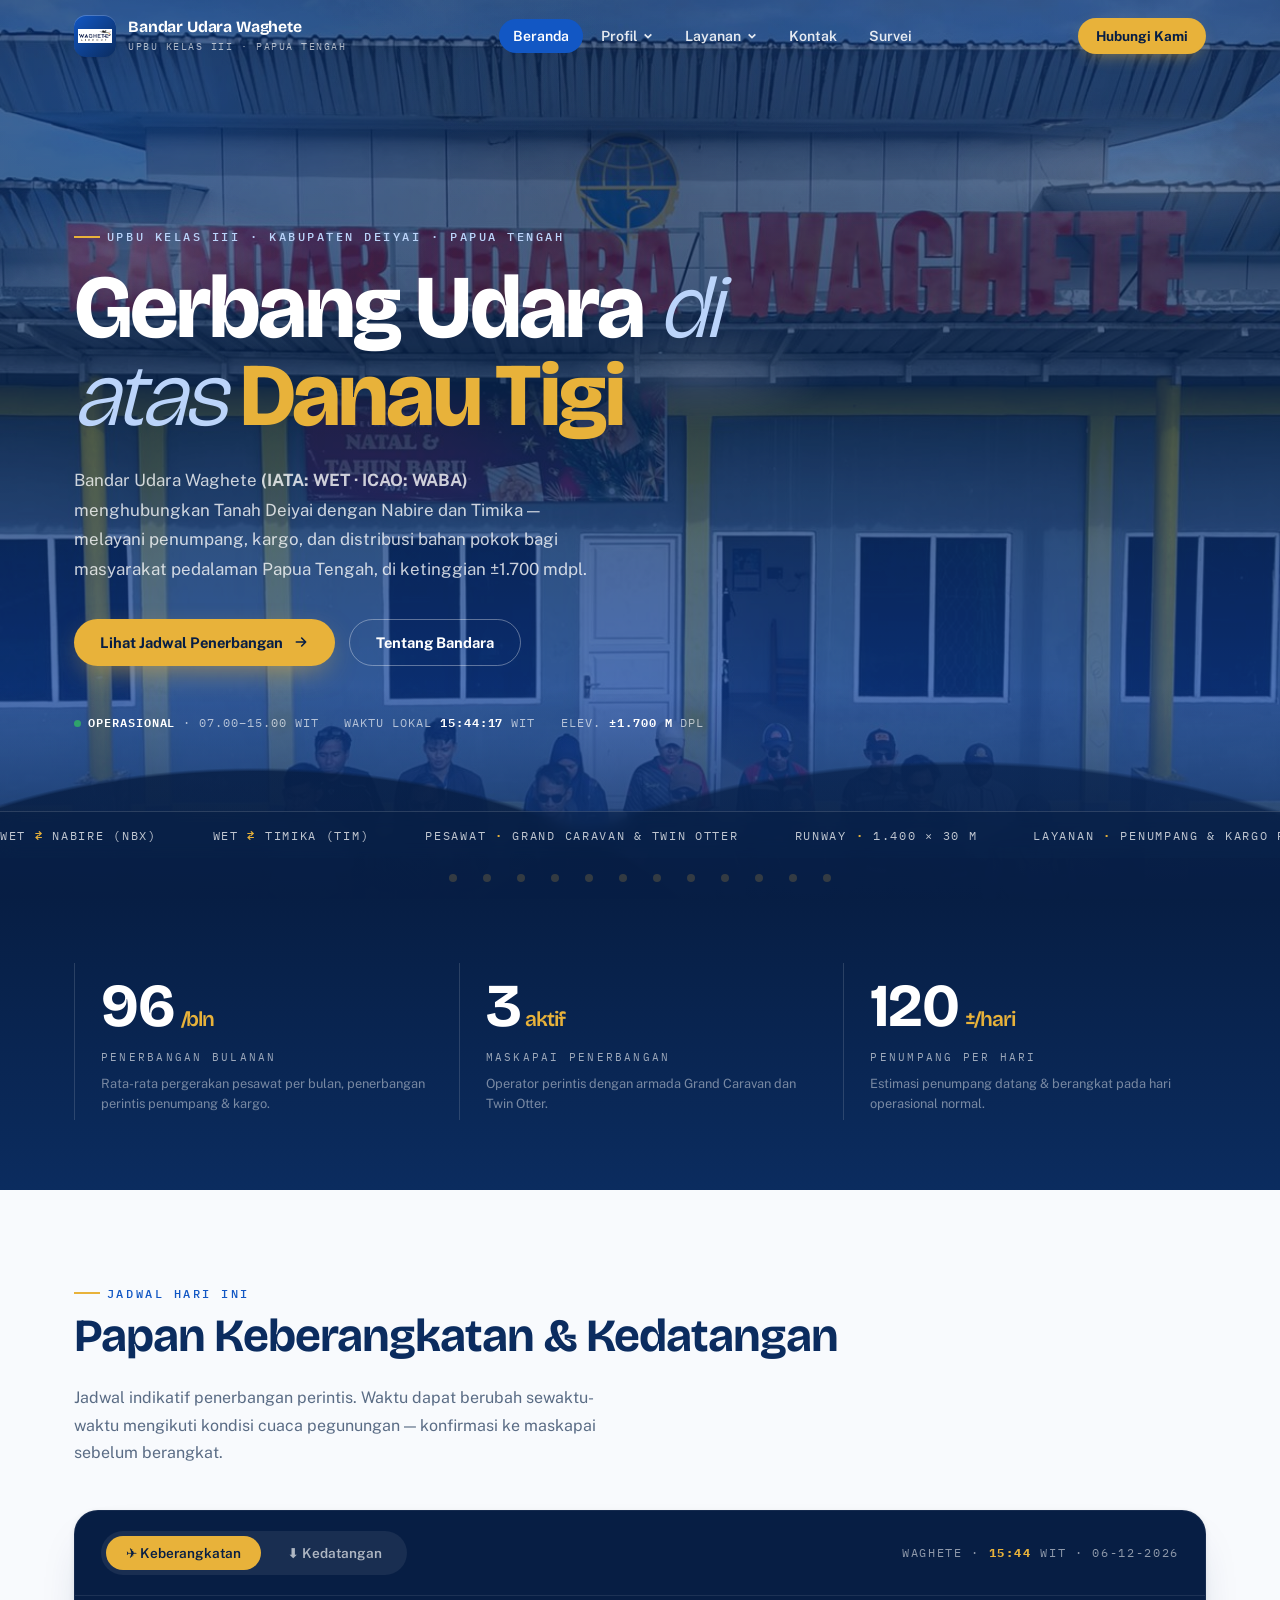
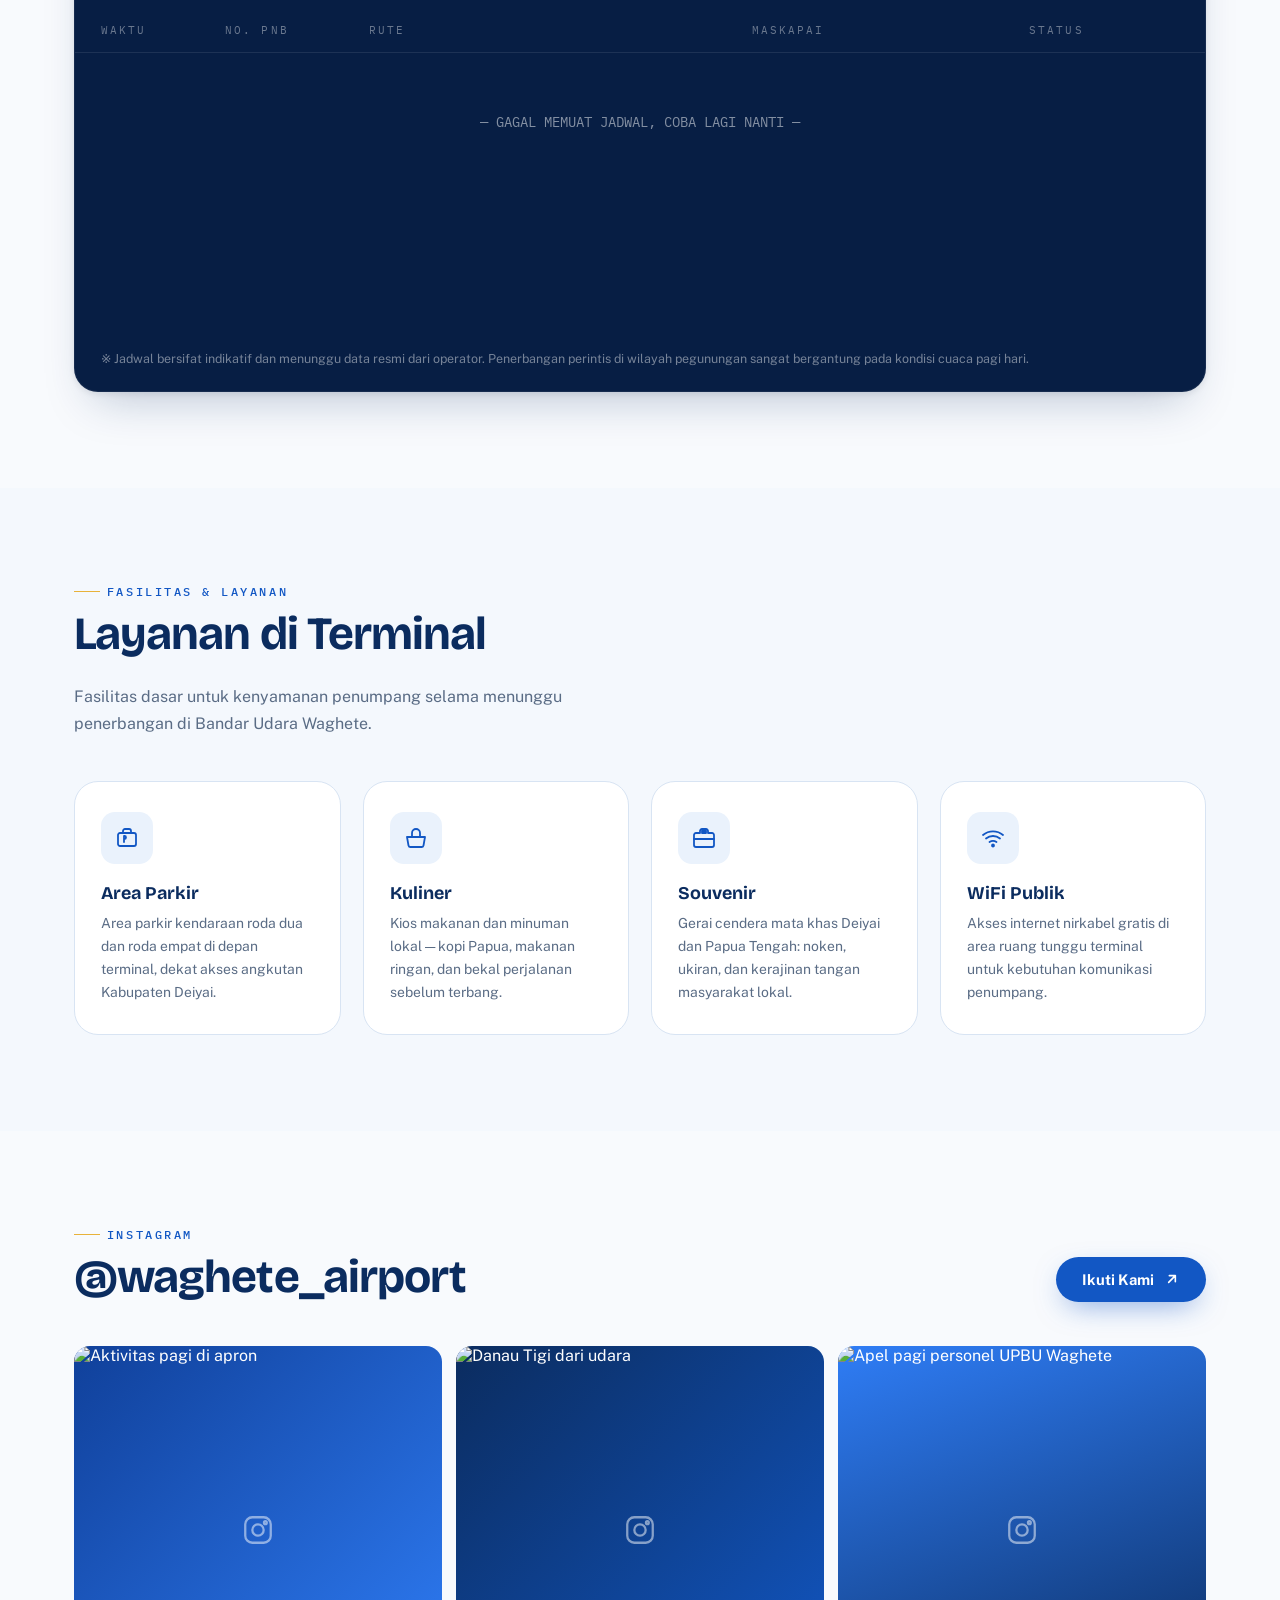
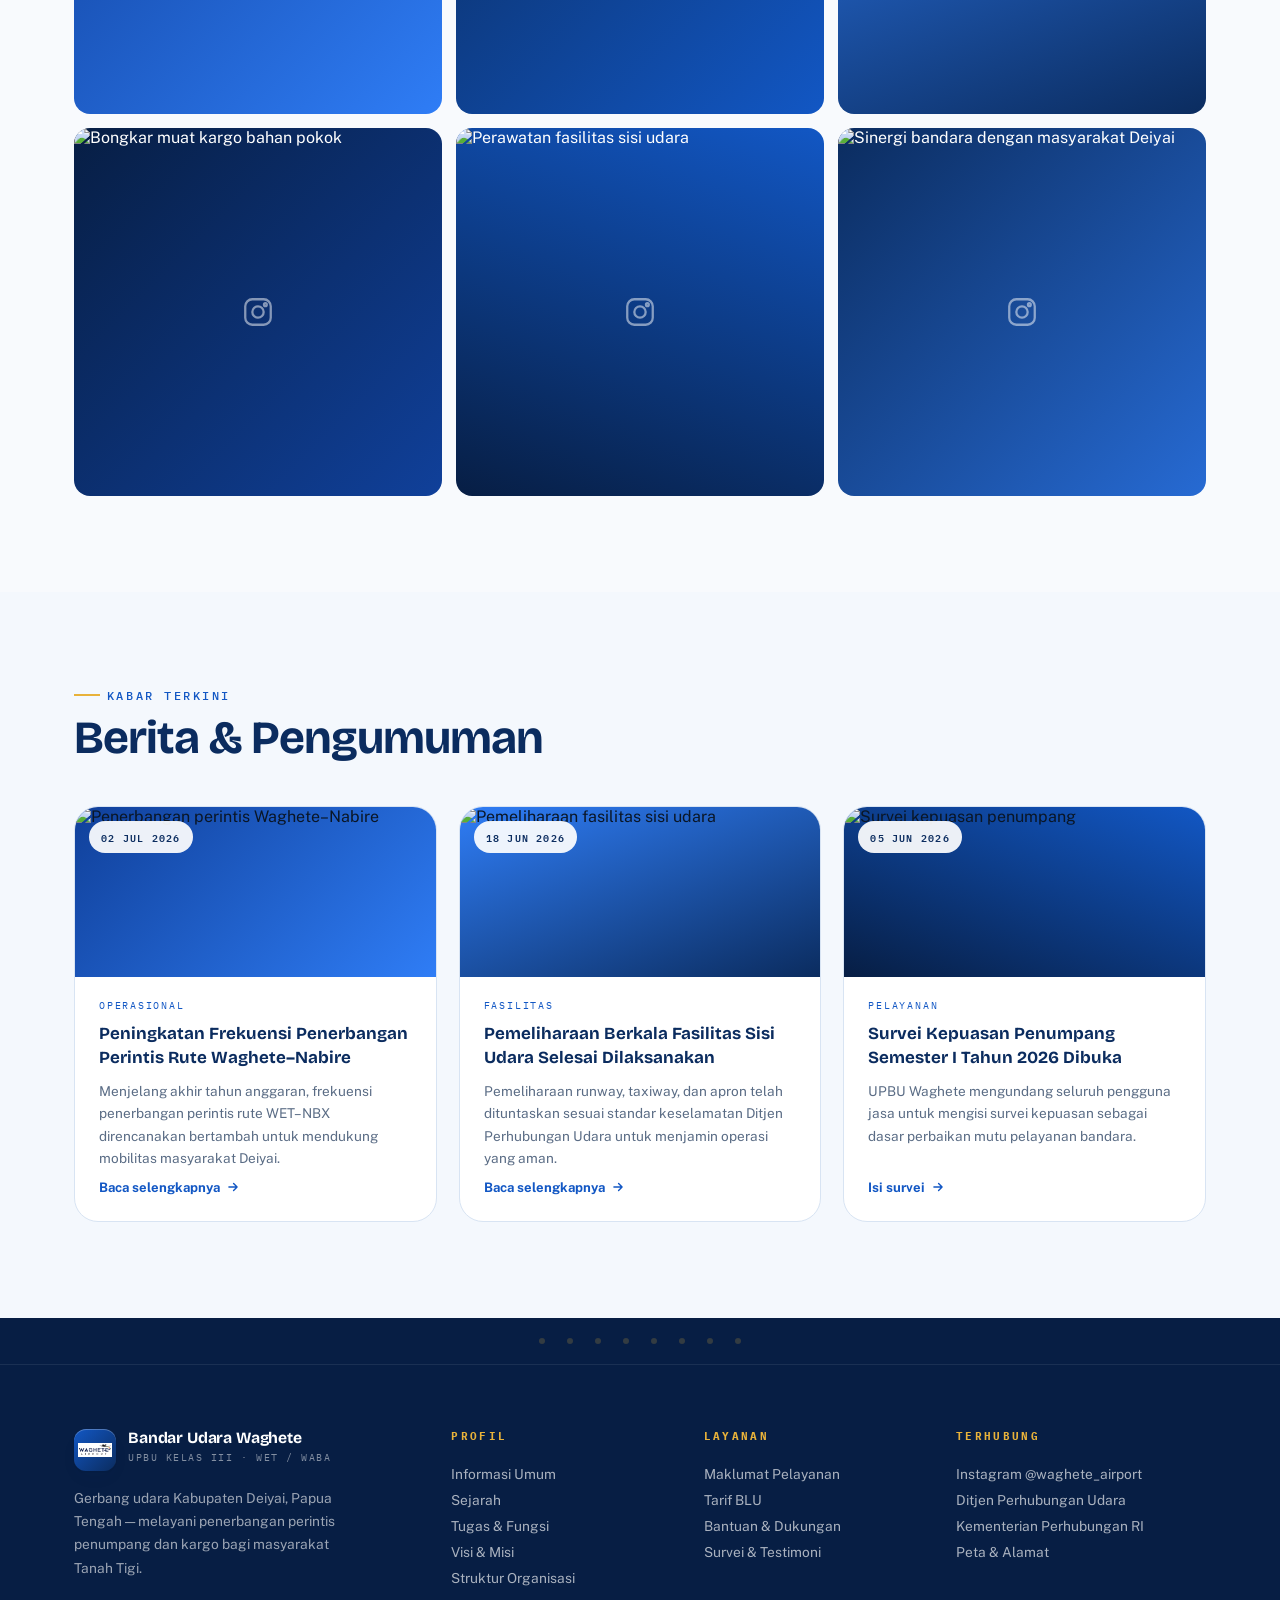
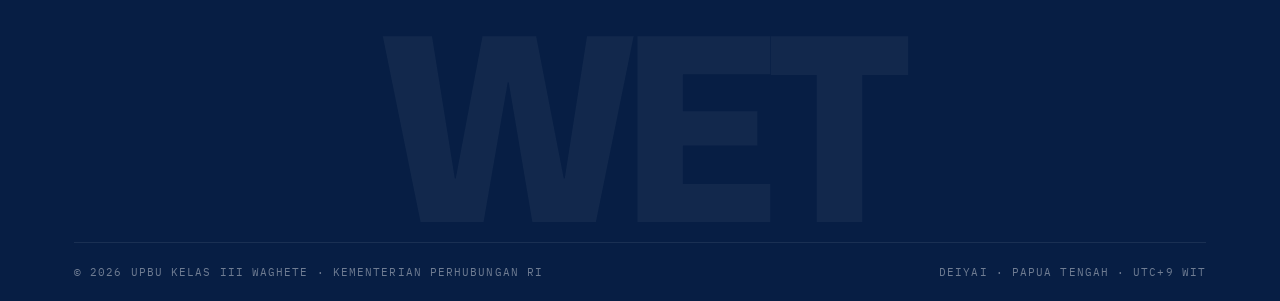
==== commit 7851ec80: "update 3" ====
--- a/index.html
+++ b/index.html
@@ -2285,7 +2285,7 @@
           <span class="brand-mark">
             <img
               src="assets/waghete-logo.png"
-              alt="Logo Bandar Udara Waghete"
+              alt="Logo Bandar Udara Waghete test"
             />
           </span>
           <span class="brand-text">
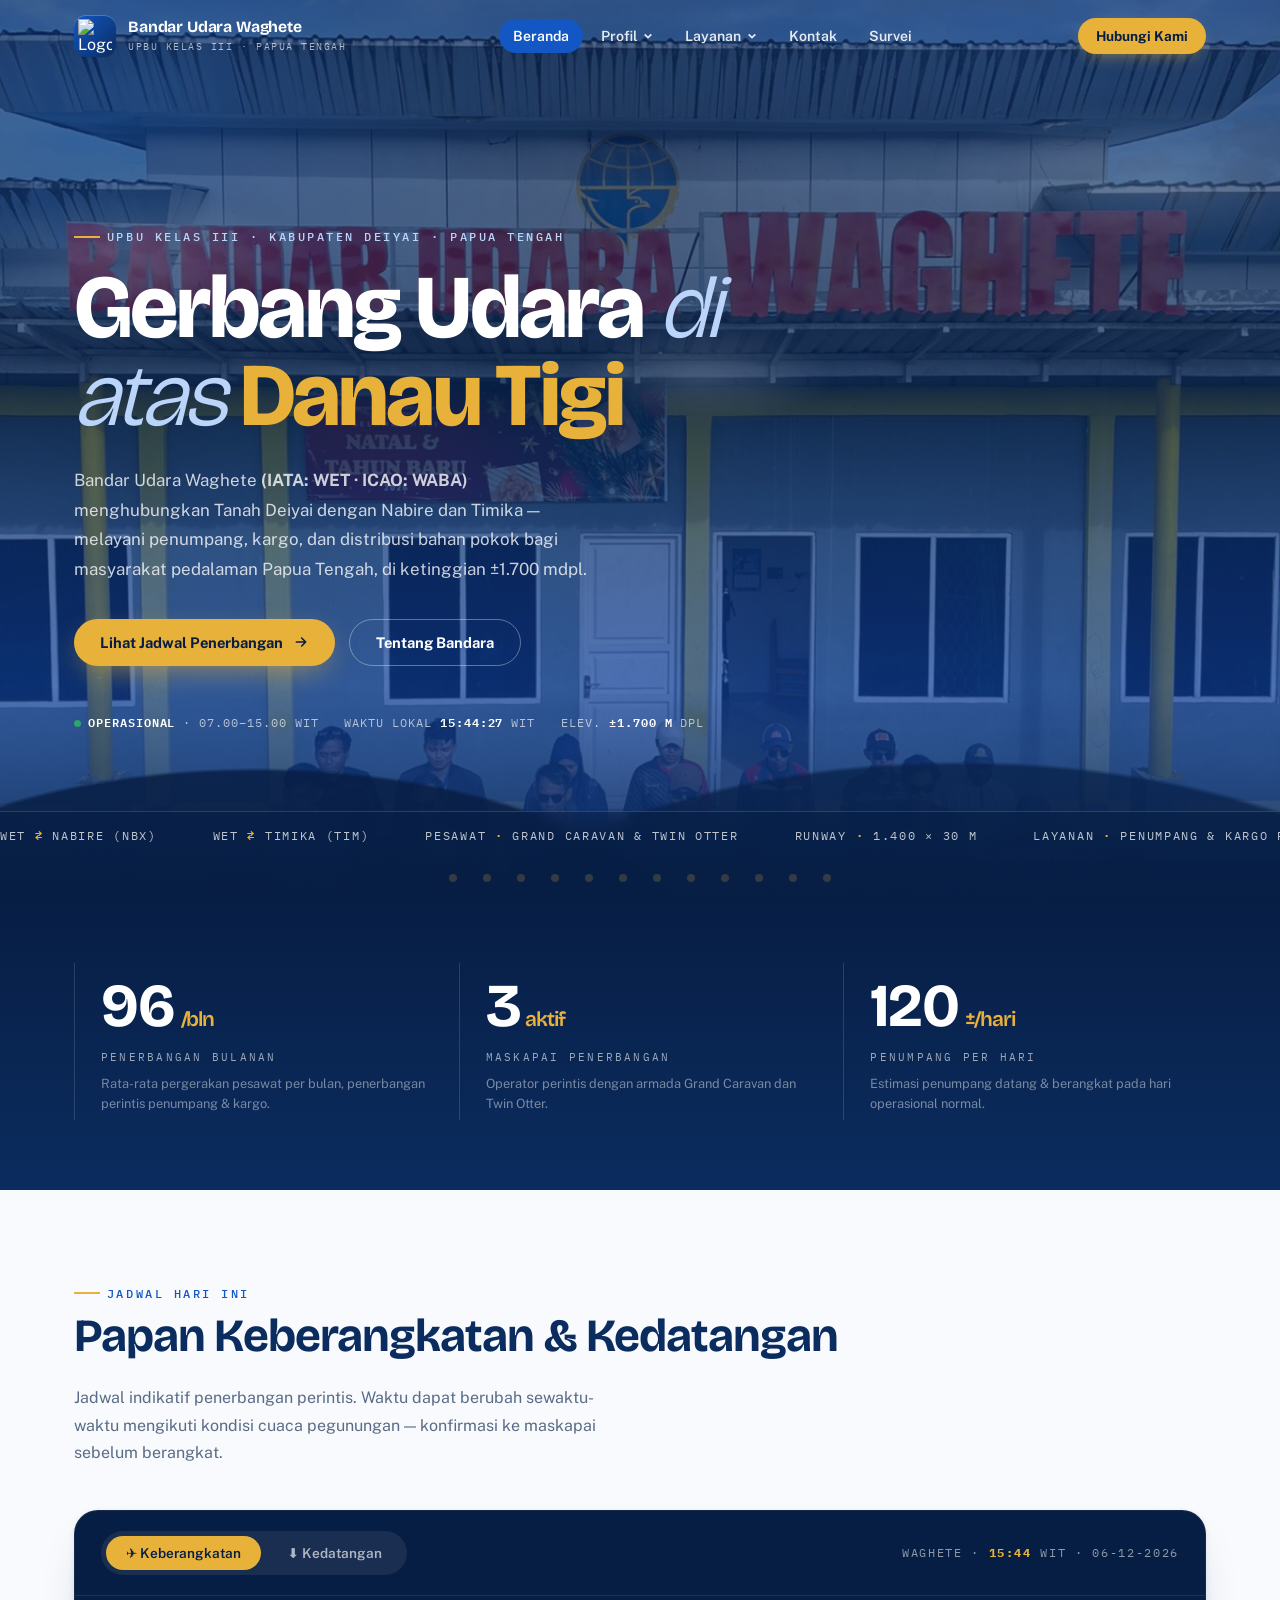
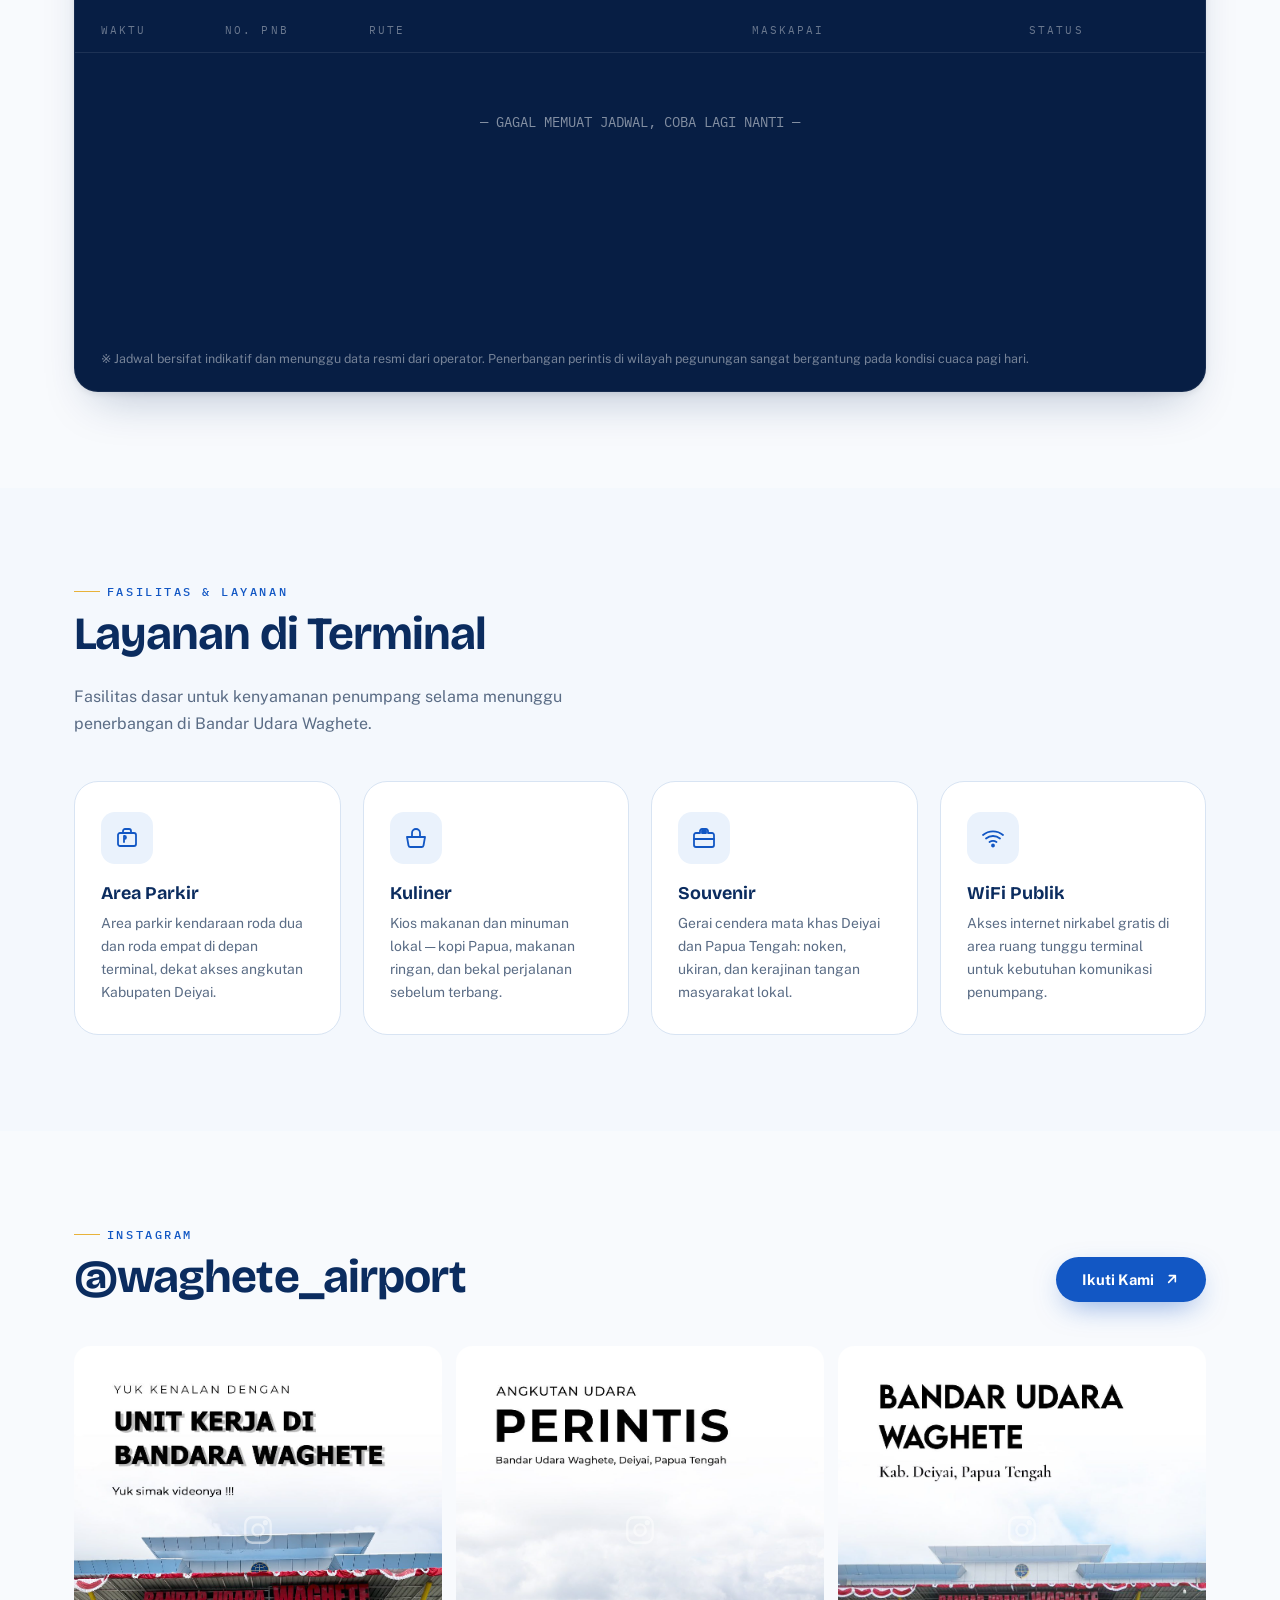
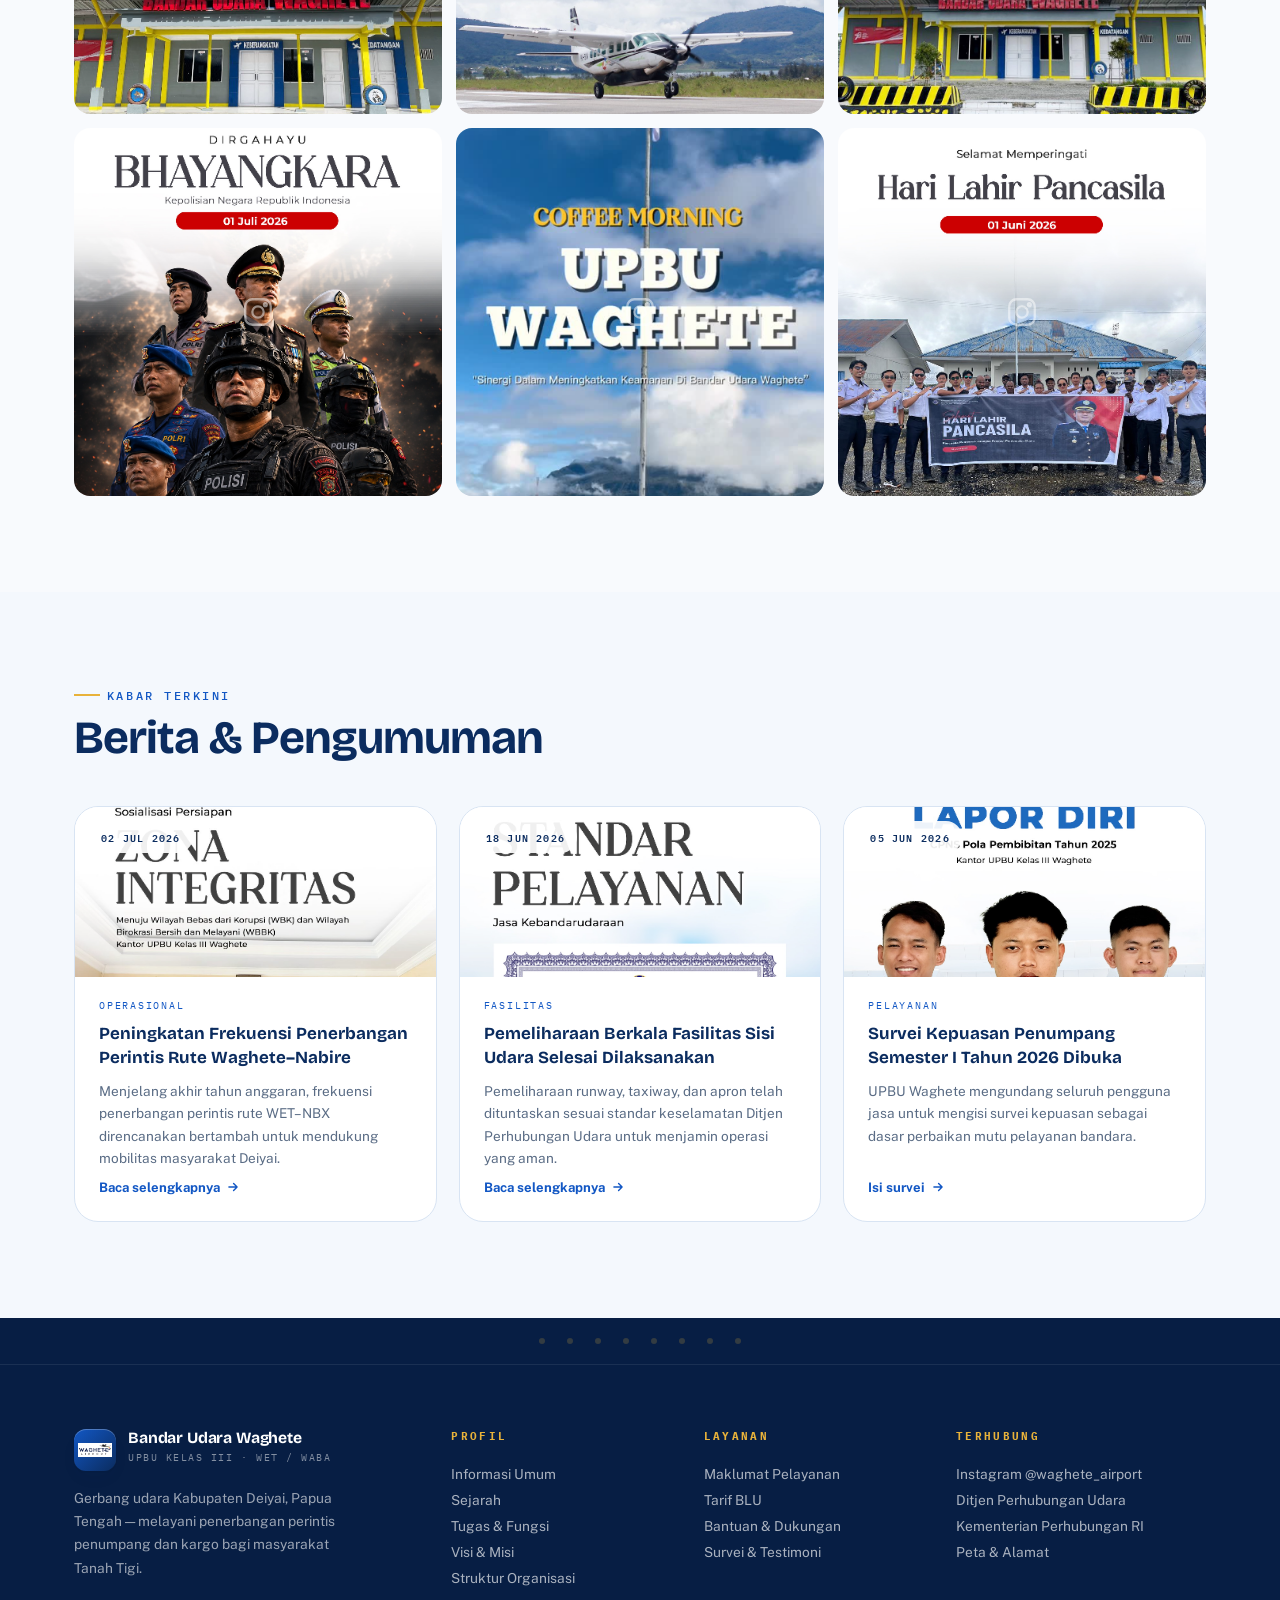
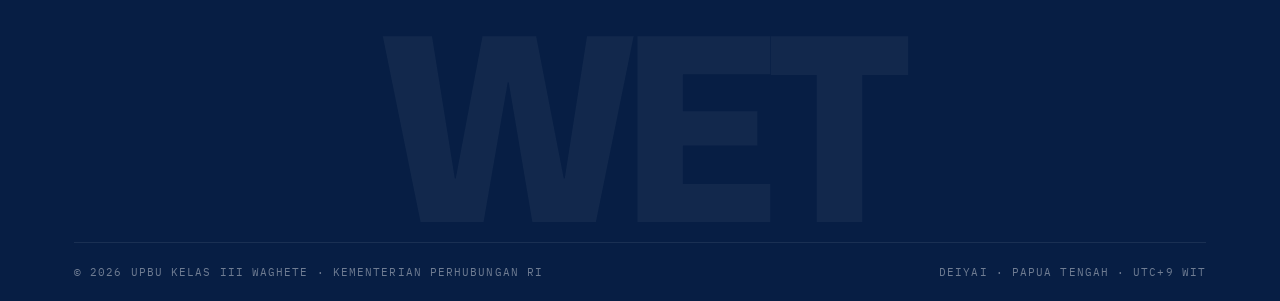
==== commit aef5c210: "update 6" ====
--- a/index.html
+++ b/index.html
@@ -2284,7 +2284,7 @@
         <a href="#/beranda" class="brand">
           <span class="brand-mark">
             <img
-              src="assets/waghete-logo.png"
+              src="assets/waghete-logo.PNG"
               alt="Logo Bandar Udara Waghete test"
             />
           </span>
@@ -2707,7 +2707,7 @@
               >
                 <span class="bg ig-b1"
                   ><img
-                    src="assets/instagram-1.png"
+                    src="assets/instagram-1.PNG"
                     alt="Aktivitas pagi di apron"
                 /></span>
                 <svg
@@ -2737,7 +2737,7 @@
               >
                 <span class="bg ig-b2"
                   ><img
-                    src="assets/instagram-2.png"
+                    src="assets/instagram-2.PNG"
                     alt="Danau Tigi dari udara"
                 /></span>
                 <svg
@@ -2767,7 +2767,7 @@
               >
                 <span class="bg ig-b3"
                   ><img
-                    src="assets/instagram-3.png"
+                    src="assets/instagram-3.PNG"
                     alt="Apel pagi personel UPBU Waghete"
                 /></span>
                 <svg
@@ -2796,7 +2796,7 @@
               >
                 <span class="bg ig-b4"
                   ><img
-                    src="assets/instagram-4.png"
+                    src="assets/instagram-4.PNG"
                     alt="Bongkar muat kargo bahan pokok"
                 /></span>
                 <svg
@@ -2826,7 +2826,7 @@
               >
                 <span class="bg ig-b5"
                   ><img
-                    src="assets/instagram-5.png"
+                    src="assets/instagram-5.PNG"
                     alt="Perawatan fasilitas sisi udara"
                 /></span>
                 <svg
@@ -2856,7 +2856,7 @@
               >
                 <span class="bg ig-b6"
                   ><img
-                    src="assets/instagram-6.png"
+                    src="assets/instagram-6.PNG"
                     alt="Sinergi bandara dengan masyarakat Deiyai"
                 /></span>
                 <svg
@@ -2893,7 +2893,7 @@
                 <div class="news-thumb">
                   <span class="bg ig-b1"
                     ><img
-                      src="assets/news-1.png"
+                      src="assets/news-1.PNG"
                       alt="Penerbangan perintis Waghete–Nabire" /></span
                   ><span class="date">02 JUL 2026</span>
                 </div>
@@ -2926,7 +2926,7 @@
                 <div class="news-thumb">
                   <span class="bg ig-b3"
                     ><img
-                      src="assets/news-2.png"
+                      src="assets/news-2.PNG"
                       alt="Pemeliharaan fasilitas sisi udara" /></span
                   ><span class="date">18 JUN 2026</span>
                 </div>
@@ -2959,7 +2959,7 @@
                 <div class="news-thumb">
                   <span class="bg ig-b5"
                     ><img
-                      src="assets/news-3.png"
+                      src="assets/news-3.PNG"
                       alt="Survei kepuasan penumpang" /></span
                   ><span class="date">05 JUN 2026</span>
                 </div>
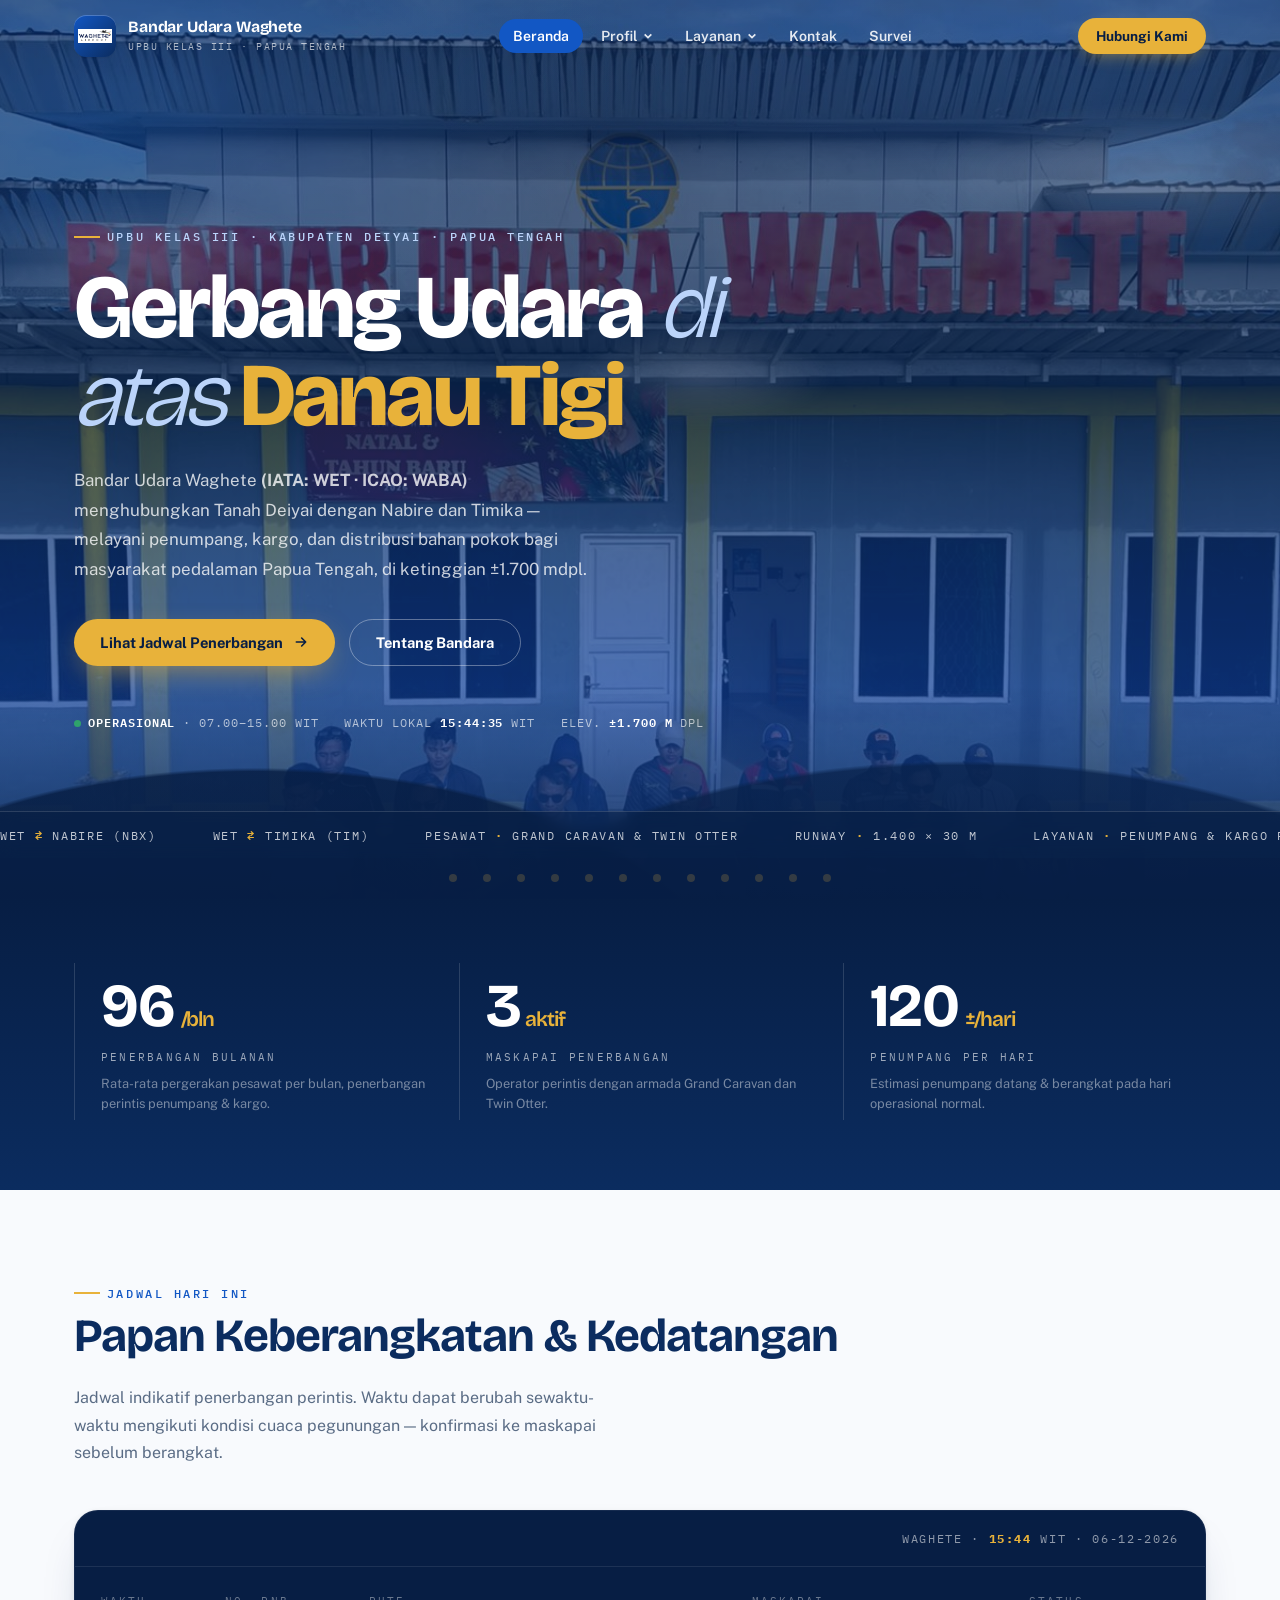
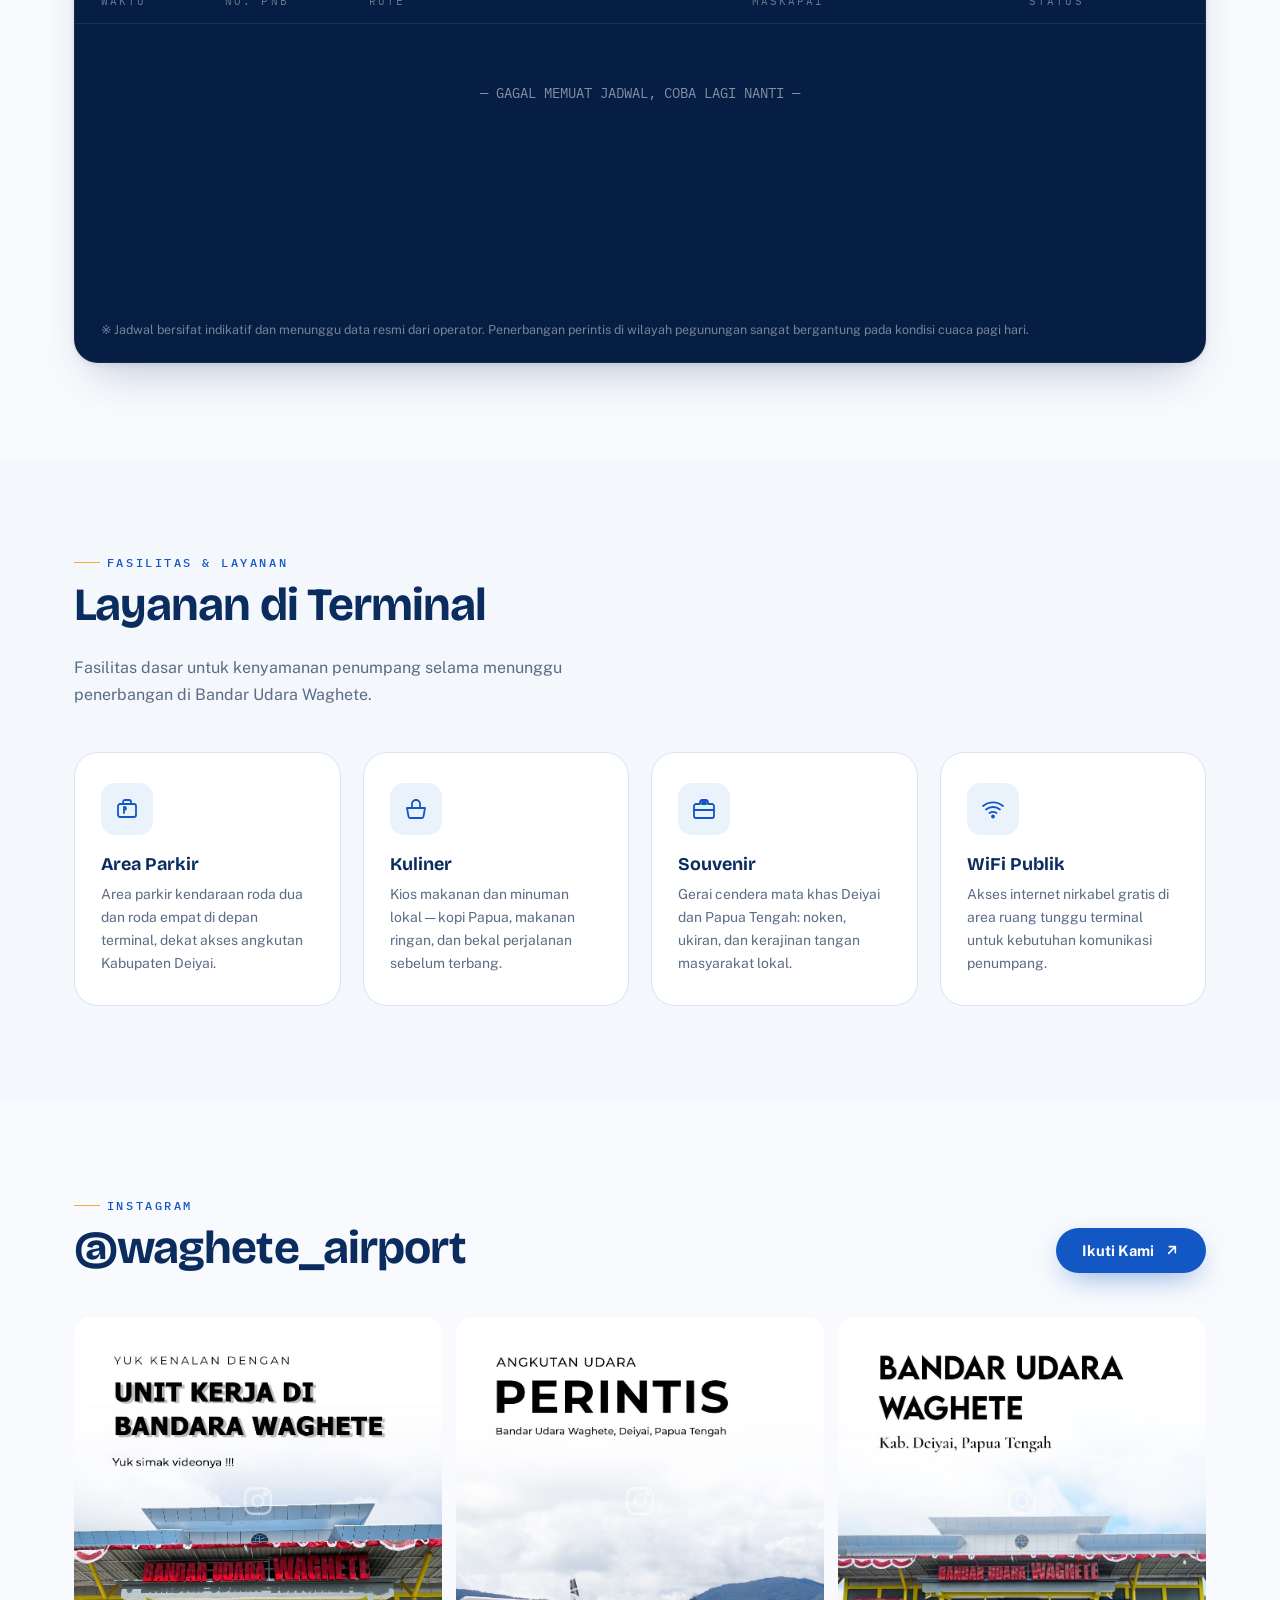
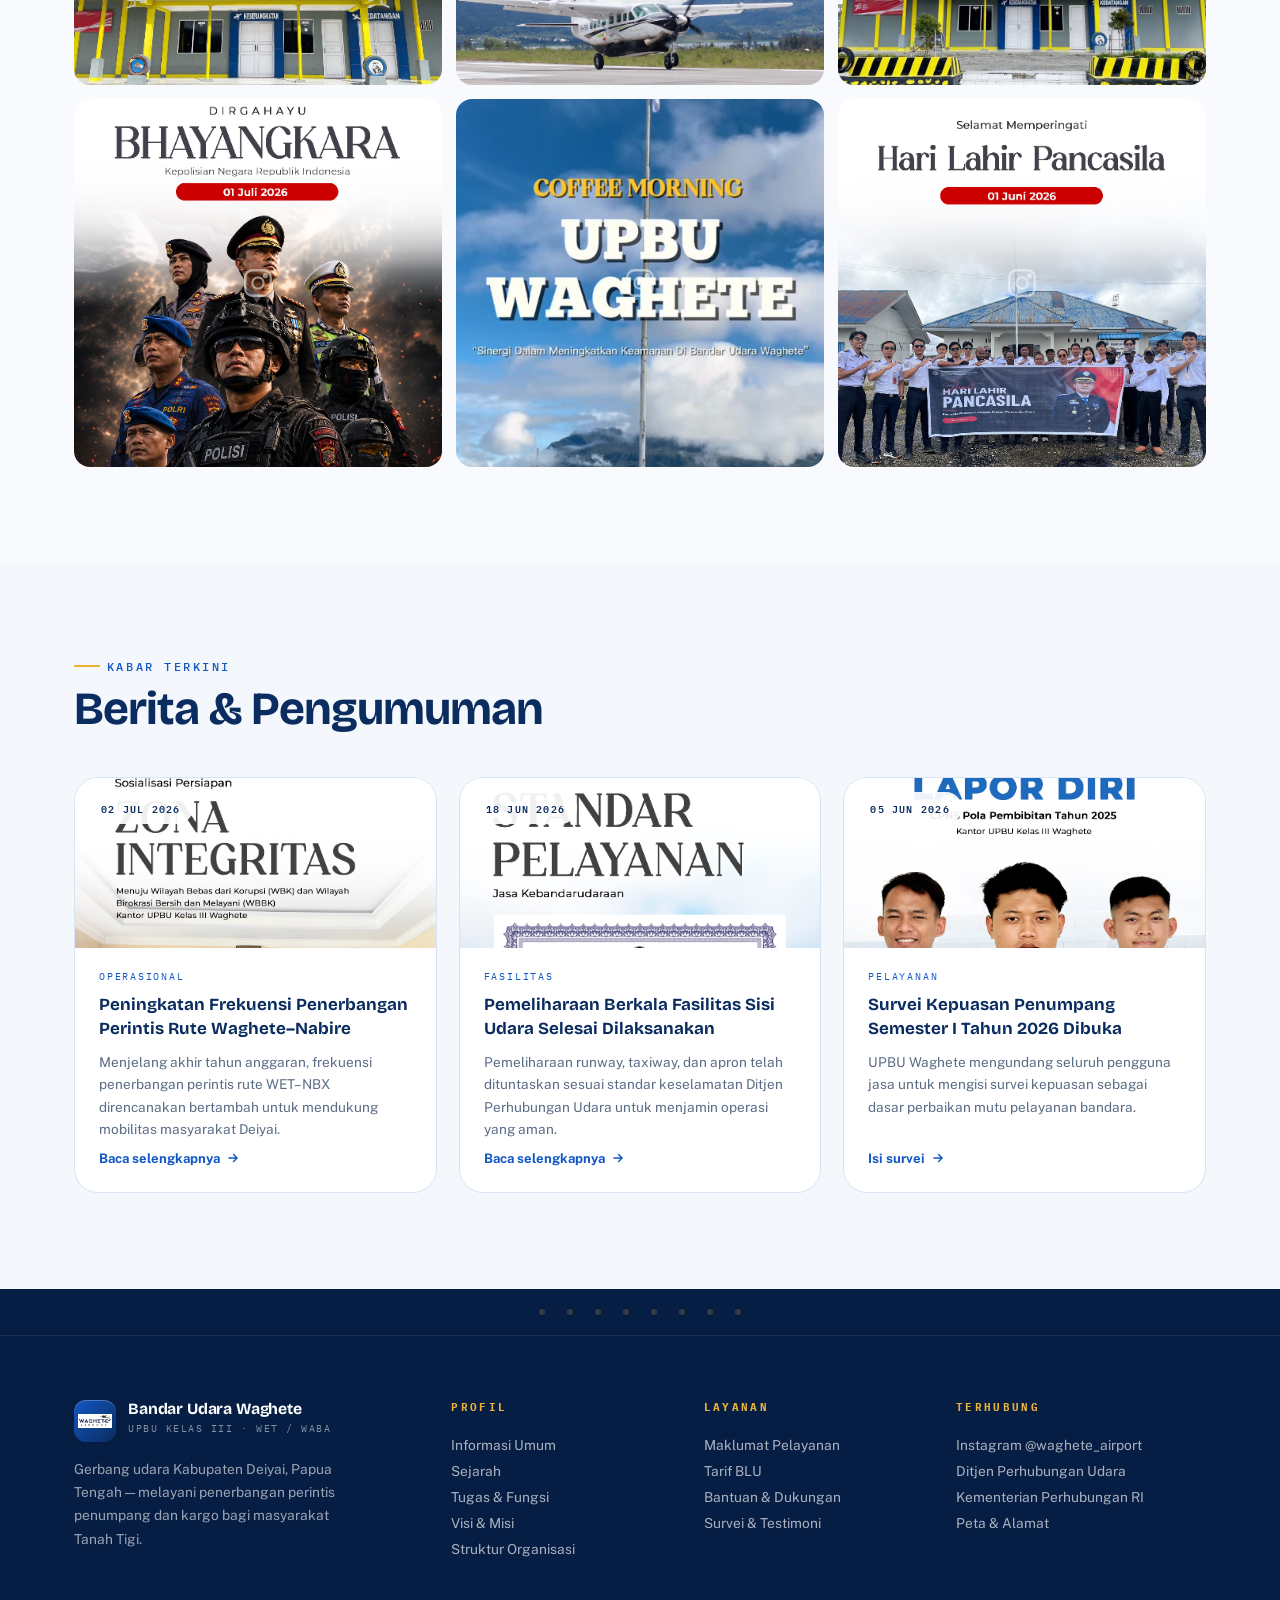
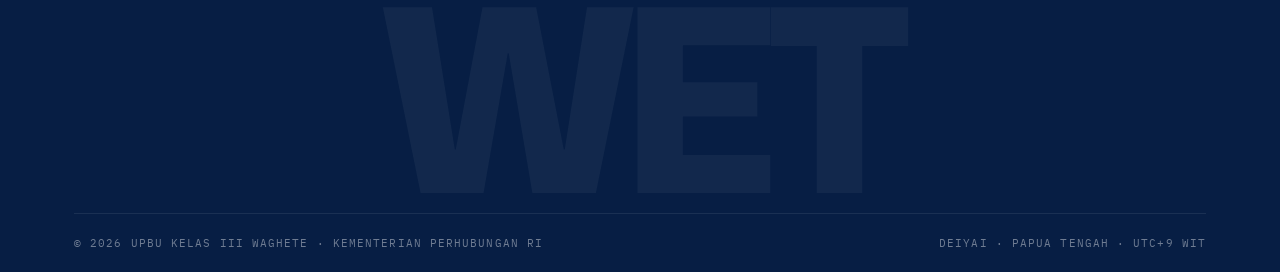
==== commit e4a647ba: "update 8" ====
--- a/index.html
+++ b/index.html
@@ -969,30 +969,11 @@
       .board-top {
         display: flex;
         align-items: center;
-        justify-content: space-between;
+        justify-content: flex-end;
         gap: 16px;
         padding: 20px 26px;
         border-bottom: 1px solid rgba(255, 255, 255, 0.09);
         flex-wrap: wrap;
-      }
-      .board-tabs {
-        display: flex;
-        gap: 6px;
-        background: rgba(255, 255, 255, 0.07);
-        padding: 5px;
-        border-radius: 99px;
-      }
-      .board-tab {
-        padding: 9px 20px;
-        border-radius: 99px;
-        color: rgba(255, 255, 255, 0.65);
-        font-weight: 600;
-        font-size: 0.85rem;
-        transition: all 0.3s var(--ease-out);
-      }
-      .board-tab.active {
-        background: var(--gold);
-        color: var(--navy-900);
       }
       .board-clockline {
         font-family: var(--font-mono);
@@ -1078,6 +1059,16 @@
         color: #5cd69b;
         border: 1px solid rgba(47, 163, 107, 0.35);
       }
+      .chip.warn {
+        background: rgba(232, 178, 58, 0.15);
+        color: var(--gold);
+        border: 1px solid rgba(232, 178, 58, 0.4);
+      }
+      .chip.danger {
+        background: rgba(214, 69, 69, 0.15);
+        color: #ff8b8b;
+        border: 1px solid rgba(214, 69, 69, 0.4);
+      }
       .board-note {
         padding: 16px 26px 22px;
         font-size: 0.78rem;
@@ -1090,6 +1081,63 @@
         color: rgba(255, 255, 255, 0.5);
         font-family: var(--font-mono);
         font-size: 0.85rem;
+      }
+
+      /* ---------- QR schedule modal ---------- */
+      .qr-modal {
+        position: fixed;
+        inset: 0;
+        z-index: 500;
+        background: rgba(3, 12, 28, 0.72);
+        backdrop-filter: blur(4px);
+        display: flex;
+        align-items: center;
+        justify-content: center;
+        padding: 20px;
+      }
+      .qr-modal.hidden {
+        display: none;
+      }
+      .qr-modal-card {
+        width: 100%;
+        max-width: 640px;
+        max-height: 86vh;
+        overflow-y: auto;
+        background: var(--navy-900);
+        border-radius: var(--r-lg);
+        box-shadow: var(--shadow-2);
+        border: 1px solid rgba(255, 255, 255, 0.08);
+        color: #fff;
+      }
+      .qr-modal-head {
+        display: flex;
+        align-items: center;
+        justify-content: space-between;
+        gap: 12px;
+        padding: 20px 22px 4px;
+      }
+      .qr-modal-head h2 {
+        font-size: 1.05rem;
+        margin: 0;
+        color: #fff;
+      }
+      .qr-modal-close {
+        width: 34px;
+        height: 34px;
+        border-radius: 50%;
+        border: 1px solid rgba(255, 255, 255, 0.15);
+        background: rgba(255, 255, 255, 0.06);
+        color: #fff;
+        font-size: 1rem;
+        line-height: 1;
+        cursor: pointer;
+        flex: none;
+        transition: all 0.2s;
+      }
+      .qr-modal-close:hover {
+        background: var(--gold);
+        color: var(--navy-900);
+        border-color: var(--gold);
       }
 
       /* ---------- service cards ---------- */
@@ -2278,13 +2326,35 @@
     </style>
   </head>
   <body>
+    <!-- ============ QR SCHEDULE MODAL ============ -->
+    <div class="qr-modal hidden" id="qrModal">
+      <div class="qr-modal-card">
+        <div class="qr-modal-head">
+          <h2>Jadwal Hari Ini</h2>
+          <button class="qr-modal-close" id="qrModalClose" aria-label="Tutup">
+            ✕
+          </button>
+        </div>
+        <div class="board-clockline" style="padding: 0 22px 14px">
+          WAGHETE · <b id="qrModalClock">--:--</b> WIT ·
+          <span id="qrModalDate">--</span>
+        </div>
+        <div class="board-head">
+          <span>Waktu</span><span class="h-fl">No. Pnb</span
+          ><span>Rute</span><span class="h-air">Maskapai</span
+          ><span>Status</span>
+        </div>
+        <div class="board-rows" id="qrModalRows"></div>
+      </div>
+    </div>
+
     <!-- ============ NAV ============ -->
     <nav class="nav on-hero" id="nav">
       <div class="nav-inner">
         <a href="#/beranda" class="brand">
           <span class="brand-mark">
             <img
-              src="assets/waghete-logo.PNG"
+              src="assets/waghete-logo.png"
               alt="Logo Bandar Udara Waghete test"
             />
           </span>
@@ -2537,12 +2607,6 @@
 
             <div class="board-shell reveal" data-d="1">
               <div class="board-top">
-                <div class="board-tabs">
-                  <button class="board-tab active" data-dir="dep">
-                    ✈ Keberangkatan
-                  </button>
-                  <button class="board-tab" data-dir="arr">⬇ Kedatangan</button>
-                </div>
                 <div class="board-clockline">
                   WAGHETE · <b id="boardClock">--:--</b> WIT ·
                   <span id="boardDate">--</span>
@@ -4088,8 +4152,10 @@
         const hms = `${p(now.getHours())}:${p(now.getMinutes())}:${p(now.getSeconds())}`;
         const el1 = document.getElementById("clock");
         const el2 = document.getElementById("boardClock");
+        const el3 = document.getElementById("qrModalClock");
         if (el1) el1.textContent = hms;
         if (el2) el2.textContent = hms.slice(0, 5);
+        if (el3) el3.textContent = hms.slice(0, 5);
       }
       setInterval(tick, 1000);
       tick();
@@ -4125,11 +4191,13 @@
       const SUPABASE_ANON_KEY =
         "eyJhbGciOiJIUzI1NiIsInR5cCI6IkpXVCJ9.eyJpc3MiOiJzdXBhYmFzZSIsInJlZiI6ImRkcG1mY3Bva3hkeGRydXNycnhiIiwicm9sZSI6ImFub24iLCJpYXQiOjE3ODM5NDY0MTYsImV4cCI6MjA5OTUyMjQxNn0.cVk25HV3nbWHs9WZdvS3P-YmuG7ANwvIZmQ3eBNCojE"; // TODO: ganti dengan anon public key
 
-      let boardDir = "dep";
       let todaySchedule = [];
 
       const rowsEl = document.getElementById("boardRows");
       const dateEl = document.getElementById("boardDate");
+      const qrRowsEl = document.getElementById("qrModalRows");
+      const qrDateEl = document.getElementById("qrModalDate");
+      const qrModalEl = document.getElementById("qrModal");
 
       function witToday() {
         return new Date(
@@ -4144,8 +4212,10 @@
 
       async function loadSchedule() {
         const today = todayISO();
-        if (dateEl) dateEl.textContent = today.split("-").reverse().join("-");
-        rowsEl.innerHTML = `<div class="board-empty">MEMUAT JADWAL…</div>`;
+        const dateLabel = today.split("-").reverse().join("-");
+        if (dateEl) dateEl.textContent = dateLabel;
+        if (qrDateEl) qrDateEl.textContent = dateLabel;
+        showMessage("MEMUAT JADWAL…");
         try {
           const url = `${SUPABASE_URL}/rest/v1/flight_schedule?flight_date=eq.${today}&order=time.asc`;
           const res = await fetch(url, {
@@ -4158,17 +4228,29 @@
           todaySchedule = await res.json();
           renderBoard();
         } catch (err) {
-          rowsEl.innerHTML = `<div class="board-empty">— GAGAL MEMUAT JADWAL, COBA LAGI NANTI —</div>`;
+          showMessage("— GAGAL MEMUAT JADWAL, COBA LAGI NANTI —");
         }
       }
 
+      function showMessage(msg) {
+        const html = `<div class="board-empty">${msg}</div>`;
+        if (rowsEl) rowsEl.innerHTML = html;
+        if (qrRowsEl) qrRowsEl.innerHTML = html;
+      }
+
+      function statusChipClass(status) {
+        const s = (status || "").toLowerCase();
+        if (s.includes("batal")) return "danger";
+        if (s.includes("delay") || s.includes("boarding")) return "warn";
+        return "ok";
+      }
+
       function renderBoard() {
-        const rows = todaySchedule.filter((r) => r.dir === boardDir);
-        if (!rows.length) {
-          rowsEl.innerHTML = `<div class="board-empty">— TIDAK ADA PENERBANGAN TERJADWAL PADA HARI INI —</div>`;
+        if (!todaySchedule.length) {
+          showMessage("— TIDAK ADA PENERBANGAN TERJADWAL PADA HARI INI —");
           return;
         }
-        rowsEl.innerHTML = rows
+        const html = todaySchedule
           .map(
             (
               r,
@@ -4178,20 +4260,22 @@
       <span class="flight">${r.flight_no}</span>
       <span class="route">${r.origin} <span class="arr">➔</span> ${r.destination}</span>
       <span class="airline">${r.airline}</span>
-      <span class="chip ok">${r.status}</span>
+      <span class="chip ${statusChipClass(r.status)}">${r.status}</span>
     </div>`,
           )
           .join("");
-      }
-      document.querySelectorAll(".board-tab").forEach((t) => {
-        t.addEventListener("click", () => {
-          document
-            .querySelectorAll(".board-tab")
-            .forEach((x) => x.classList.remove("active"));
-          t.classList.add("active");
-          boardDir = t.dataset.dir;
-          renderBoard();
-        });
+        if (rowsEl) rowsEl.innerHTML = html;
+        if (qrRowsEl) qrRowsEl.innerHTML = html;
+      }
+
+      /* QR scan entry point: e.g. https://yourdomain/?jadwal=1 opens
+         straight into the schedule modal; the landing page underneath
+         is revealed once the visitor closes it with the X button. */
+      if (new URLSearchParams(location.search).get("jadwal") === "1") {
+        qrModalEl.classList.remove("hidden");
+      }
+      document.getElementById("qrModalClose").addEventListener("click", () => {
+        qrModalEl.classList.add("hidden");
       });
       loadSchedule();
 
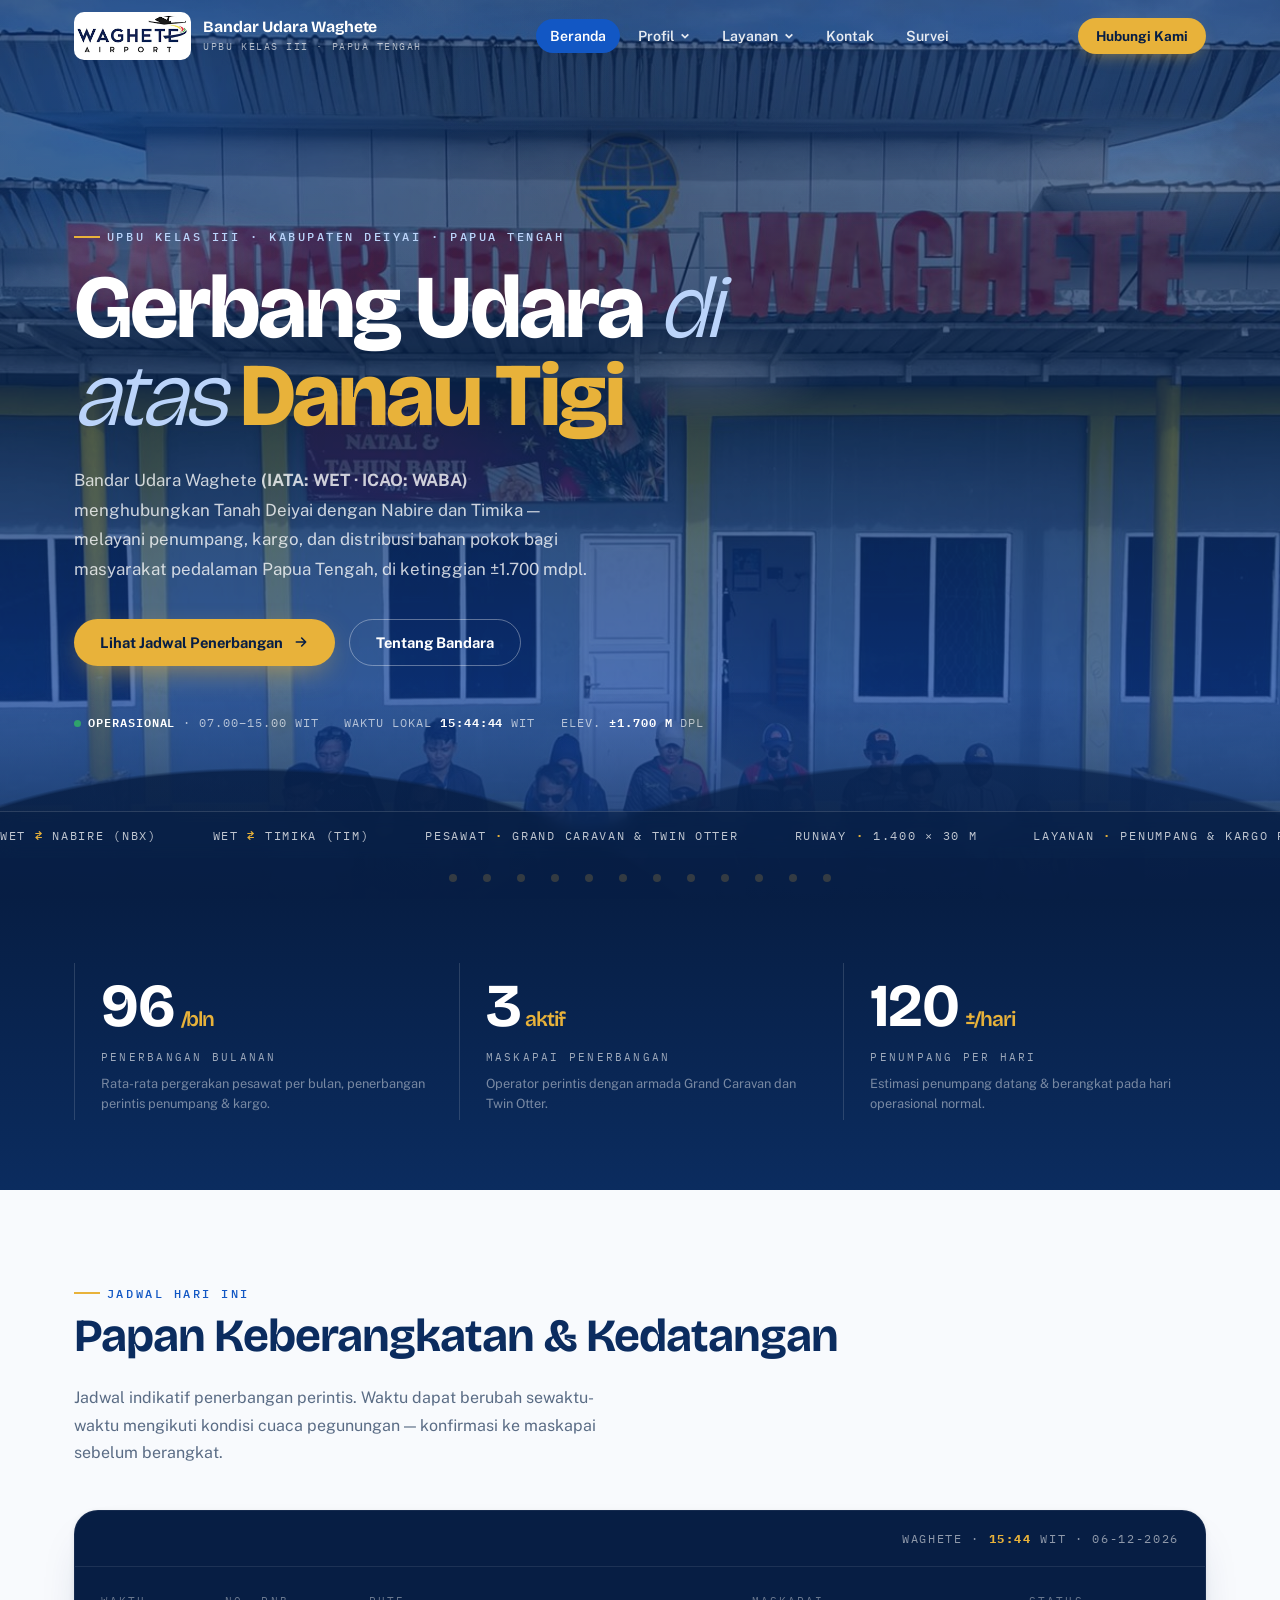
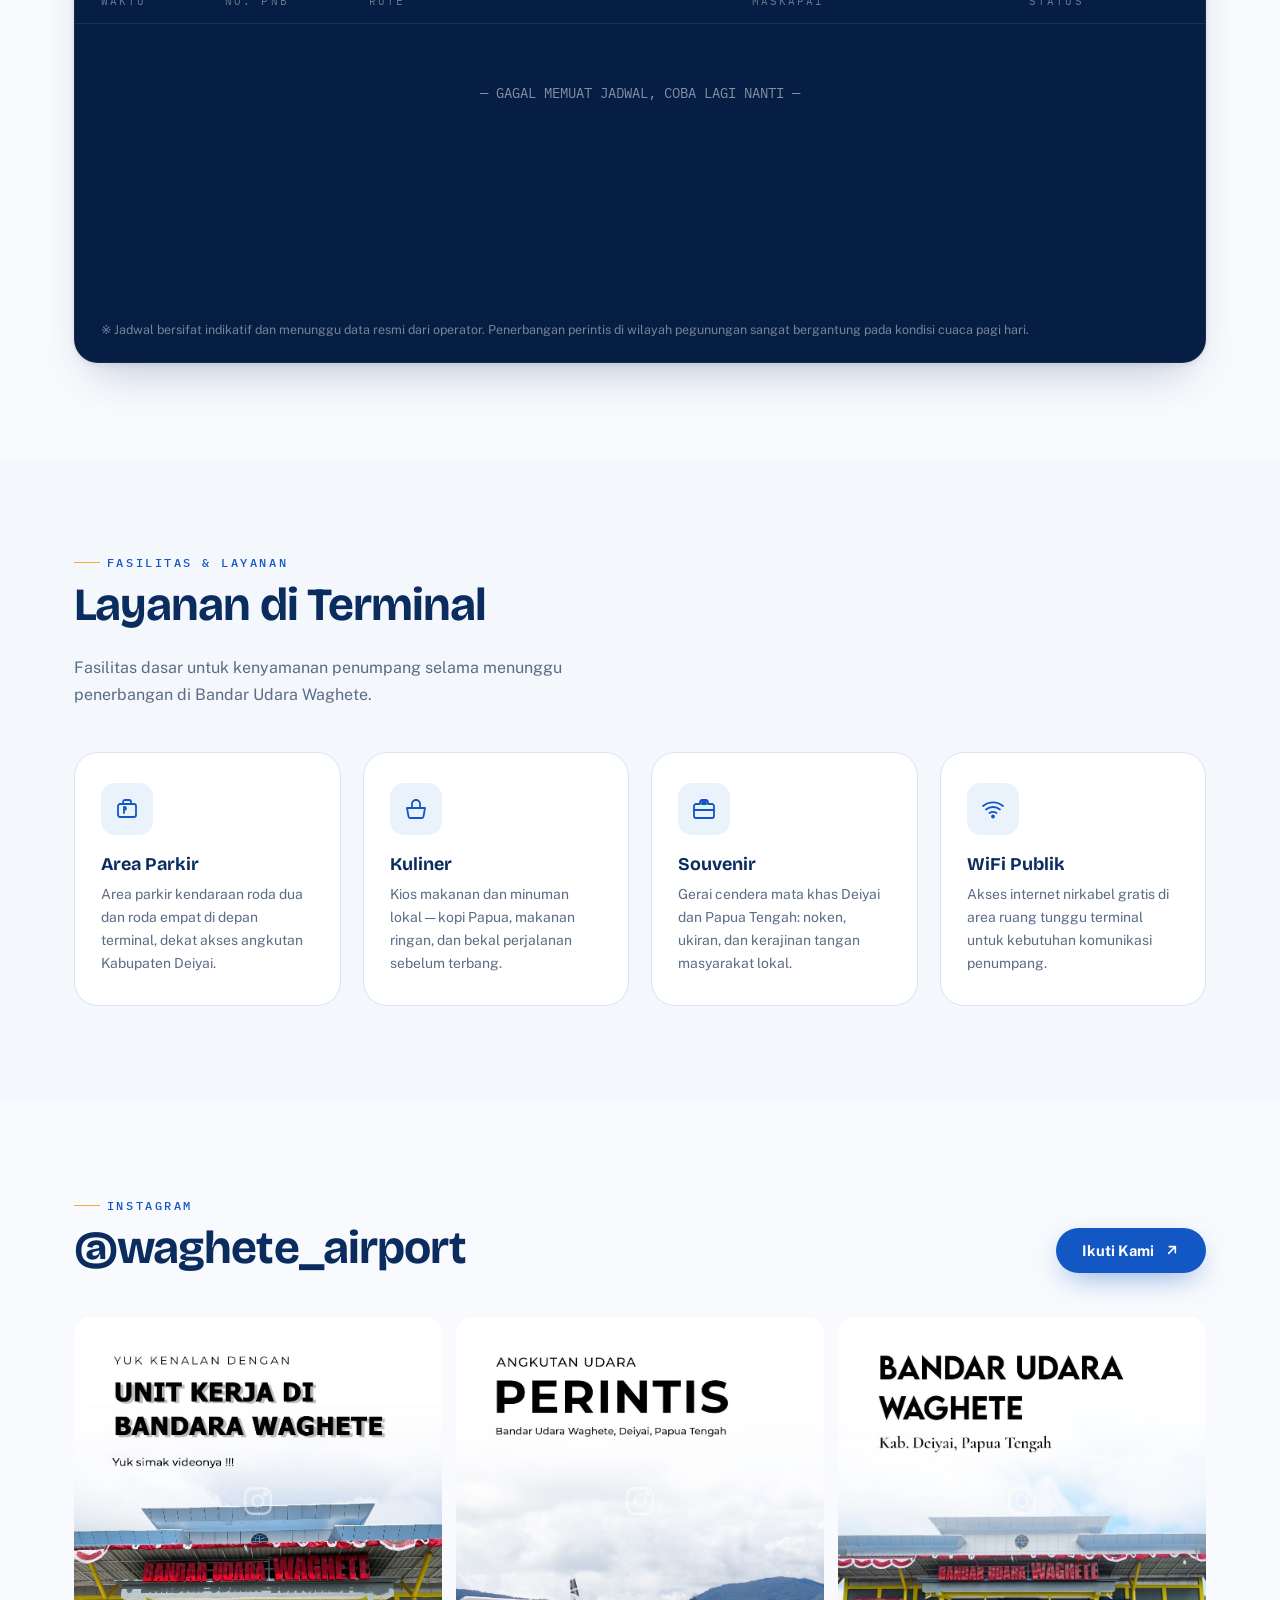
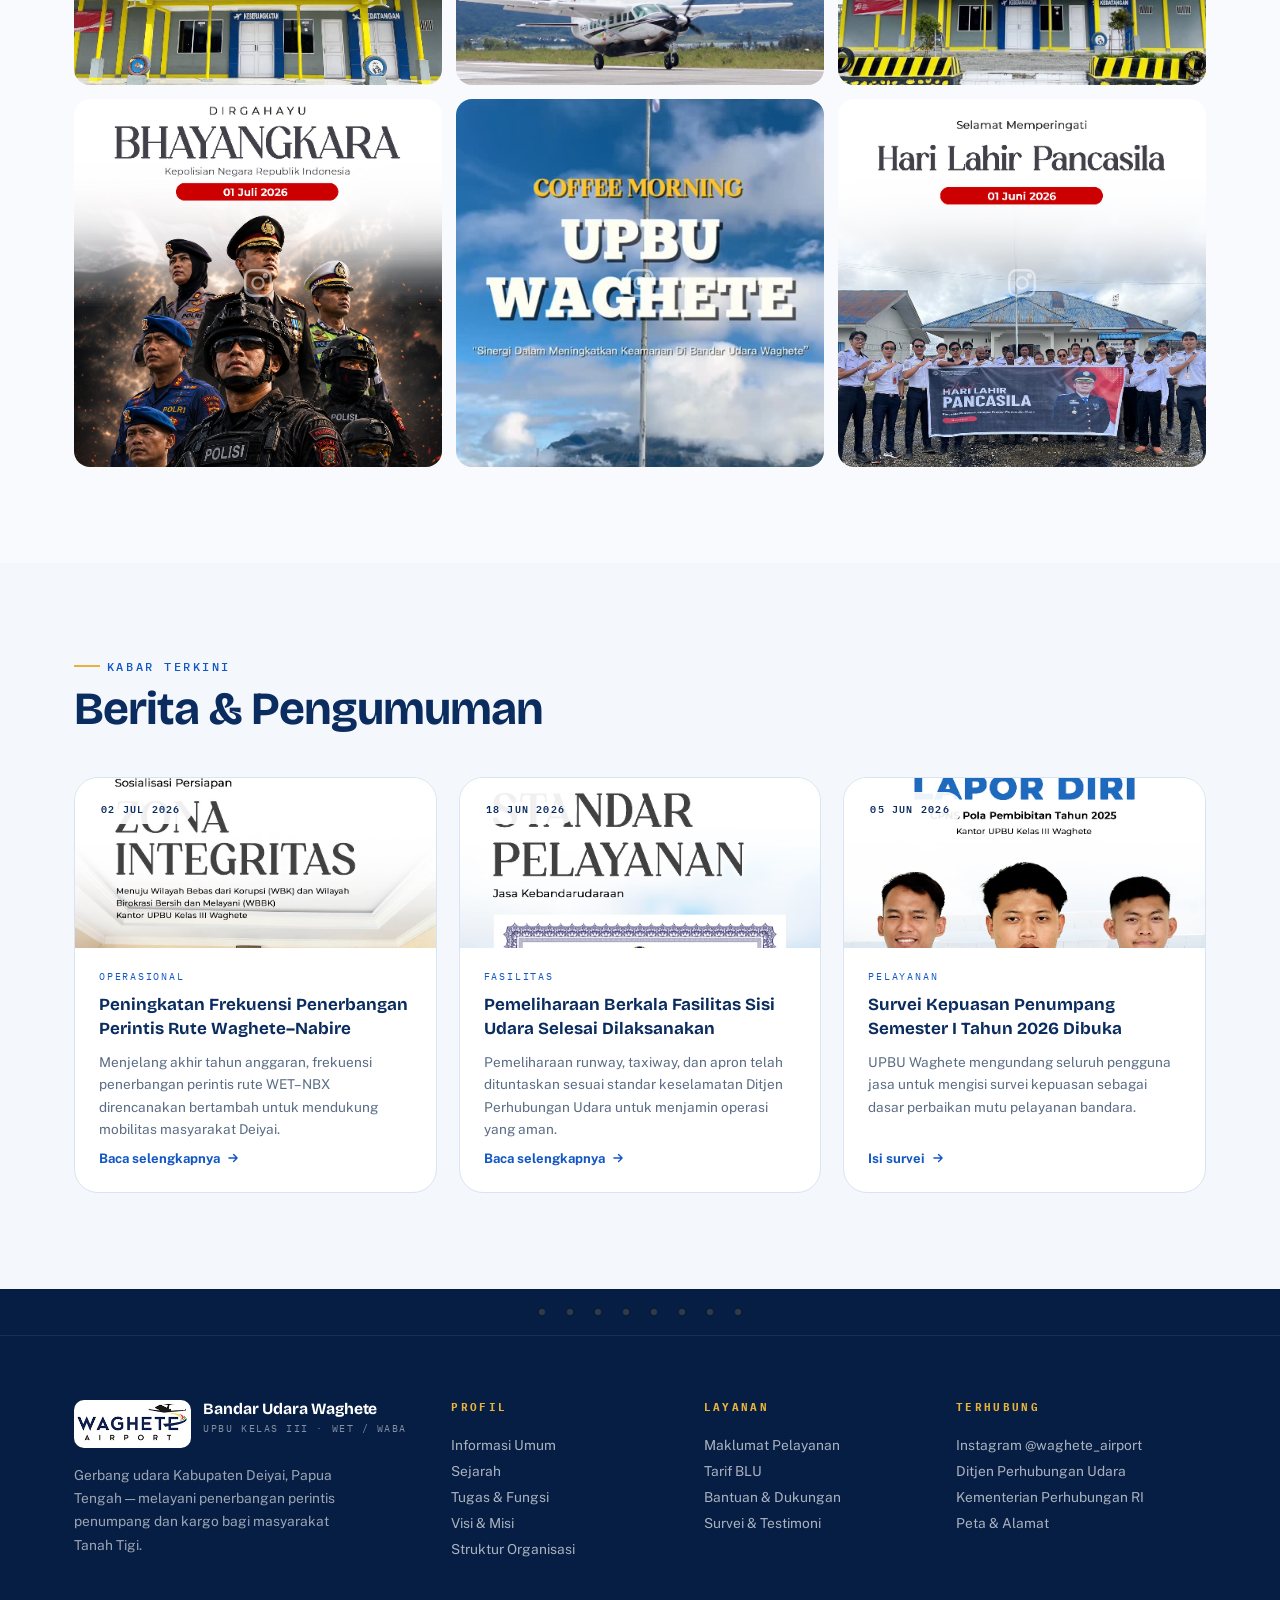
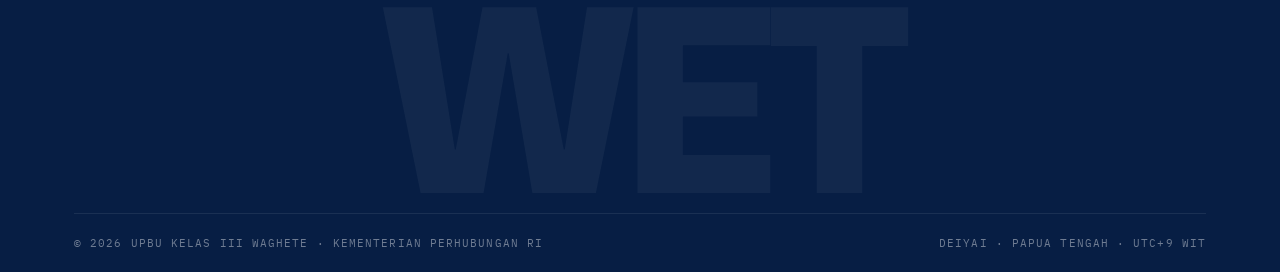
==== commit 7e3bb88e: "update 9" ====
--- a/index.html
+++ b/index.html
@@ -275,6 +275,21 @@
         width: 34px;
         height: 34px;
         object-fit: contain;
+      }
+      .nav-inner .brand-mark,
+      .foot-brand .brand-mark {
+        width: auto;
+        height: 48px;
+        background: none;
+        box-shadow: none;
+        border-radius: 0;
+      }
+      .nav-inner .brand-mark img,
+      .foot-brand .brand-mark img {
+        height: 48px;
+        width: auto;
+        border-radius: 10px;
+        object-fit: cover;
       }
       .brand-text {
         line-height: 1.15;
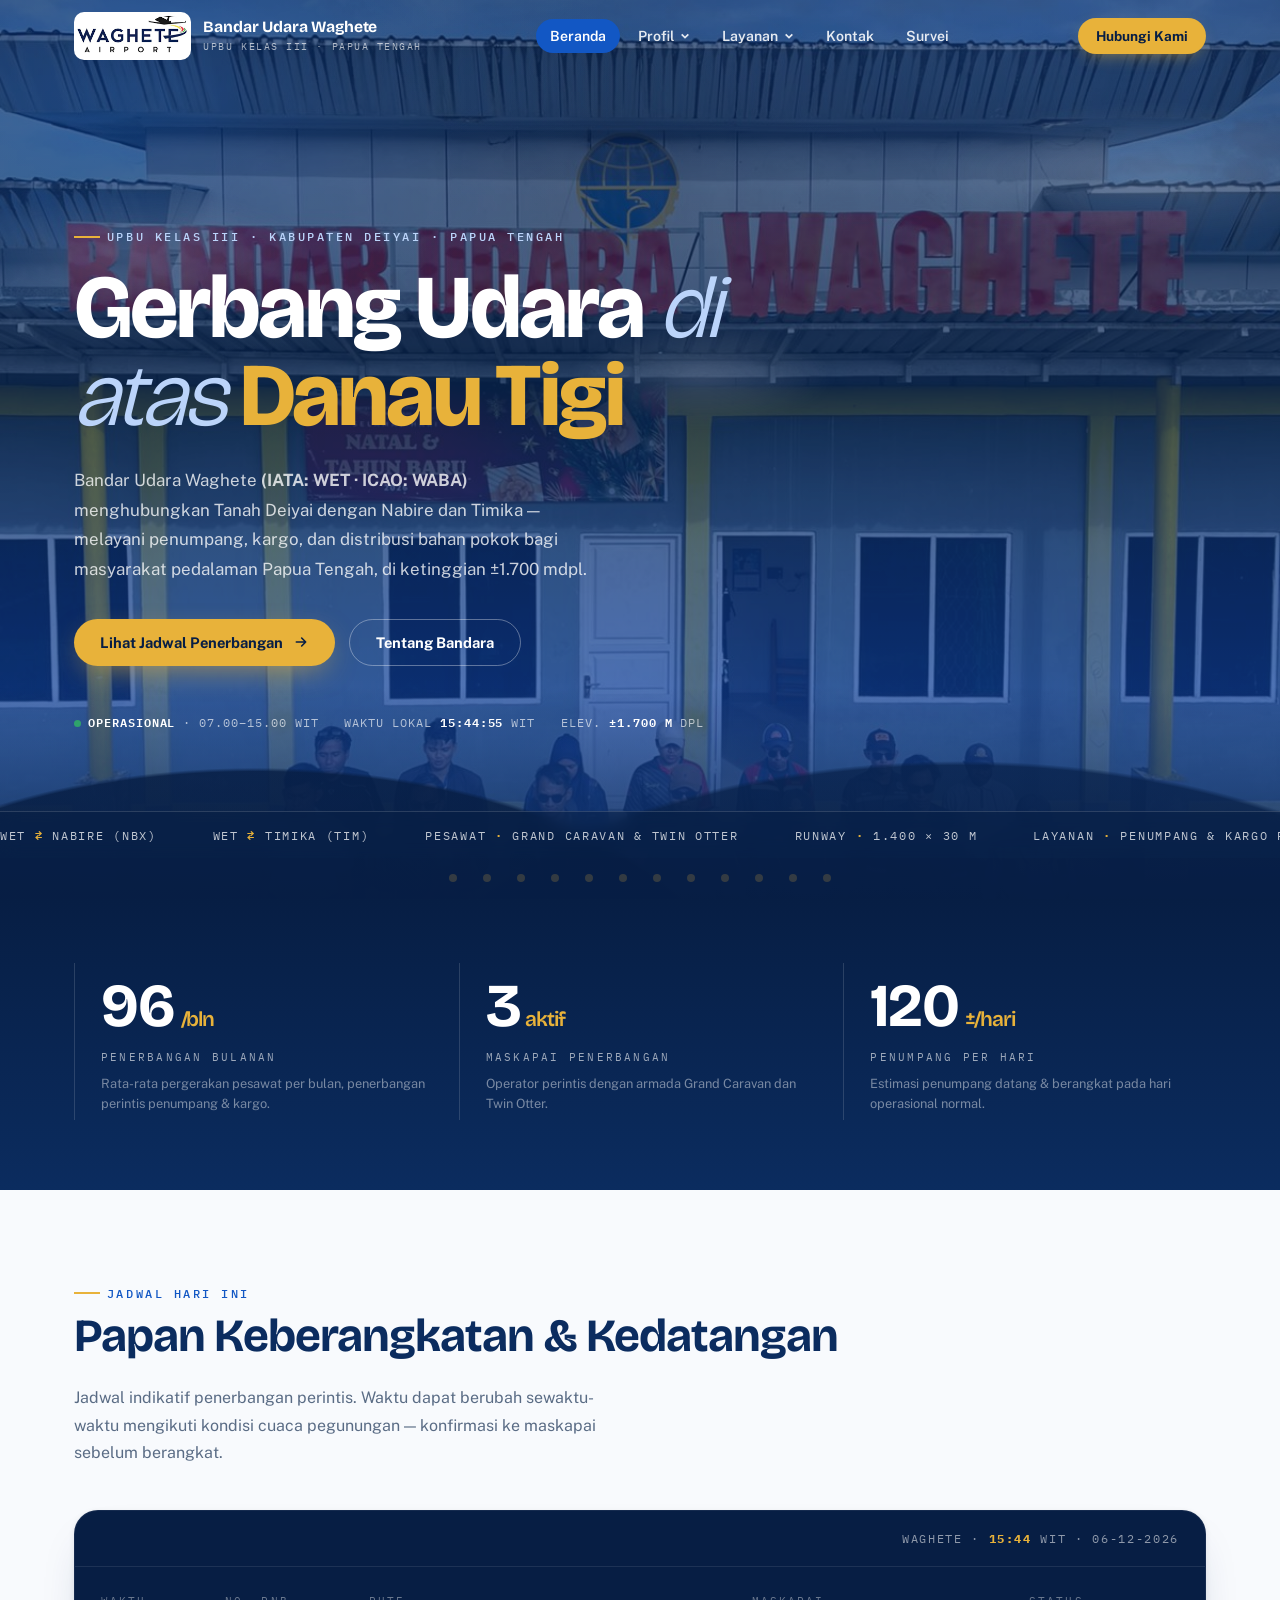
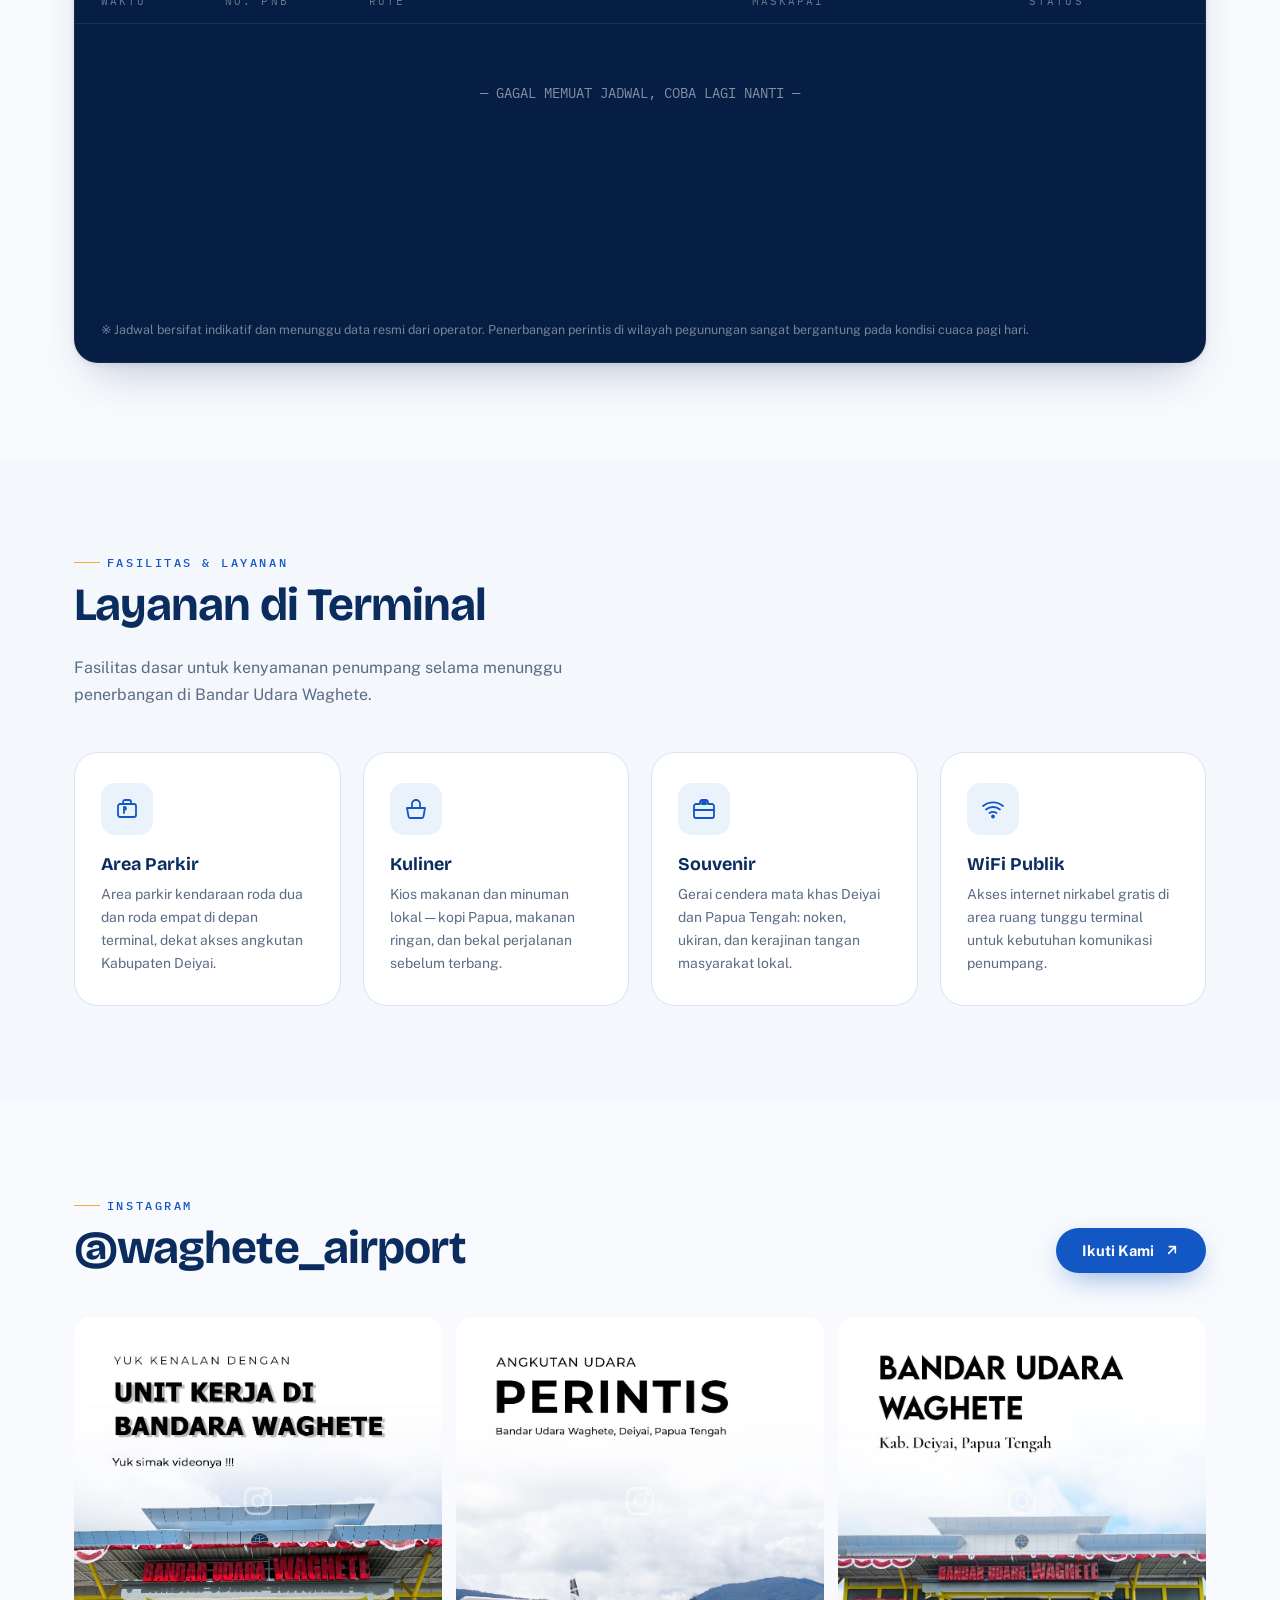
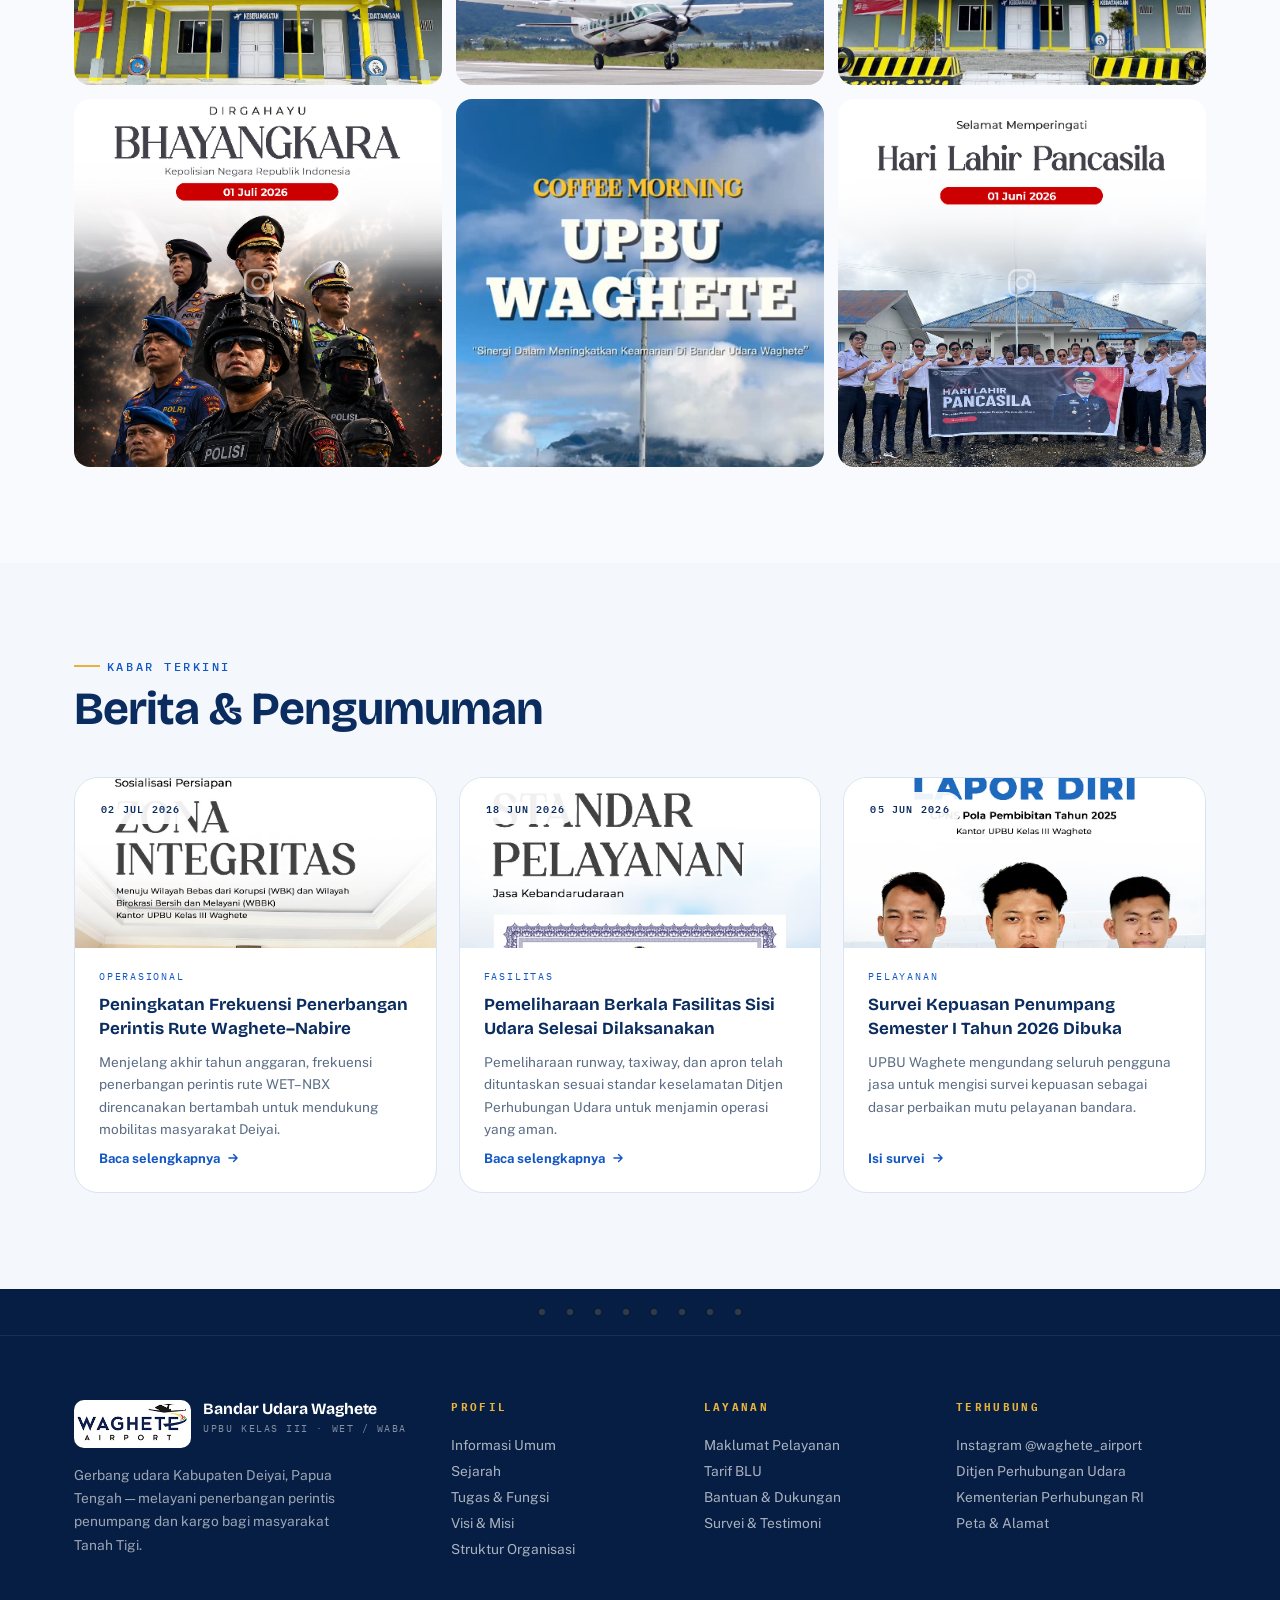
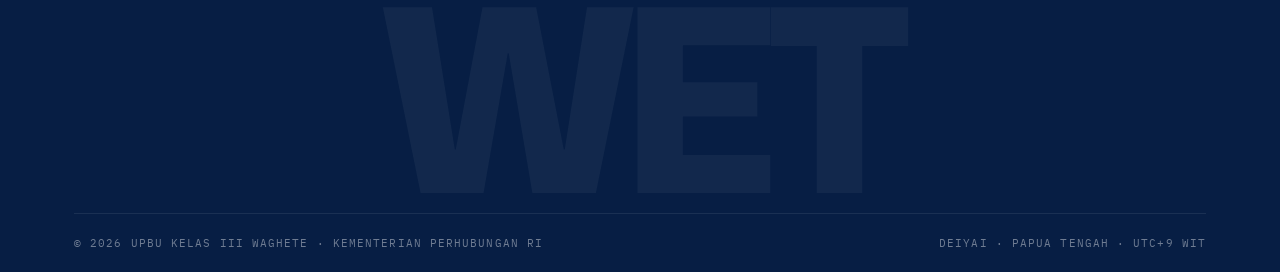
==== commit 5867c346: "update 10" ====
--- a/index.html
+++ b/index.html
@@ -1115,7 +1115,7 @@
       }
       .qr-modal-card {
         width: 100%;
-        max-width: 640px;
+        max-width: 920px;
         max-height: 86vh;
         overflow-y: auto;
         background: var(--navy-900);
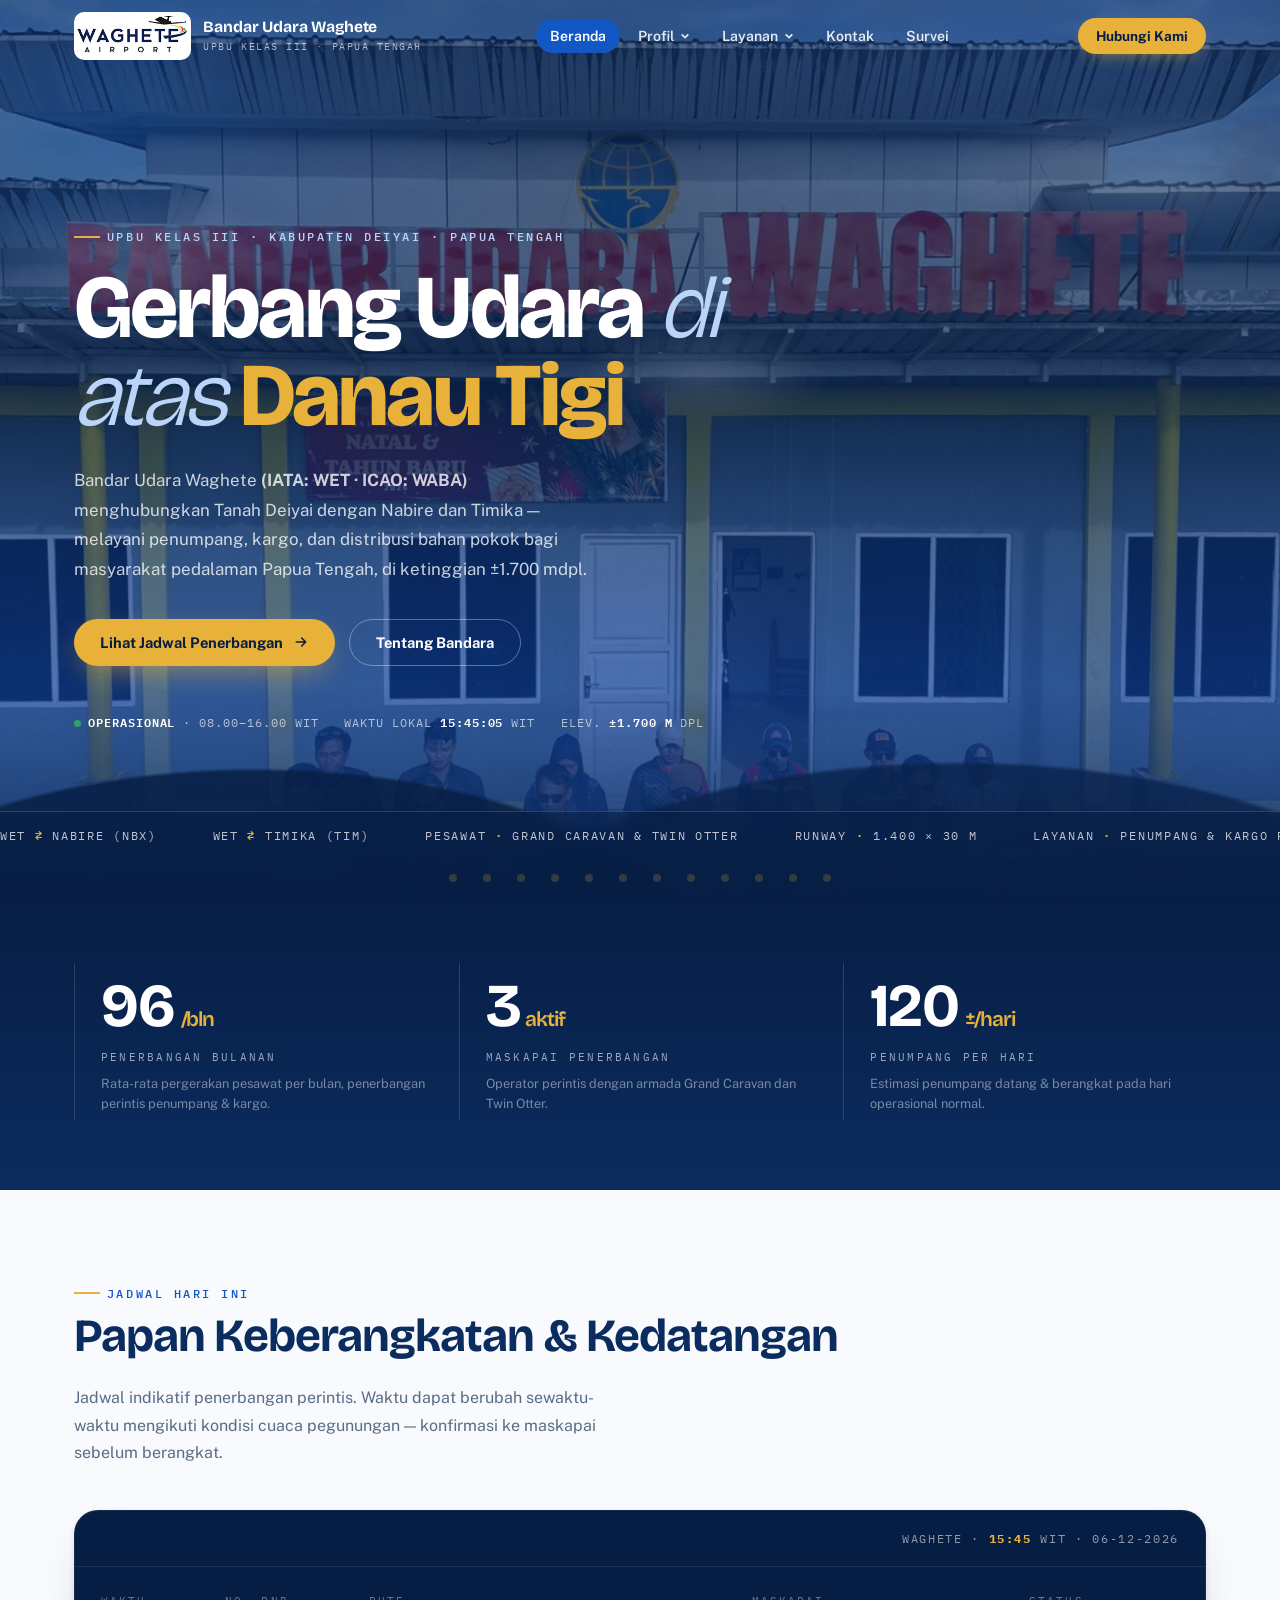
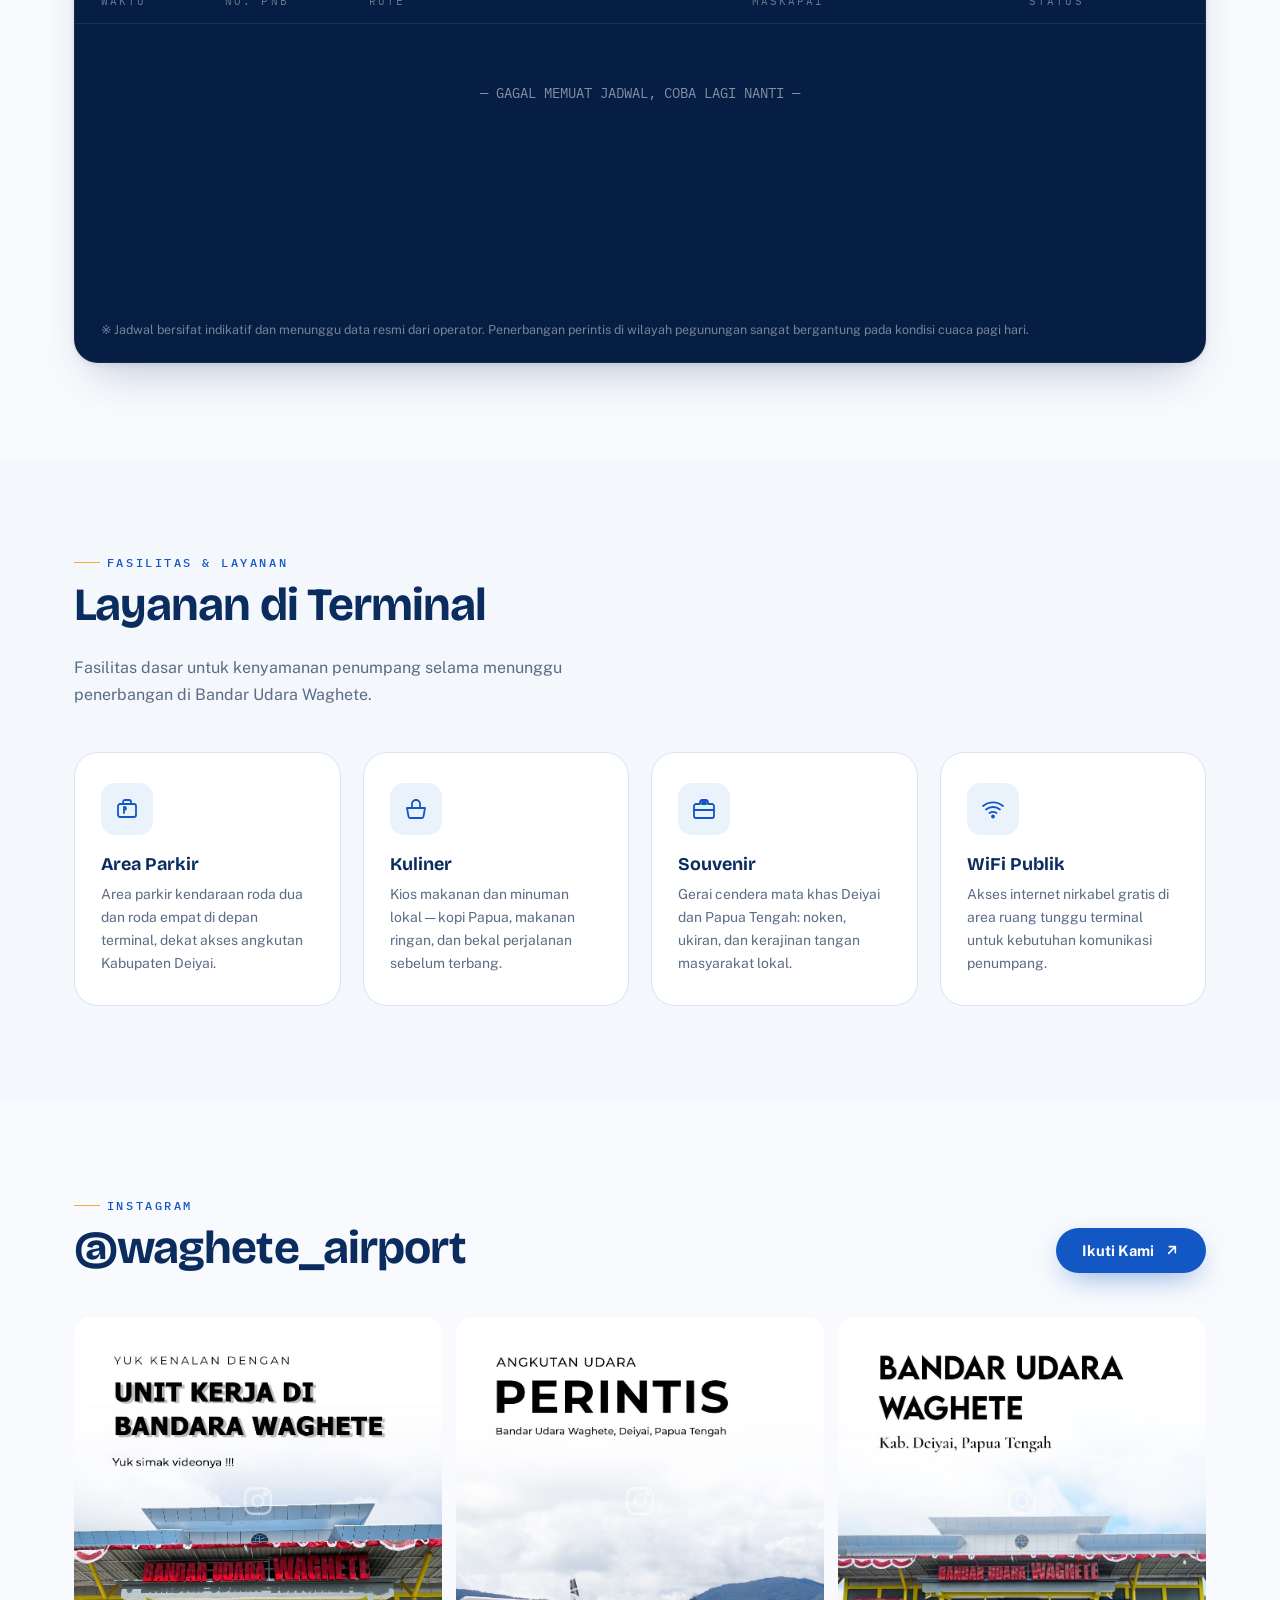
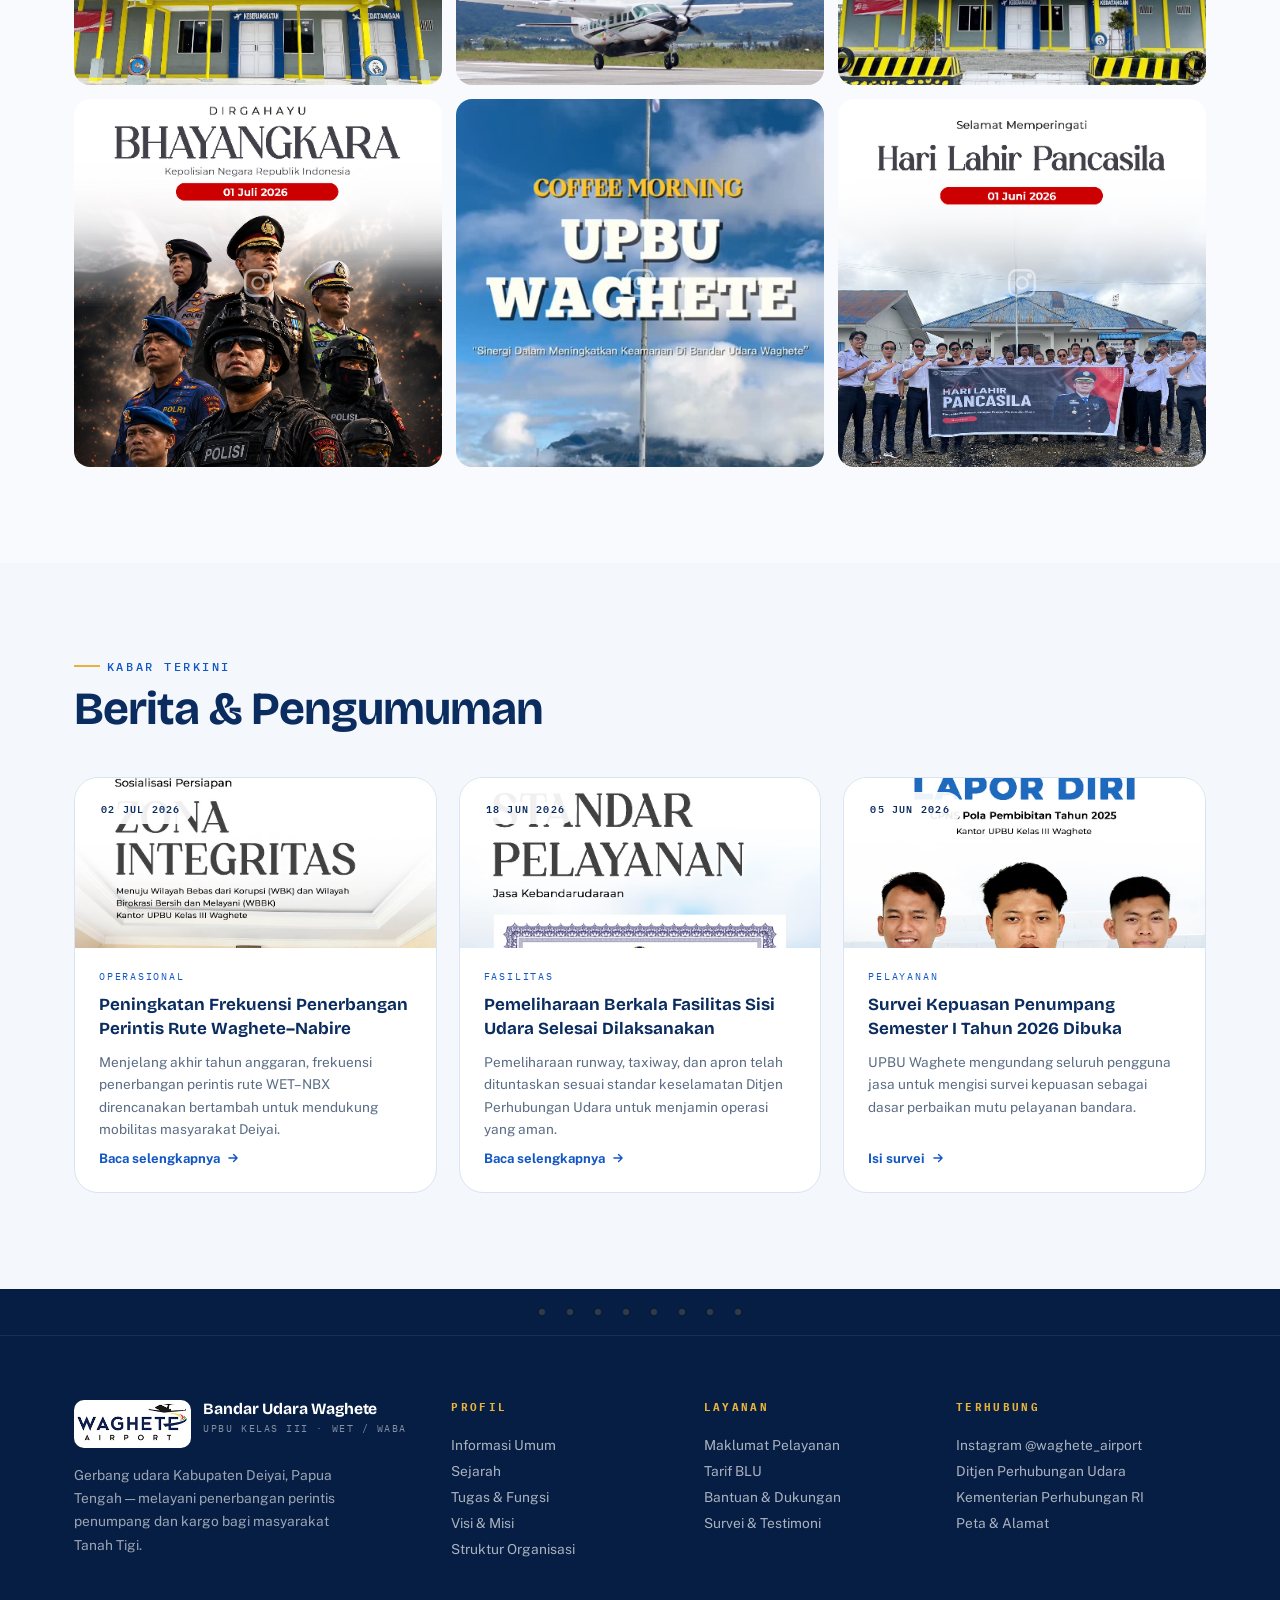
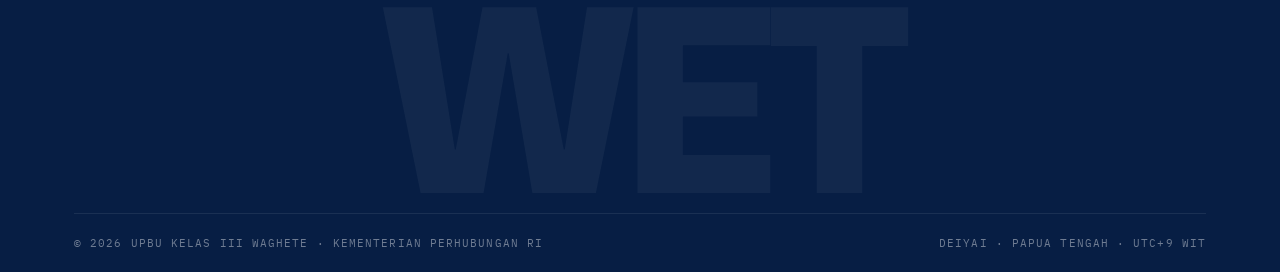
==== commit f2fe1455: "update Jam Operasi test" ====
--- a/index.html
+++ b/index.html
@@ -2538,7 +2538,7 @@
             </div>
             <div class="hero-meta" data-hero="5">
               <span
-                ><i class="live-dot"></i><b>OPERASIONAL</b> · 07.00–15.00
+                ><i class="live-dot"></i><b>OPERASIONAL</b> · 08.00–16.00
                 WIT</span
               >
               <span>WAKTU LOKAL <b id="clock">--:--:--</b> WIT</span>
